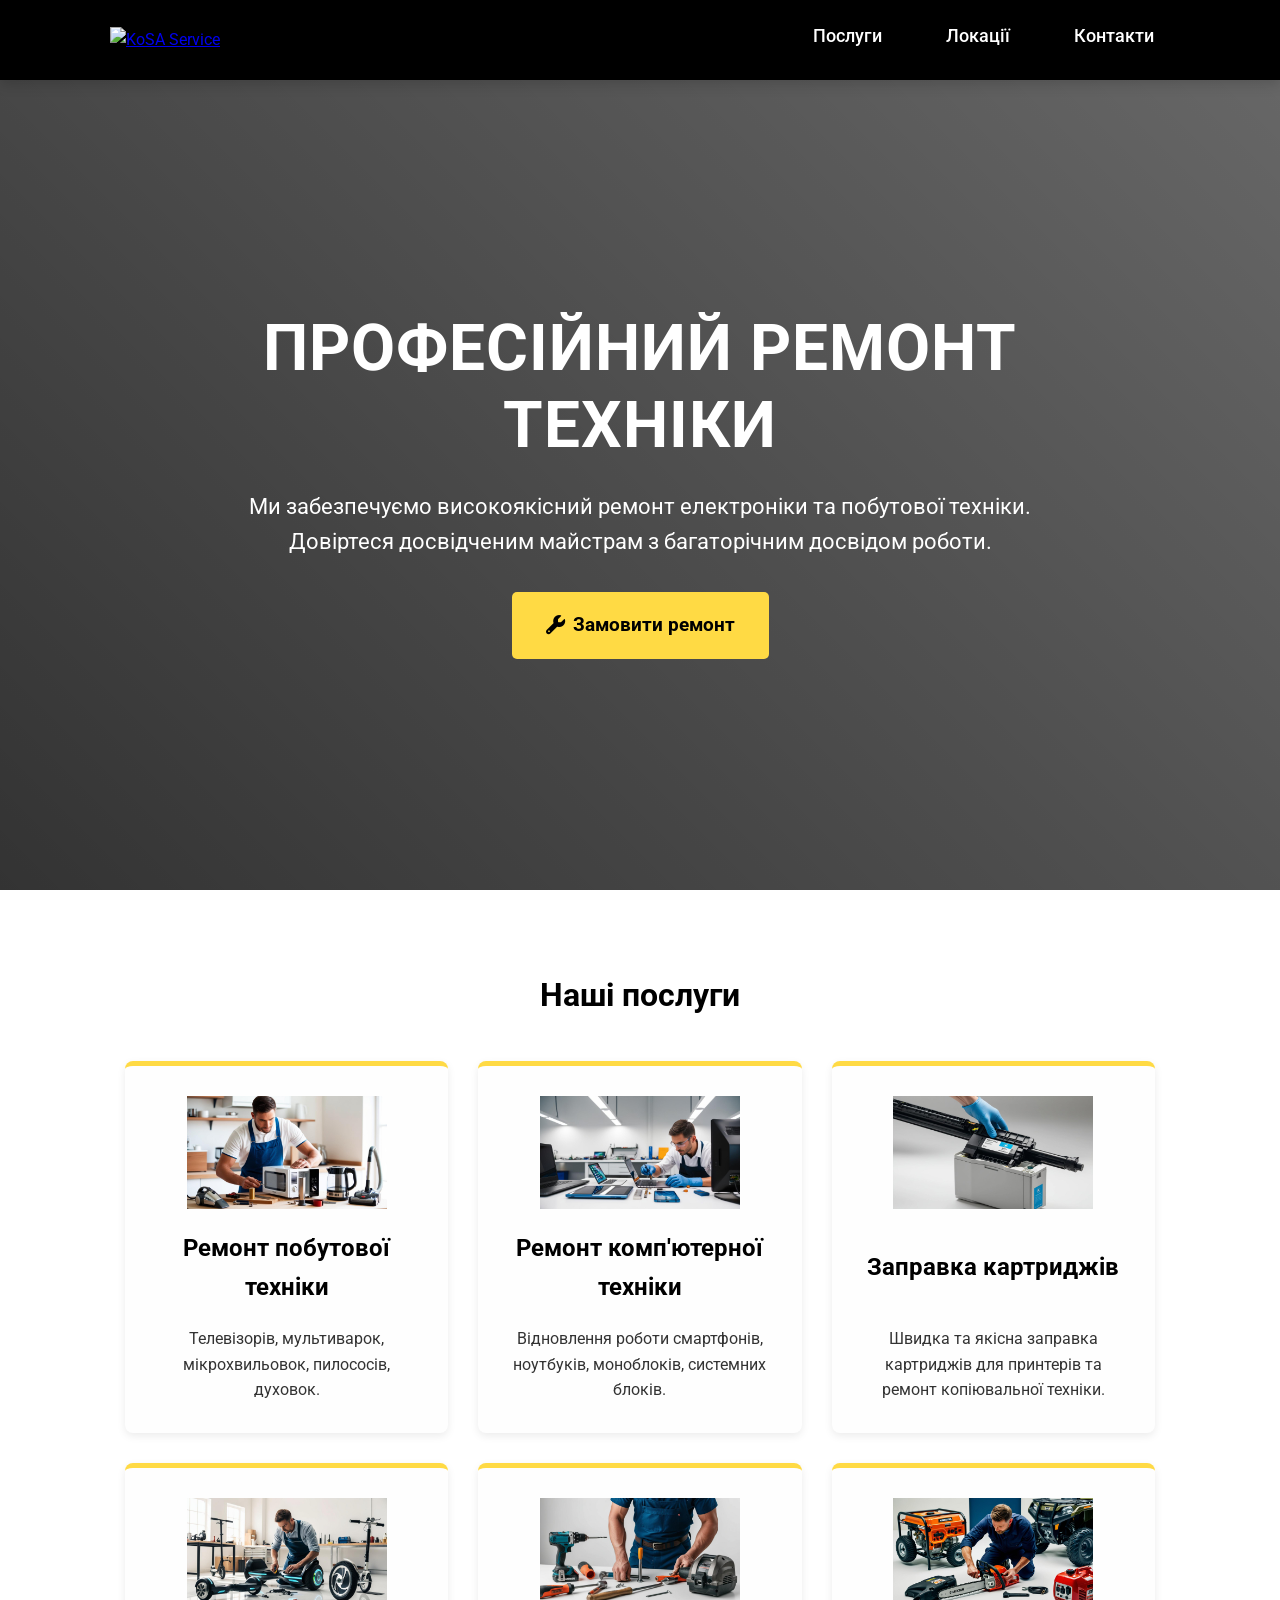
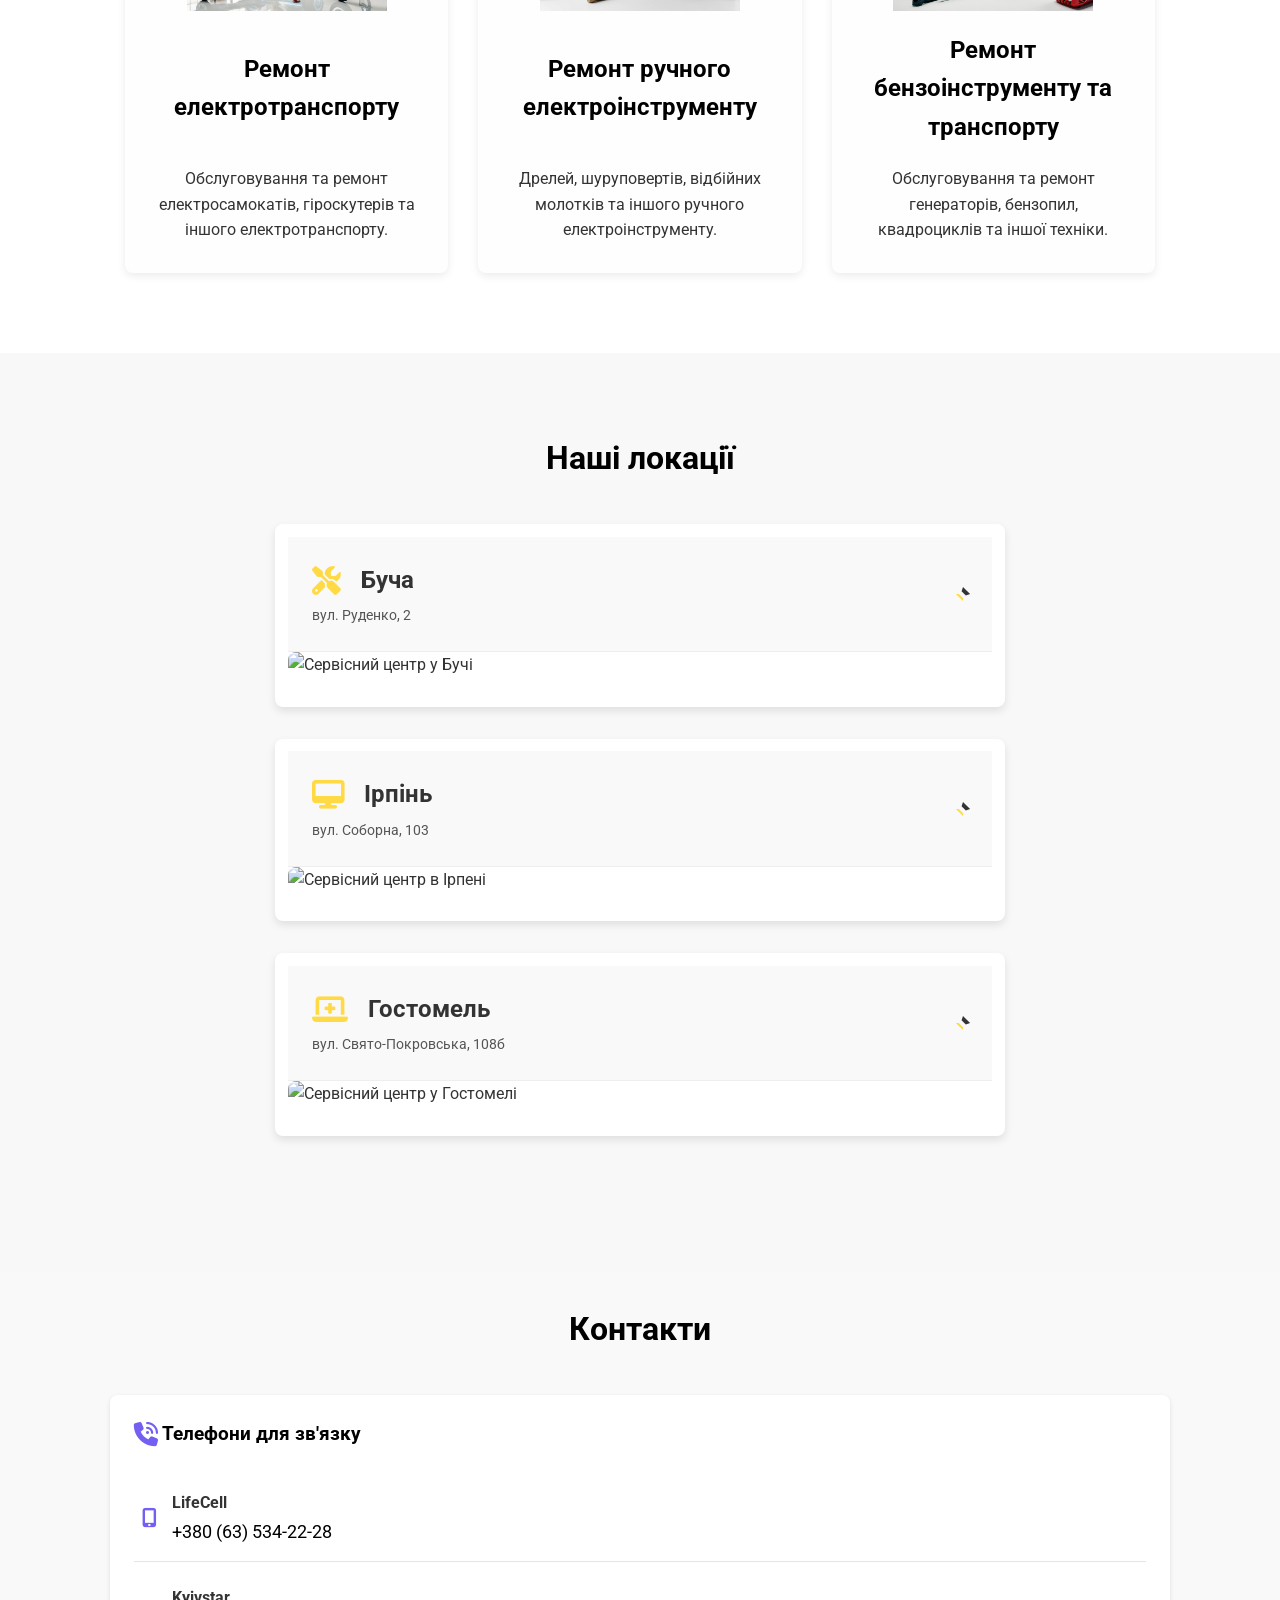
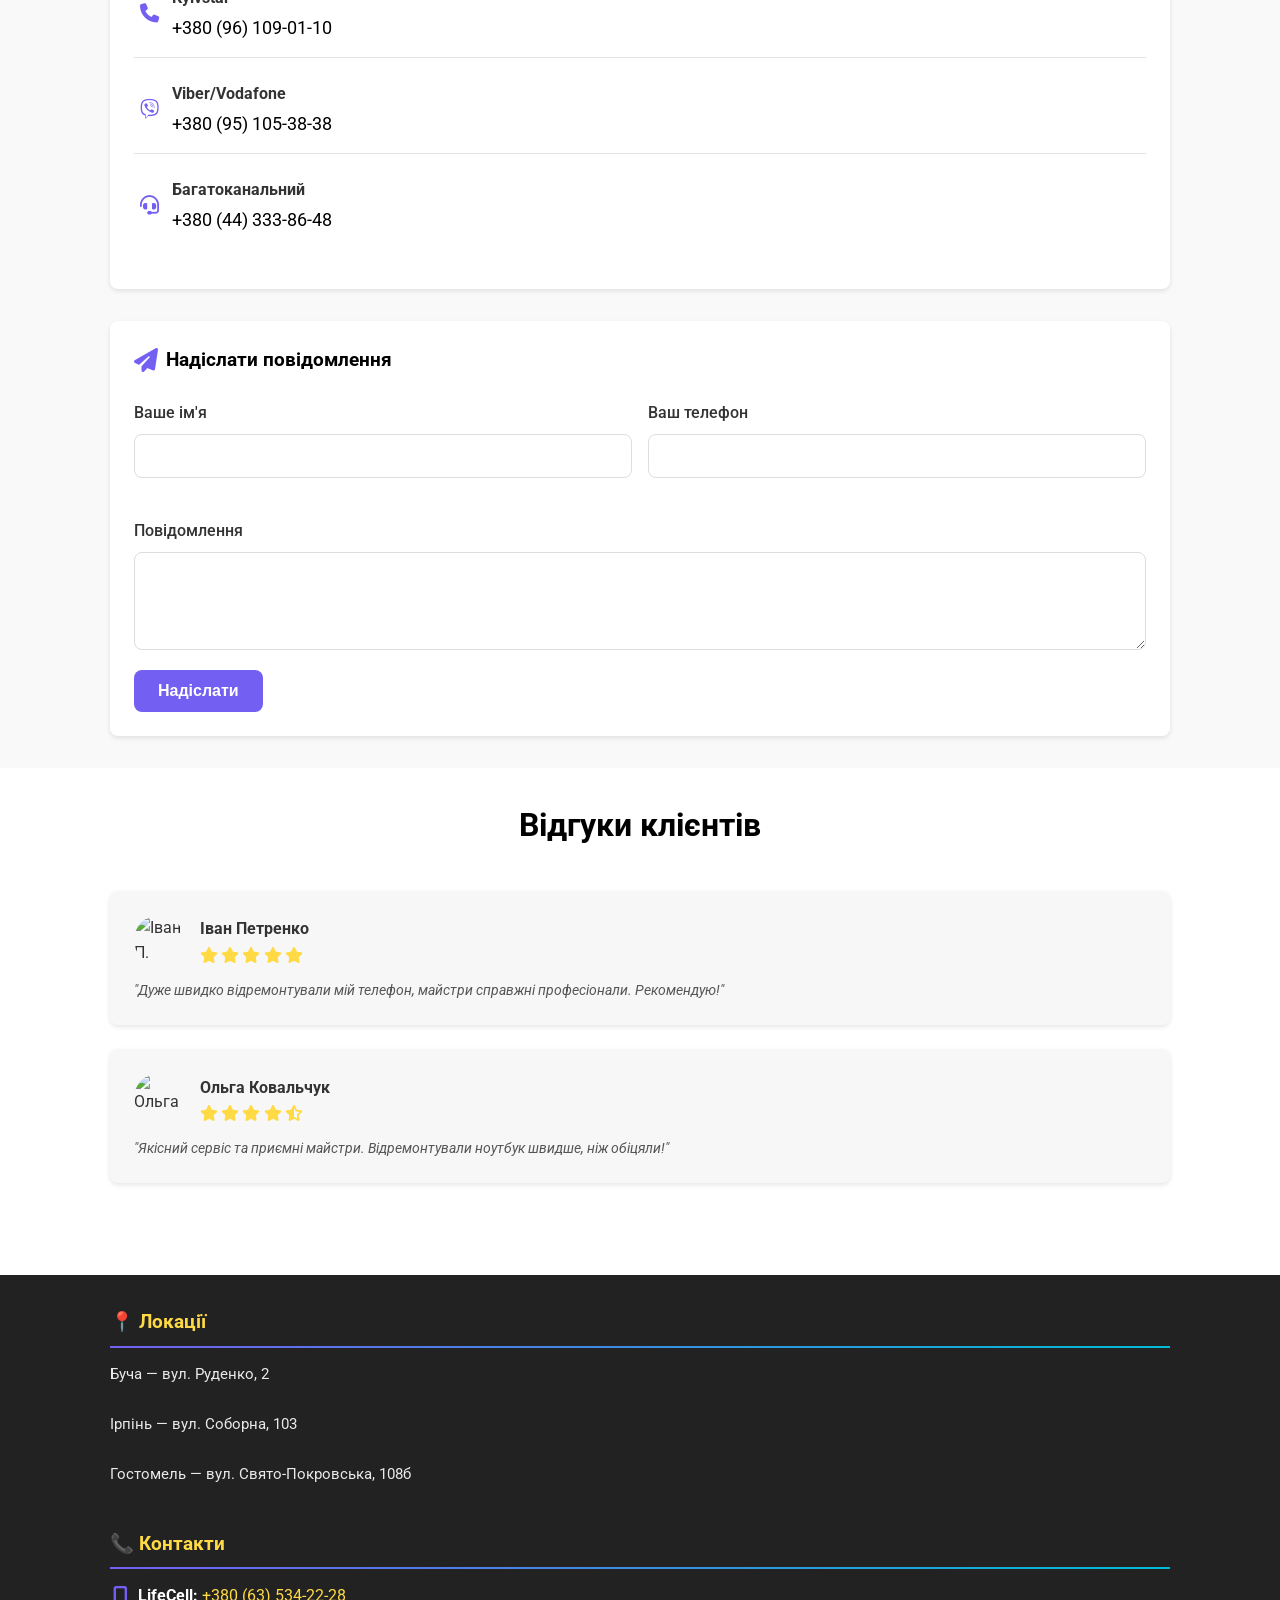
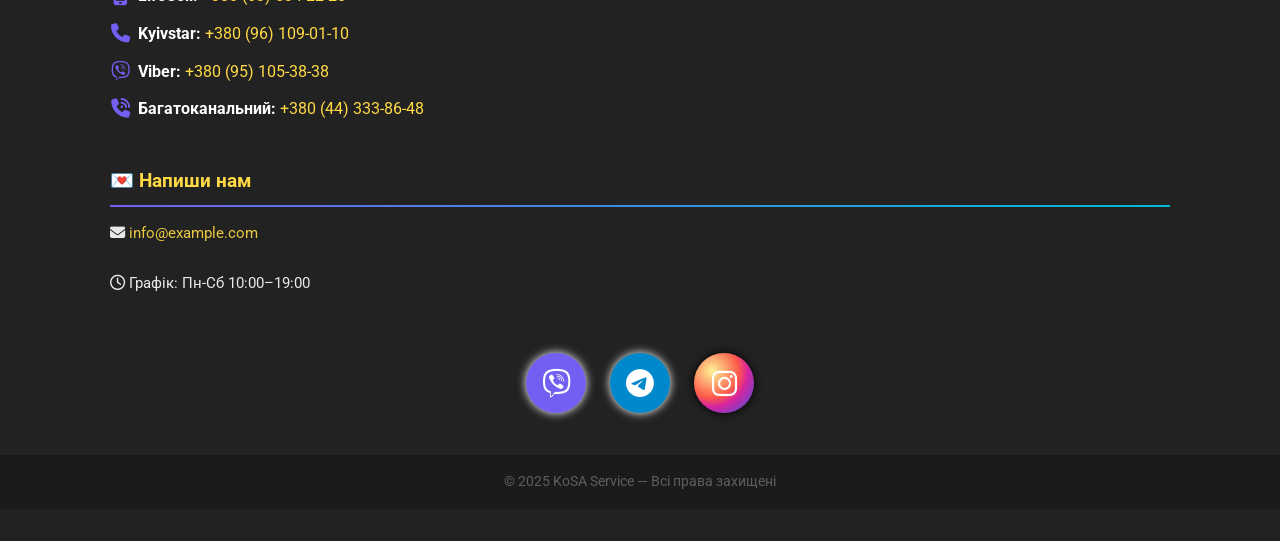
==== index.html @ 01d1f47a "Add files via upload" ====
<!DOCTYPE html>
<html lang="uk">

<head>
  <meta charset="UTF-8">
  <meta name="viewport" content="width=device-width, initial-scale=1.0">
  <title>KoSA Service - Ремонт техніки</title>
  <link rel="stylesheet" href="style.css">
  <link rel="preconnect" href="https://fonts.googleapis.com">
  <link rel="preconnect" href="https://fonts.gstatic.com" crossorigin>
  <link href="https://fonts.googleapis.com/css2?family=Roboto:wght@400;700&display=swap" rel="stylesheet">
  <link rel="stylesheet" href="https://cdnjs.cloudflare.com/ajax/libs/font-awesome/6.5.0/css/all.min.css">
  <style>
    .social-icons {
      display: flex;
      justify-content: center;
      gap: 1.5rem;
      margin-top: 2rem;
      animation: fadeIn 1s ease-in-out;
    }

    .social-icons a {
      width: 60px;
      height: 60px;
      display: inline-flex;
      align-items: center;
      justify-content: center;
      border-radius: 50%;
      font-size: 1.8rem;
      color: white;
      background: #222;
      position: relative;
      z-index: 1;
      overflow: visible;
      transition: 0.3s ease;
      box-shadow: 0 0 10px #000;
    }

    .social-icons a:hover {
      transform: scale(1.1) rotate(5deg);
      box-shadow: 0 0 15px rgba(255, 255, 255, 0.5);
    }

    .social-icons a.viber {
      background: #7360f2;
      animation: pulse-glow 1.8s infinite;
      box-shadow: 0 0 0 0 rgba(115, 96, 242, 0.7), 0 0 10px #fff;
    }

    .social-icons a.telegram {
      background: #0088cc;
      animation: pulse-glow 1.8s infinite;
      box-shadow: 0 0 0 0 rgba(0, 136, 204, 0.7), 0 0 10px #fff;
    }

    .social-icons a.instagram {
      background: radial-gradient(circle at 30% 30%, #fdf497 0%, #fd5949 45%, #d6249f 60%, #285AEB 100%);
      animation: pulse-glow 1.8s infinite;
    }

    /* Tooltip */
    .tooltip {
      position: relative;
      display: inline-block;
    }

    .tooltip .tooltiptext {
      visibility: hidden;
      background-color: #000;
      color: #fff;
      border-radius: 6px;
      padding: 5px 8px;
      position: absolute;
      bottom: -30px;
      opacity: 0;
      transition: opacity 0.3s;
      font-size: 0.8rem;
    }

    .tooltip:hover .tooltiptext {
      visibility: visible;
      opacity: 1;
    }

    /* QR Popup */
    .qr-popup {
      display: none;
      position: fixed;
      z-index: 999;
      top: 0;
      left: 0;
      width: 100vw;
      height: 100vh;
      background: rgba(0, 0, 0, 0.8);
      justify-content: center;
      align-items: center;
    }

    .qr-box {
      background: #fff;
      padding: 2rem;
      border-radius: 1rem;
      text-align: center;
      position: relative;
    }

    .qr-box img {
      width: 200px;
      height: 200px;
    }

    .close-btn {
      position: absolute;
      top: 10px;
      right: 20px;
      font-size: 1.5rem;
      cursor: pointer;
    }

    @keyframes fadeIn {
      from {
        opacity: 0;
        transform: translateY(30px);
      }

      to {
        opacity: 1;
        transform: translateY(0);
      }
    }

    @keyframes pulse-glow {
      0% {
        box-shadow: 0 0 0 0 rgba(253, 89, 73, 0.7), 0 0 10px #fff;
      }

      70% {
        box-shadow: 0 0 0 15px rgba(253, 89, 73, 0), 0 0 20px #fff;
      }

      100% {
        box-shadow: 0 0 0 0 rgba(253, 89, 73, 0.7), 0 0 10px #fff;
      }
    }

    /* Accordion Styles */
    .location-card {
      background: #fff;
      border-radius: 0.5rem;
      margin-bottom: 1rem;
      cursor: pointer;
      overflow: hidden;
      transition: transform 0.3s;
      box-shadow: 0 2px 5px rgba(0, 0, 0, 0.1);
    }

    .location-card.open {
      transform: scale(1.05);
    }

    .card-header {
      background: #f7f7f7;
      padding: 1rem;
      display: flex;
      justify-content: space-between;
      align-items: center;
    }

    .card-header h3 {
      margin: 0;
      font-size: 1.2rem;
    }

    .card-details {
      padding: 1rem;
      display: none;
    }

    .location-card.open .card-details {
      display: block;
    }

    .location-img {
      width: 100%;
      height: auto;
      border-radius: 0.5rem;
      margin-bottom: 1rem;
    }

    h4 {
      margin-top: 0;
      font-size: 1rem;
      color: #333;
    }

    ul {
      padding-left: 1.5rem;
      margin: 0.5rem 0;
    }

    li {
      margin-bottom: 0.5rem;
    }

    /* New styles for locations section */
    .locations-wrapper {
      display: flex;
      flex-direction: column;
      gap: 1rem;
    }

    .location-card {
      display: flex;
      flex-direction: column;
      background: #fff;
      border-radius: 0.5rem;
      overflow: hidden;
      transition: transform 0.3s, box-shadow 0.3s;
      cursor: pointer;
      box-shadow: 0 4px 8px rgba(0, 0, 0, 0.1);
    }

    .location-card:hover {
      transform: translateY(-5px);
      box-shadow: 0 8px 16px rgba(0, 0, 0, 0.2);
    }

    .card-header {
      padding: 1.5rem;
      background: #f9f9f9;
      display: flex;
      justify-content: space-between;
      align-items: center;
      border-bottom: 1px solid #eee;
    }

    .card-header h3 {
      margin: 0;
      font-size: 1.5rem;
      color: #333;
    }

    .arrow {
      width: 10px;
      height: 10px;
      border-left: 2px solid transparent;
      border-right: 2px solid transparent;
      border-top: 4px solid #333;
      transition: transform 0.3s;
    }

    .location-card.open .arrow {
      transform: rotate(180deg);
    }

    .card-details {
      padding: 1.5rem;
      display: none;
    }

    .location-card.open .card-details {
      display: block;
    }

    .staff-list {
      display: flex;
      gap: 1rem;
      margin-bottom: 1rem;
    }

    .staff {
      display: flex;
      flex-direction: column;
      align-items: center;
      text-align: center;
    }

    .staff img {
      width: 60px;
      height: 60px;
      border-radius: 50%;
      margin-bottom: 0.5rem;
      border: 2px solid #ddd;
    }

    .staff p {
      margin: 0;
      font-size: 0.9rem;
      color: #333;
    }

    .staff p small {
      display: block;
      font-size: 0.8rem;
      color: #777;
    }

    /* Contact Section Styles */
    .contact-section {
      background: #f9f9f9;
      padding: 2rem 0;
    }

    .contact-content {
      display: flex;
      flex-direction: column;
      gap: 2rem;
    }

    .contact-card {
      background: #fff;
      padding: 1.5rem;
      border-radius: 0.5rem;
      box-shadow: 0 2px 5px rgba(0, 0, 0, 0.1);
    }

    .contact-card h3 {
      margin-top: 0;
      font-size: 1.2rem;
      display: flex;
      align-items: center;
      gap: 0.5rem;
    }

    .contact-card h3 i {
      font-size: 1.5rem;
      color: #7360f2;
    }

    .phone-list {
      list-style: none;
      padding: 0;
      margin: 1rem 0;
    }

    .phone-list li {
      display: flex;
      align-items: center;
      gap: 0.5rem;
      margin-bottom: 0.5rem;
    }

    .phone-list i {
      color: #7360f2;
      font-size: 1.2rem;
    }

    .phone-info {
      display: flex;
      flex-direction: column;
    }

    .contact-form {
      background: #fff;
      padding: 1.5rem;
      border-radius: 0.5rem;
      box-shadow: 0 2px 5px rgba(0, 0, 0, 0.1);
    }

    .contact-form h3 {
      margin-top: 0;
      font-size: 1.2rem;
      display: flex;
      align-items: center;
      gap: 0.5rem;
    }

    .contact-form h3 i {
      font-size: 1.5rem;
      color: #7360f2;
    }

    .form-grid {
      display: grid;
      grid-template-columns: 1fr 1fr;
      gap: 1rem;
    }

    .form-group {
      display: flex;
      flex-direction: column;
    }

    .form-group label {
      margin-bottom: 0.5rem;
      font-weight: 500;
      color: #333;
    }

    .form-group input,
    .form-group textarea {
      padding: 0.75rem;
      border: 1px solid #ddd;
      border-radius: 0.5rem;
      font-size: 1rem;
      color: #333;
    }

    .form-group textarea {
      resize: vertical;
    }

    button[type="submit"] {
      background: #7360f2;
      color: #fff;
      padding: 0.75rem 1.5rem;
      border: none;
      border-radius: 0.5rem;
      cursor: pointer;
      font-size: 1rem;
      transition: background 0.3s;
    }

    button[type="submit"]:hover {
      background: #5a4db1;
    }

    /* Testimonials Section Styles */
    .testimonials-section {
      background: #fff;
      padding: 2rem 0;
    }

    .testimonials-list {
      display: flex;
      flex-direction: column;
      gap: 1.5rem;
    }

    .testimonial-item {
      background: #f7f7f7;
      padding: 1.5rem;
      border-radius: 0.5rem;
      box-shadow: 0 2px 5px rgba(0, 0, 0, 0.1);
    }

    .testimonial-header {
      display: flex;
      align-items: center;
      gap: 1rem;
      margin-bottom: 1rem;
    }

    .client-avatar {
      width: 50px;
      height: 50px;
      border-radius: 50%;
      object-fit: cover;
    }

    .client-info {
      display: flex;
      flex-direction: column;
    }

    .client-info h4 {
      margin: 0;
      font-size: 1rem;
      color: #333;
    }

    .rating {
      display: flex;
      gap: 0.2rem;
    }

    .testimonial-text {
      margin: 0;
      font-size: 0.9rem;
      color: #555;
      line-height: 1.4;
    }

    /* Footer Styles */
    .main-footer {
      background: #222;
      color: #fff;
      padding: 2rem 0;
    }

    .footer-container {
      display: flex;
      flex-direction: column;
      gap: 2rem;
    }

    .footer-section {
      display: flex;
      flex-direction: column;
      gap: 1rem;
    }

    .footer-section h3 {
      margin: 0;
      font-size: 1.2rem;
      position: relative;
      padding-bottom: 0.5rem;
    }

    .footer-section h3:after {
      content: "";
      position: absolute;
      width: 100%;
      height: 2px;
      bottom: -2px;
      left: 0;
      background: linear-gradient(to right, #7360f2, #00bcd4);
    }

    .footer-contacts {
      list-style: none;
      padding: 0;
      margin: 0;
    }

    .footer-contacts li {
      display: flex;
      align-items: center;
      gap: 0.5rem;
    }

    .footer-contacts i {
      color: #7360f2;
      font-size: 1.2rem;
    }

    .footer-copyright {
      text-align: center;
      padding: 1rem 0;
      background: #191919;
      color: #777;
      font-size: 0.9rem;
    }
  </style>
</head>

<body>
  <header>
    <div class="container">
        <div class="site-logo">
            <a href="/">
                <img src="img/logo.jpg" alt="KoSA Service" width="auto" height="60">
            </a>
        </div>
        <nav class="main-nav">
            <ul>
                <li><a href="#services">Послуги</a></li>
                <li><a href="#locations">Локації</a></li>
                <li><a href="#contact-form">Контакти</a></li>
            </ul>
        </nav>
    </div>
  </header>

  <div class="main-banner">
    <div class="banner-overlay"></div>
    <div class="banner-content">
        <h1>Професійний ремонт техніки</h1>
        <p>Ми забезпечуємо високоякісний ремонт електроніки та побутової техніки. 
           Довіртеся досвідченим майстрам з багаторічним досвідом роботи.</p>
        <a href="#contact-form" class="cta-button">
            <i class="fas fa-wrench"></i>
            Замовити ремонт
        </a>
    </div>
  </div>

  <section class="services-section" id="services">
    <div class="container">
      <h2>Наші послуги</h2>
      <div class="services-grid">
        <div class="service-item">
          <img src="icon-repair-appliances.jpg" alt="Іконка Ремонт побутової техніки">
          <h3>Ремонт побутової техніки</h3>
          <p>Телевізорів, мультиварок, мікрохвильовок, пилососів, духовок.</p>
        </div>
        <div class="service-item">
          <img src="icon-repair-computers.jpg" alt="Іконка Ремонт комп'ютерної техніки">
          <h3>Ремонт комп'ютерної техніки</h3>
          <p>Відновлення роботи смартфонів, ноутбуків, моноблоків, системних блоків.</p>
        </div>
        <div class="service-item">
          <img src="icon-cartridge-refill.jpg" alt="Іконка Заправка картриджів">
          <h3>Заправка картриджів</h3>
          <p>Швидка та якісна заправка картриджів для принтерів та ремонт копіювальної техніки.</p>
        </div>
        <div class="service-item">
          <img src="icon-repair-transport.jpg" alt="Іконка Ремонт електротранспорту">
          <h3>Ремонт електротранспорту</h3>
          <p>Обслуговування та ремонт електросамокатів, гіроскутерів та іншого електротранспорту.</p>
        </div>
        <div class="service-item">
          <img src="icon-repair-tools.jpg" alt="Іконка Ремонт ручного електроінструменту">
          <h3>Ремонт ручного електроінструменту</h3>
          <p>Дрелей, шуруповертів, відбійних молотків та іншого ручного електроінструменту.</p>
        </div>
        <div class="service-item">
          <img src="icon-repair-benzotools.jpg" alt="Іконка Ремонт бензоінструменту">
          <h3>Ремонт бензоінструменту та транспорту</h3>
          <p>Обслуговування та ремонт генераторів, бензопил, квадроциклів та іншої техніки.</p>
        </div>
      </div>
    </div>
  </section>

  <section class="locations" id="locations">
    <div class="container">
      <h2>Наші локації</h2>
      <div class="locations-wrapper">
        <div class="location-card" onclick="toggleDetails(this)">
          <div class="card-header">
            <div>
              <h3><i class="fas fa-tools"></i> Буча</h3>
              <p>вул. Руденко, 2</p>
            </div>
            <div class="arrow"></div>
          </div>
          <div class="location-preview">
            <img src="img/locations/bucha.jpg" alt="Сервісний центр у Бучі" class="location-img">
          </div>
          <div class="card-details">
            <div class="details-section">
              <h4><i class="fas fa-users"></i> Наші працівники</h4>
              <div class="staff-list">
                <div class="staff">
                  <img src="img/staff/ivan.jpg" alt="Іван Петренко">
                  <p>Іван Петренко</p>
                  <small>Старший майстер</small>
                </div>
                <div class="staff">
                  <img src="img/staff/maria.jpg" alt="Марія Ковальчук">
                  <p>Марія Ковальчук <small>Адміністратор</small></p>
                </div>
                <div class="staff">
                  <img src="img/staff/oleg.jpg" alt="Олег Сидоренко">
                  <p>Олег Сидоренко<br><small>Майстер з ремонту</small></p>
                </div>
              </div>
            </div>

            <div class="details-section">
              <h4><i class="far fa-clock"></i> Графік роботи</h4>
              <div class="schedule-info">
                <p>Пн–Пт: 10:00–19:00</p>
                <p>Сб: 10:00–17:00</p>
                <p>Нд: вихідний</p>
              </div>
            </div>

            <div class="details-section">
              <h4><i class="fas fa-phone-alt"></i> Контакти</h4>
              <div class="contact-info">
                <p>
                  <i class="fas fa-mobile-alt"></i>
                  <a href="tel:+380970000001">+38 (097) 000-00-01</a>
                </p>
              </div>
            </div>
          </div>
        </div>

        <div class="location-card" onclick="toggleDetails(this)">
          <div class="card-header">
            <div>
              <h3><i class="fas fa-desktop"></i> Ірпінь</h3>
              <p>вул. Соборна, 103</p>
            </div>
            <div class="arrow"></div>
          </div>
          <div class="location-preview">
            <img src="img/locations/irpin.jpg" alt="Сервісний центр в Ірпені" class="location-img">
          </div>
          <div class="card-details">
            <div class="details-section">
              <h4><i class="fas fa-users"></i> Наші працівники</h4>
              <div class="staff-list">
                <div class="staff">
                  <img src="img/staff/anna.jpg" alt="Анна Мельник">
                  <p>Анна Мельник<br><small>Керівник відділення</small></p>
                </div>
                <div class="staff">
                  <img src="img/staff/vasyl.jpg" alt="Василь Коваль">
                  <p>Василь Коваль<br><small>Майстер з ремонту</small></p>
                </div>
                <div class="staff">
                  <img src="img/staff/tetyana.jpg" alt="Тетяна Шевченко">
                  <p>Тетяна Шевченко<br><small>Приймальниця</small></p>
                </div>
              </div>
            </div>

            <div class="details-section">
              <h4><i class="far fa-clock"></i> Графік роботи</h4>
              <div class="schedule-info">
                <p>Пн–Пт: 10:00–19:00</p>
                <p>Сб: 10:00–17:00</p>
                <p>Нд: вихідний</p>
              </div>
            </div>

            <div class="details-section">
              <h4><i class="fas fa-phone-alt"></i> Контакти</h4>
              <div class="contact-info">
                <p>
                  <i class="fas fa-mobile-alt"></i>
                  <a href="tel:+380970000002">+38 (097) 000-00-02</a>
                </p>
              </div>
            </div>
          </div>
        </div>

        <div class="location-card" onclick="toggleDetails(this)">
          <div class="card-header">
            <div>
              <h3><i class="fas fa-laptop-medical"></i> Гостомель</h3>
              <p>вул. Свято-Покровська, 108б</p>
            </div>
            <div class="arrow"></div>
          </div>
          <div class="location-preview">
            <img src="img/locations/hostomel.jpg" alt="Сервісний центр у Гостомелі" class="location-img">
          </div>
          <div class="card-details">
            <div class="details-section">
              <h4><i class="fas fa-users"></i> Наші працівники</h4>
              <div class="staff-list">
                <div class="staff">
                  <img src="img/staff/luna.jpg" alt="Luna ШІ">
                  <p>Luna ШІ<br><small>Технічний директор</small></p>
                </div>
                <div class="staff">
                  <img src="img/staff/bohdan.jpg" alt="Остапчук Богдан">
                  <p>Остапчук Богдан<br><small>Адміністратор</small></p>
                </div>
                <div class="staff">
                  <img src="img/staff/anislav.jpg" alt="Аніслав Грабовський">
                  <p>Аніслав Грабовський<br><small>Майстер з ремонту</small></p>
                </div>
              </div>
            </div>

            <div class="details-section">
              <h4><i class="far fa-clock"></i> Графік роботи</h4>
              <div class="schedule-info">
                <p>Вт–Пт: 9:00–18:00</p>
                <p>Субота: 10:00–16:00</p>
                <p>Неділя-Понеділок: вихідний</p>
              </div>
            </div>

            <div class="details-section">
              <h4><i class="fas fa-phone-alt"></i> Контакти</h4>
              <div class="contact-info">
                <p>
                  <i class="fas fa-mobile-alt"></i>
                  <a href="tel:+38(073)414-24-91">+38 (073) 414-24-91</a>
                </p>
              </div>
            </div>
          </div>
        </div>

      </div>
    </div>
  </section>

  <section class="contact-section" id="contact-form">
    <div class="container">
      <h2>Контакти</h2>
      <div class="contact-content">
        <div class="contact-info">
          <div class="contact-card">
            <h3><i class="fas fa-phone-volume"></i> Телефони для зв'язку</h3>
            <ul class="phone-list">
              <li>
                <i class="fas fa-mobile-alt"></i>
                <div class="phone-info">
                  <strong>LifeCell</strong>
                  <a href="tel:+380635342228">+380 (63) 534-22-28</a>
                </div>
              </li>
              <li>
                <i class="fas fa-phone"></i>
                <div class="phone-info">
                  <strong>Kyivstar</strong>
                  <a href="tel:+380961090110">+380 (96) 109-01-10</a>
                </div>
              </li>
              <li>
                <i class="fab fa-viber"></i>
                <div class="phone-info">
                  <strong>Viber/Vodafone</strong>
                  <a href="tel:+380951053838">+380 (95) 105-38-38</a>
                </div>
              </li>
              <li>
                <i class="fas fa-headset"></i>
                <div class="phone-info">
                  <strong>Багатоканальний</strong>
                  <a href="tel:+380443338648">+380 (44) 333-86-48</a>
                </div>
              </li>
            </ul>
          </div>
        </div>

        <form class="contact-form" action="#" method="post">
          <h3><i class="fas fa-paper-plane"></i> Надіслати повідомлення</h3>
          <div class="form-grid">
            <div class="form-group">
              <label for="name">Ваше ім'я</label>
              <input type="text" id="name" name="name" required>
            </div>
            <div class="form-group">
              <label for="phone">Ваш телефон</label>
              <input type="tel" id="phone" name="phone" required>
            </div>
          </div>
          <div class="form-group">
            <label for="message">Повідомлення</label>
            <textarea id="message" name="message" rows="4" required></textarea>
          </div>
          <button type="submit">Надіслати</button>
        </form>
      </div>
    </div>
  </section>

  <section class="testimonials-section">
    <div class="container">
      <h2>Відгуки клієнтів</h2>
      <div class="testimonials-list">
        <div class="testimonial-item">
          <div class="testimonial-header">
            <img src="img/rev/vens.jpg" alt="Іван П." class="client-avatar">
            <div class="client-info">
              <h4>Іван Петренко</h4>
              <div class="rating">
                <i class="fas fa-star"></i>
                <i class="fas fa-star"></i>
                <i class="fas fa-star"></i>
                <i class="fas fa-star"></i>
                <i class="fas fa-star"></i>
              </div>
            </div>
          </div>
          <p class="testimonial-text">"Дуже швидко відремонтували мій телефон, майстри справжні професіонали. Рекомендую!"</p>
        </div>

        <div class="testimonial-item">
          <div class="testimonial-header">
            <img src="img/rev/stickman.jpg" alt="Ольга К." class="client-avatar">
            <div class="client-info">
              <h4>Ольга Ковальчук</h4>
              <div class="rating">
                <i class="fas fa-star"></i>
                <i class="fas fa-star"></i>
                <i class="fas fa-star"></i>
                <i class="fas fa-star"></i>
                <i class="fas fa-star-half-alt"></i>
              </div>
            </div>
          </div>
          <p class="testimonial-text">"Якісний сервіс та приємні майстри. Відремонтували ноутбук швидше, ніж обіцяли!"</p>
        </div>
      </div>
    </div>
  </section>

  <footer class="main-footer">
    <div class="footer-container">
      <div class="footer-section">
        <h3>📍 Локації</h3>
        <p>Буча — вул. Руденко, 2</p>
        <p>Ірпінь — вул. Соборна, 103</p>
        <p>Гостомель — вул. Свято-Покровська, 108б</p>
      </div>

      <div class="footer-section">
        <h3>📞 Контакти</h3>
        <ul class="footer-contacts">
          <li>
            <i class="fas fa-mobile-alt"></i>
            <span><strong>LifeCell:</strong> <a href="tel:+380635342228">+380 (63) 534-22-28</a></span>
          </li>
          <li>
            <i class="fas fa-phone"></i>
            <span><strong>Kyivstar:</strong> <a href="tel:+380961090110">+380 (96) 109-01-10</a></span>
          </li>
          <li>
            <i class="fab fa-viber"></i>
            <span><strong>Viber:</strong> <a href="tel:+380951053838">+380 (95) 105-38-38</a></span>
          </li>
          <li>
            <i class="fas fa-phone-volume"></i>
            <span><strong>Багатоканальний:</strong> <a href="tel:+380443338648">+380 (44) 333-86-48</a></span>
          </li>
        </ul>
      </div>

      <div class="footer-section">
        <h3>💌 Напиши нам</h3>
        <p><i class="fas fa-envelope"></i> <a href="mailto:info@example.com">info@example.com</a></p>
        <p><i class="far fa-clock"></i> Графік: Пн-Сб 10:00–19:00</p>
        <div class="social-icons">
          <a href="#" class="viber tooltip" onclick="showQR('viber')">
            <i class="fab fa-viber"></i>
          </a>
          <a href="#" class="telegram tooltip" onclick="showQR('telegram')">
            <i class="fab fa-telegram"></i>
          </a>
          <a href="#" class="instagram tooltip" onclick="showQR('instagram')">
            <i class="fab fa-instagram"></i>
          </a>
        </div>
      </div>
    </div>

    <div class="footer-copyright">
      <p>&copy; 2025 KoSA Service — Всі права захищені</p>
    </div>
  </footer>

  <!-- QR POPUP -->
  <div id="qrPopup" class="qr-popup">
    <div class="qr-box">
      <span class="close-btn" onclick="hideQR()">×</span>
      <img id="qrImage" src="" alt="QR Code">
    </div>
  </div>

  <script>
    function showQR(platform) {
      const urls = {
        viber: 'viber://chat?number=%2B380951053838',
        telegram: 'https://t.me/YourTelegramHandle',
        instagram: 'https://www.instagram.com/YourInstaHandle'
      };
      const qrUrl = `https://api.qrserver.com/v1/create-qr-code/?size=200x200&data=${encodeURIComponent(urls[platform])}`;
      document.getElementById('qrImage').src = qrUrl;
      document.getElementById('qrPopup').style.display = 'flex';
    }

    function hideQR() {
      document.getElementById('qrPopup').style.display = 'none';
    }

    function toggleDetails(card) {
      // Закриваємо всі інші картки
      document.querySelectorAll('.location-card.open').forEach(openCard => {
        if (openCard !== card) {
          openCard.classList.remove('open');
        }
      });
      // Перемикаємо поточну картку
      card.classList.toggle('open');
    }
  </script>
</body>

</html>
---- style.css ----
/* Base styles and reset */
:root {
    --primary-color: #000; /* Чорний за замовчуванням */
    --secondary-color: #fff; /* Білий за замовчуванням */
    --accent-color: #FFDA44; /* Жовтий за замовчуванням */
    --text-color-dark: #333;
    --text-color-light: #555;
    --background-light-gray: #f8f8f8;
    --background-almost-white: #fefefe;
    --font-main: 'Roboto', sans-serif;
    --container-max-width: 1100px;
    --border-radius-main: 5px;
    --border-radius-large: 8px;
    --shadow-light: 0 3px 8px rgba(0, 0, 0, 0.08);
    --shadow-medium: 0 5px 12px rgba(0, 0, 0, 0.15);
    --header-height: 80px;
    --transition-speed: 0.3s;
}

* {
    margin: 0;
    padding: 0;
    box-sizing: border-box;
}

html {
    scroll-behavior: smooth; /* Плавний скрол */
}

body {
    font-family: var(--font-main);
    line-height: 1.6;
    color: var(--text-color-dark);
    background-color: var(--secondary-color);
    padding-top: var(--header-height);
}

.container {
    max-width: var(--container-max-width);
    margin: 0 auto;
    padding: 0 20px;
}

section {
    padding: 80px 0;
    scroll-margin-top: var(--header-height);
}

h1, h2, h3 {
    color: var(--primary-color);
    margin-bottom: 20px;
    font-weight: 700;
    text-align: center;
}

h1 { /* Загальний стиль для h1, якщо не перевизначено */
    font-size: 2.5em; /* Збільшено для головного заголовку */
}

h2 {
    font-size: 2em;
}

h3 {
    font-size: 1.5em;
}

/* Візуально прихований клас для доступності */
.visually-hidden {
    position: absolute;
    width: 1px;
    height: 1px;
    margin: -1px;
    padding: 0;
    overflow: hidden;
    clip: rect(0, 0, 0, 0);
    border: 0;
}


/* Styles for the site header */
header {
    height: var(--header-height);
    background-color: var(--primary-color);
    position: fixed;
    width: 100%;
    top: 0;
    left: 0;
    z-index: 1000;
    box-shadow: var(--shadow-medium);
}

header .container {
    display: flex;
    justify-content: space-between;
    align-items: center;
    height: 100%;
}

.site-logo {
    padding: 10px 0;
}

.site-logo img {
    height: 60px;
    width: auto;
    object-fit: contain;
}

.main-nav {
    display: flex;
    align-items: center;
}

.main-nav ul {
    display: flex;
    gap: 2rem;
    list-style: none;
}

.main-nav a {
    color: var(--secondary-color);
    text-decoration: none;
    font-weight: 500;
    font-size: 1.1em;
    padding: 0.5rem 1rem;
    border-radius: var(--border-radius-main);
    transition: all var(--transition-speed) ease;
}

.main-nav a:hover {
    color: var(--accent-color);
    background-color: rgba(255, 255, 255, 0.1);
}

/* Фіксований відступ для контенту під фіксованою шапкою */
body {
    padding-top: var(--header-height);
}

/* Styles for Main Banner */
.main-banner {
    position: relative;
    width: 100%;
    min-height: 90vh;
    background: url('img/baner.jpg') center/cover no-repeat;
    display: flex;
    align-items: center;
    justify-content: center;
}

.banner-overlay {
    position: absolute;
    inset: 0;
    background: linear-gradient(
        45deg,
        rgba(0, 0, 0, 0.8) 0%,
        rgba(0, 0, 0, 0.6) 100%
    );
}

.banner-content {
    position: relative;
    z-index: 2;
    max-width: 900px;
    padding: 3rem;
    text-align: center;
    animation: fadeInUp 1s ease;
}

.banner-content h1 {
    color: var(--secondary-color);
    font-size: clamp(2.5rem, 5vw, 4rem);
    line-height: 1.2;
    margin-bottom: 1.5rem;
    text-transform: uppercase;
    letter-spacing: 1px;
}

.banner-content p {
    color: var(--secondary-color);
    font-size: clamp(1.1rem, 2vw, 1.4rem);
    line-height: 1.6;
    margin-bottom: 2rem;
    max-width: 800px;
    margin-left: auto;
    margin-right: auto;
}

.cta-button {
    display: inline-flex;
    align-items: center;
    gap: 0.5rem;
    background-color: var(--accent-color);
    color: var(--primary-color);
    padding: 1rem 2rem;
    border-radius: var(--border-radius-main);
    font-size: 1.2rem;
    font-weight: bold;
    text-decoration: none;
    transition: all 0.3s ease;
    border: 2px solid transparent;
}

.cta-button:hover {
    background-color: transparent;
    border-color: var(--accent-color);
    color: var(--accent-color);
    transform: translateY(-3px);
}

@keyframes fadeInUp {
    from {
        opacity: 0;
        transform: translateY(20px);
    }
    to {
        opacity: 1;
        transform: translateY(0);
    }
}

/* Медіа-запити для адаптивності банера */
@media (max-width: 768px) {
    .main-banner {
        min-height: 70vh;
    }

    .banner-content {
        padding: 2rem 1rem;
    }

    .cta-button {
        padding: 0.8rem 1.5rem;
        font-size: 1rem;
    }
}

/* Styles for Services Section */
.services-section {
    background-color: var(--secondary-color);
}

.services-grid {
    display: grid;
    grid-template-columns: repeat(auto-fit, minmax(300px, 1fr));
    gap: 30px;
    margin-top: 40px;
    padding: 0 15px;
}

.service-item {
    background-color: var(--background-almost-white);
    padding: 30px 25px;
    border-radius: var(--border-radius-large);
    text-align: center;
    position: relative;
    overflow: hidden;
    transition: transform 0.3s ease, box-shadow 0.3s ease;
    border-top: 5px solid var(--accent-color);
    box-shadow: var(--shadow-light);
    height: 100%;
    display: flex;
    flex-direction: column;
    justify-content: space-between;
}

.service-item img {
    width: 100%;
    max-width: 200px;
    height: auto;
    margin: 0 auto 20px;
    object-fit: contain;
}

/* Styles for Locations Section */
.locations { /* Перейменовано з .locations-section для узгодження з ID */
    background-color: var(--background-light-gray);
}

/* Оновлені стилі для локацій */
.locations-wrapper {
    display: flex;
    justify-content: space-between;
    gap: 15px;
    margin: 40px auto;
    padding: 0 20px;
    max-width: calc(var(--container-max-width) * 0.7);
}

.location-card {
    flex: 0 1 calc(33.333% - 10px);
    min-width: 220px;
    background: var(--background-almost-white);
    border-radius: var(--border-radius-large);
    padding: 0.8rem;
    box-shadow: var(--shadow-light);
    transition: all 0.3s ease;
}

.location-card:hover {
    box-shadow: var(--shadow-medium);
}

.card-header {
    display: flex;
    align-items: flex-start;
    justify-content: space-between;
    gap: 15px;
}

.card-header h3 {
    margin: 0;
    font-size: 1.1em;
    text-align: left;
    display: flex;
    align-items: center;
    gap: 10px;
}

.card-header p {
    margin-top: 5px;
    color: var(--text-color-light);
    font-size: 0.9em;
}

.arrow {
    width: 12px;
    height: 12px;
    border-right: 2px solid var(--accent-color);
    border-bottom: 2px solid var(--accent-color);
    transform: rotate(45deg);
    transition: transform 0.3s ease;
    margin-left: 15px;
}

.location-card.open .arrow {
    transform: rotate(-135deg);
}

.card-details {
    max-height: 0;
    opacity: 0;
    transition: all 0.5s ease;
    overflow: hidden;
}

.location-card.open .card-details {
    max-height: 1000px;
    opacity: 1;
    margin-top: 1.5rem;
}

.details-section {
    padding: 10px 0;
}

.details-section h4 {
    font-size: 0.9em;
    margin-bottom: 8px;
}

.details-section h4 i {
    color: var(--accent-color);
}

.staff-list {
    display: grid;
    grid-template-columns: repeat(auto-fit, minmax(150px, 1fr));
    gap: 20px;
}

.contact-info p {
    display: flex;
    align-items: center;
    gap: 10px;
    margin: 10px 0;
}

.contact-info i {
    color: var(--accent-color);
    width: 20px;
    text-align: center;
}

.schedule-info {
    display: grid;
    gap: 5px;
}

/* Стилі для працівників */
.staff-list {
    display: grid;
    grid-template-columns: repeat(auto-fit, minmax(150px, 1fr));
    gap: 20px;
    margin: 20px 0;
}

.staff {
    text-align: center;
    display: flex;
    flex-direction: column;
    align-items: center;
    width: 100%;
}

.staff img {
    width: 40px;
    height: 40px;
    border-radius: 50%;
    object-fit: cover;
    margin-bottom: 10px;
    box-shadow: var(--shadow-light);
}

.staff p {
    margin: 0;
    font-weight: 500;
    color: var(--text-color-dark);
    font-size: 0.8em;
}

.staff small {
    display: block;
    margin-top: 4px;
    color: var(--text-color-light);
    font-size: 0.7em;
}

@media (max-width: 1200px) {
    .locations-wrapper {
        flex-wrap: wrap;
        justify-content: center;
    }

    .location-card {
        flex: 0 1 calc(50% - 10px);
    }
}

@media (max-width: 768px) {
    header {
        height: auto;
        padding: 1rem 0;
    }

    header .container {
        flex-direction: column;
        gap: 1rem;
    }

    .main-nav ul {
        flex-direction: column;
        align-items: center;
        gap: 1rem;
    }

    .site-logo img {
        height: 50px;
    }

    body {
        padding-top: 60px;
    }

    section {
       padding: 40px 0;
    }
    .main-banner {
        min-height: 350px; /* Зменшуємо висоту банера */
    }
    .banner-content h1 {
        font-size: 2em;
    }
    .banner-content p {
        font-size: 1em;
    }
    .cta-button {
        padding: 12px 25px;
        font-size: 1em;
    }

    h1 { font-size: 2em; }
    h2 { font-size: 1.7em; }
    h3 { font-size: 1.3em; }

    .services-grid {
        grid-template-columns: 1fr; /* Одна послуга в ряд на мобільних */
    }
    .testimonials-list {
        grid-template-columns: 1fr; /* Один відгук в ряд на мобільних */
    }

    .locations-wrapper {
        padding: 0 10px;
    }
    
    .card-header {
        flex-direction: column;
        align-items: flex-start;
    }
}

@media (max-width: 480px) {
    .banner-content h1 {
        font-size: 1.8em;
    }
    .main-banner {
        min-height: 300px;
    }
    .contact-info button[type="submit"] {
        width: 100%; /* Кнопка форми на всю ширину */
    }
    
    .staff-list {
        gap: 1rem;
    }
    
    .staff {
        width: 100px;
    }
    
    .staff img {
        width: 70px;
        height: 70px;
    }
}

/* Стилі для футера */
.main-footer {
    background-color: var(--primary-color);
    color: var(--secondary-color);
    padding: 60px 0 30px;
    margin-top: 60px;
}

.footer-container {
    display: grid;
    grid-template-columns: repeat(auto-fit, minmax(250px, 1fr));
    gap: 40px;
    max-width: var(--container-max-width);
    margin: 0 auto;
    padding: 0 20px;
}

.footer-section h3 {
    color: var(--accent-color);
    font-size: 1.3em;
    margin-bottom: 20px;
    text-align: left;
}

.footer-section p {
    margin-bottom: 10px;
    font-size: 0.95em;
    opacity: 0.9;
}

.footer-section a {
    color: var(--accent-color);
    text-decoration: none;
    transition: color var(--transition-speed) ease;
}

.footer-section a:hover {
    color: var(--secondary-color);
}

.footer-contacts li {
    display: flex;
    align-items: center;
    gap: 10px;
    margin-bottom: 12px;
}

.footer-contacts i {
    color: var(--accent-color);
    font-size: 1.2em;
    width: 20px;
    text-align: center;
}

.footer-copyright {
    text-align: center;
    margin-top: 40px;
    padding-top: 20px;
    border-top: 1px solid rgba(255, 255, 255, 0.1);
    font-size: 0.9em;
    opacity: 0.7;
}

@media (max-width: 768px) {
    .footer-container {
        grid-template-columns: 1fr;
        text-align: center;
    }

    .footer-section h3 {
        text-align: center;
    }

    .footer-contacts li {
        justify-content: center;
    }
}

/* Стилі для секції контактів */
.contact-section {
    background-color: var(--background-light-gray);
}

.contact-content {
    display: grid;
    grid-template-columns: 1fr 1fr;
    gap: 40px;
    margin-top: 40px;
}

.contact-card {
    background: var(--secondary-color);
    border-radius: var(--border-radius-large);
    padding: 30px;
    box-shadow: var(--shadow-light);
}

.contact-card h3 {
    display: flex;
    align-items: center;
    gap: 10px;
    color: var(--primary-color);
    text-align: left;
    margin-bottom: 25px;
}

.phone-list {
    list-style: none;
    padding: 0;
}

.phone-list li {
    display: flex;
    align-items: center;
    gap: 15px;
    padding: 15px 0;
    border-bottom: 1px solid rgba(0,0,0,0.1);
}

.phone-list li:last-child {
    border-bottom: none;
}

.phone-list i {
    font-size: 1.5em;
    color: var(--accent-color);
    width: 30px;
    text-align: center;
}

.phone-info {
    display: flex;
    flex-direction: column;
}

.phone-info strong {
    color: var(--text-color-dark);
    margin-bottom: 3px;
}

.phone-info a {
    color: var(--primary-color);
    text-decoration: none;
    font-size: 1.1em;
    transition: color 0.3s ease;
}

.phone-info a:hover {
    color: var(--accent-color);
}

/* Стилі для форми */
.contact-form {
    background: var(--secondary-color);
    border-radius: var(--border-radius-large);
    padding: 30px;
    box-shadow: var(--shadow-light);
}

.contact-form h3 {
    display: flex;
    align-items: center;
    gap: 10px;
    text-align: left;
    margin-bottom: 25px;
}

.form-grid {
    display: grid;
    grid-template-columns: 1fr 1fr;
    gap: 20px;
    margin-bottom: 20px;
}

.form-group {
    margin-bottom: 20px;
}

.form-group label {
    display: block;
    margin-bottom: 8px;
    color: var(--text-color-dark);
}

.form-group input,
.form-group textarea {
    width: 100%;
    padding: 12px;
    border: 2px solid #eee;
    border-radius: var(--border-radius-main);
    transition: border-color 0.3s ease;
}

.form-group input:focus,
.form-group textarea:focus {
    border-color: var(--accent-color);
    outline: none;
}

.contact-form button {
    background: var(--accent-color);
    color: var(--primary-color);
    border: none;
    padding: 15px 30px;
    border-radius: var(--border-radius-main);
    font-weight: bold;
    cursor: pointer;
    transition: all 0.3s ease;
}

.contact-form button:hover {
    background: var(--primary-color);
    color: var(--accent-color);
    transform: translateY(-2px);
}

/* Стилі для відгуків */
.testimonials-section {
    background-color: var(--secondary-color);
}

.testimonials-list {
    display: grid;
    grid-template-columns: repeat(auto-fit, minmax(300px, 1fr));
    gap: 30px;
    margin-top: 40px;
}

.testimonial-item {
    background: var(--background-light-gray);
    border-radius: var(--border-radius-large);
    padding: 25px;
    box-shadow: var(--shadow-light);
    transition: transform 0.3s ease;
}

.testimonial-item:hover {
    transform: translateY(-5px);
}

.testimonial-header {
    display: flex;
    align-items: center;
    gap: 15px;
    margin-bottom: 15px;
}

.client-avatar {
    width: 60px;
    height: 60px;
    border-radius: 50%;
    object-fit: cover;
}

.client-info h4 {
    margin: 0;
    color: var(--primary-color);
    font-size: 1.1em;
}

.rating {
    color: var(--accent-color);
    margin-top: 5px;
}

.testimonial-text {
    color: var(--text-color-dark);
    font-style: italic;
    line-height: 1.6;
}

/* Медіа-запити */
@media (max-width: 768px) {
    .contact-content {
        grid-template-columns: 1fr;
    }

    .form-grid {
        grid-template-columns: 1fr;
    }

    .testimonials-list {
        grid-template-columns: 1fr;
    }
}

.location-card .card-header h3 i {
    margin-right: 10px;
    color: var(--accent-color);
    font-size: 1.2em;
}

.location-card:hover .card-header h3 i {
    transform: rotate(20deg);
    transition: transform 0.3s ease;
}
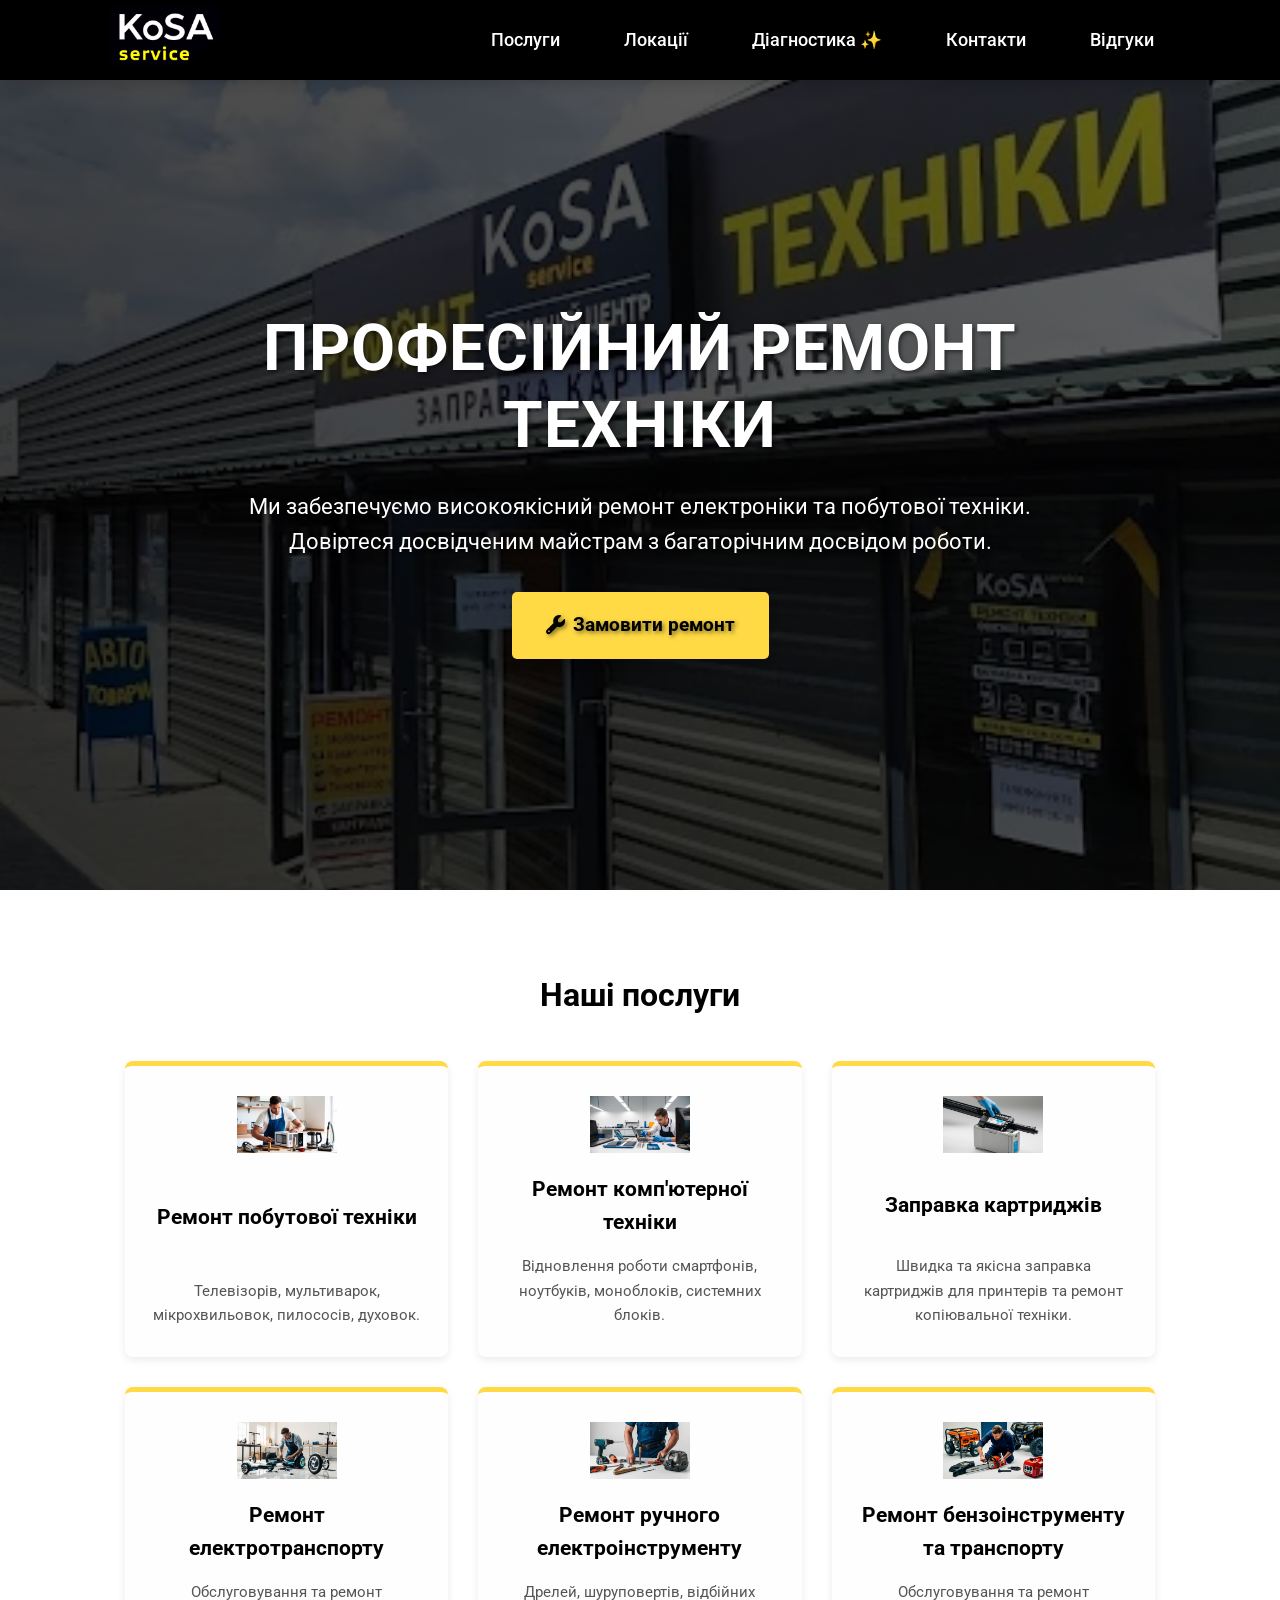
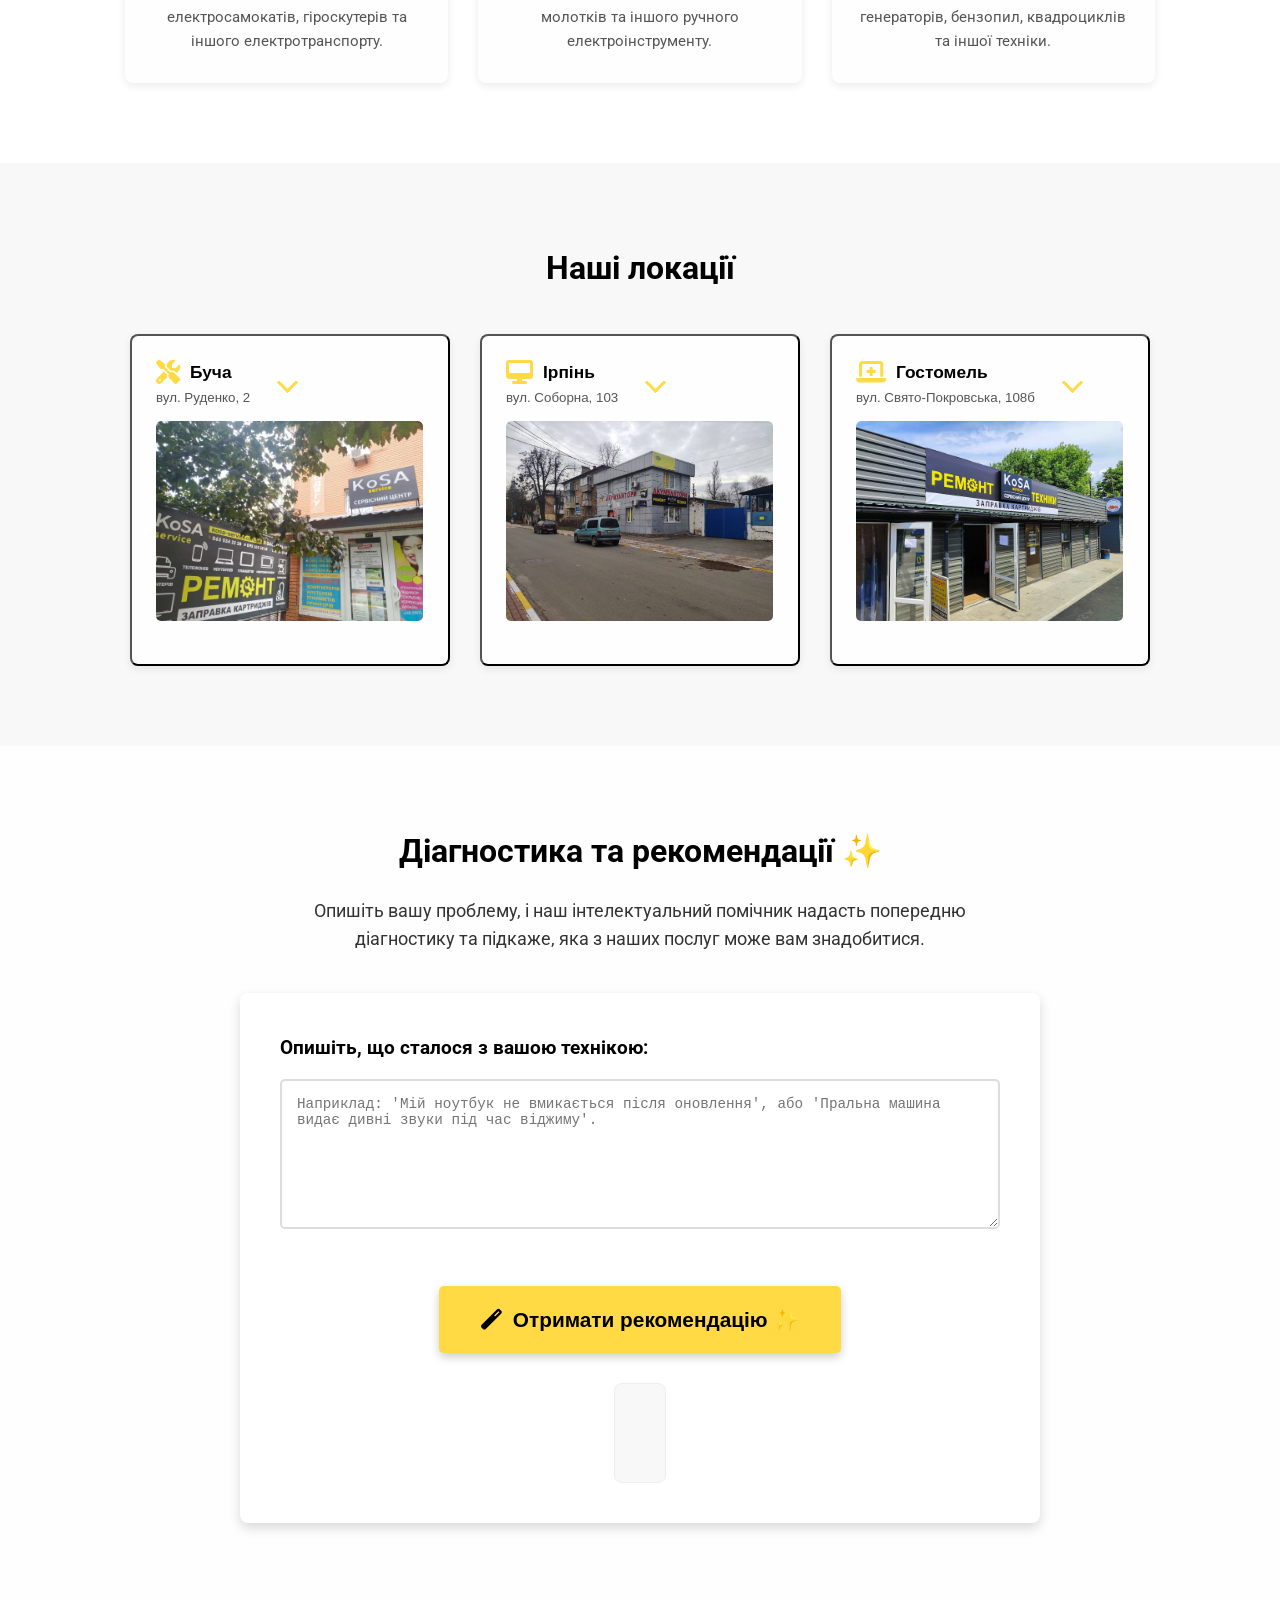
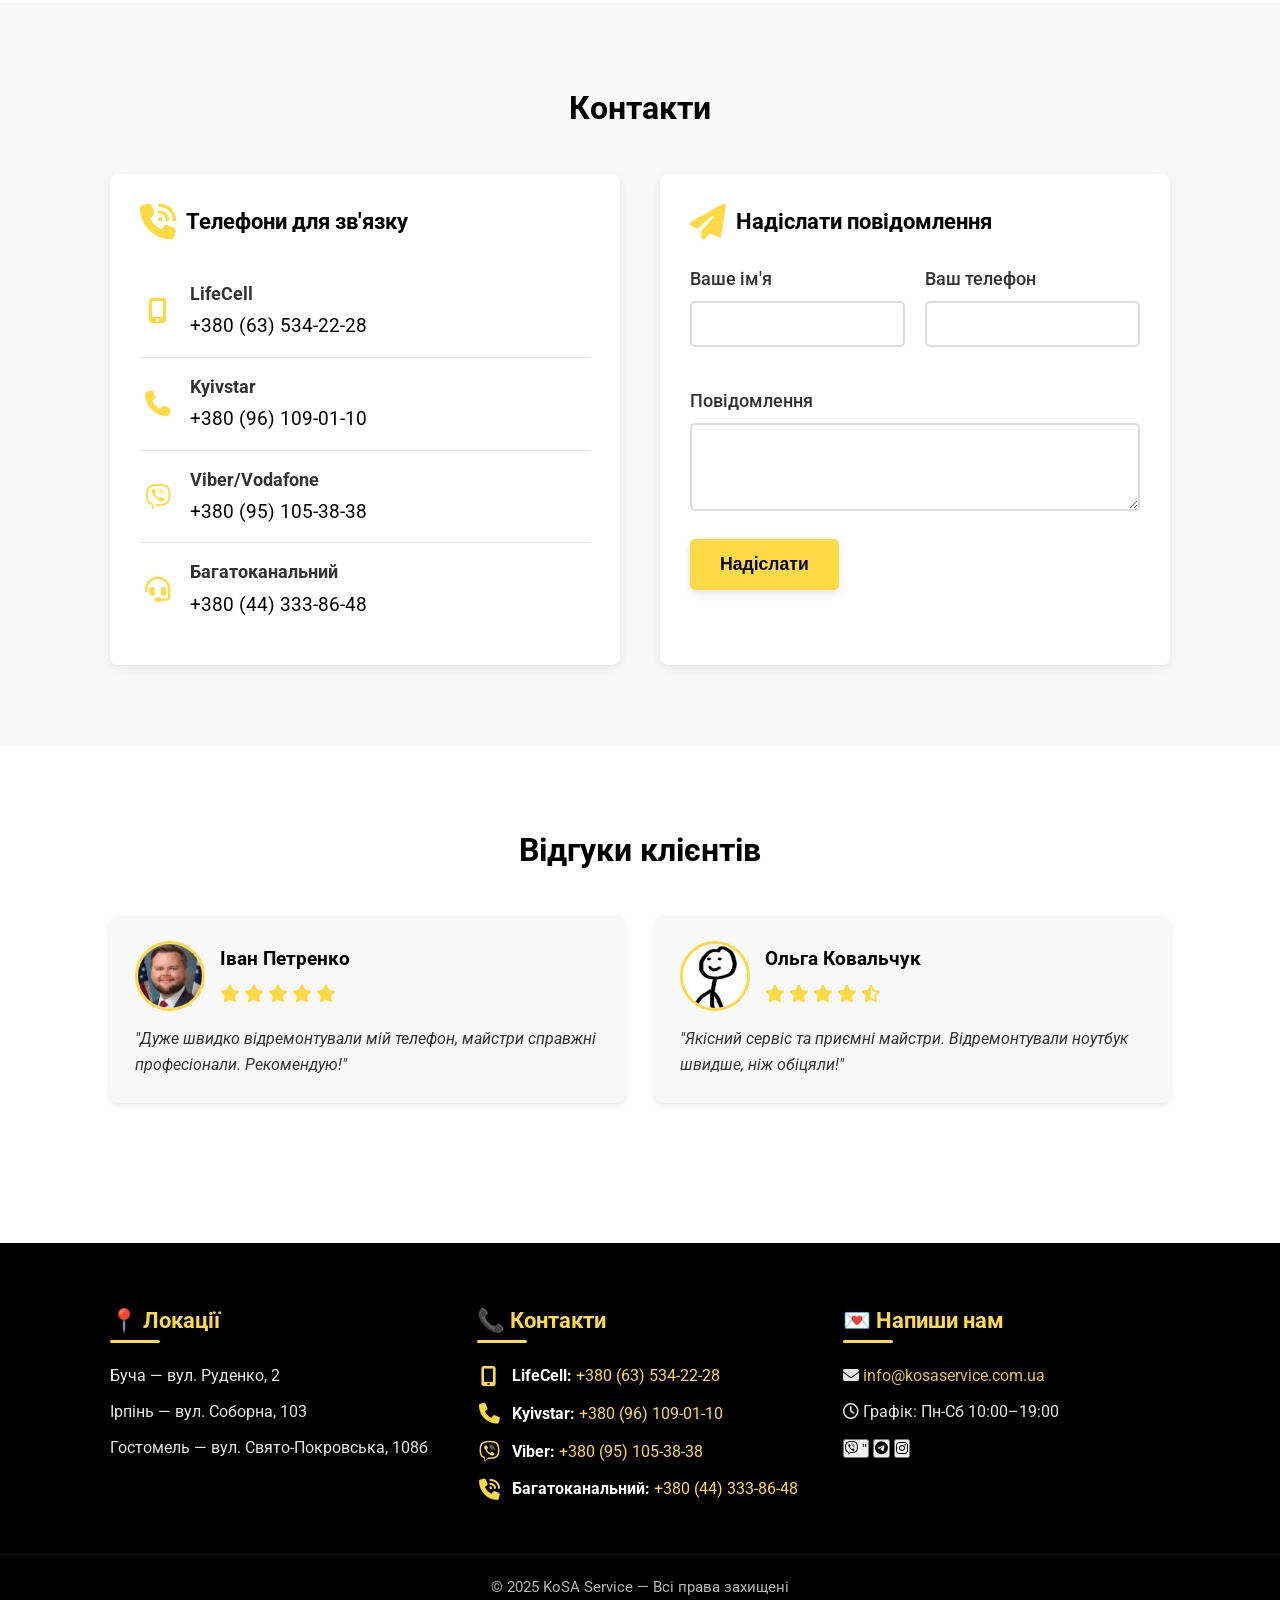
==== commit af98815a: "Add files via upload" ====
--- a/index.html
+++ b/index.html
@@ -10,558 +10,37 @@
   <link rel="preconnect" href="https://fonts.gstatic.com" crossorigin>
   <link href="https://fonts.googleapis.com/css2?family=Roboto:wght@400;700&display=swap" rel="stylesheet">
   <link rel="stylesheet" href="https://cdnjs.cloudflare.com/ajax/libs/font-awesome/6.5.0/css/all.min.css">
-  <style>
-    .social-icons {
-      display: flex;
-      justify-content: center;
-      gap: 1.5rem;
-      margin-top: 2rem;
-      animation: fadeIn 1s ease-in-out;
-    }
-
-    .social-icons a {
-      width: 60px;
-      height: 60px;
-      display: inline-flex;
-      align-items: center;
-      justify-content: center;
-      border-radius: 50%;
-      font-size: 1.8rem;
-      color: white;
-      background: #222;
-      position: relative;
-      z-index: 1;
-      overflow: visible;
-      transition: 0.3s ease;
-      box-shadow: 0 0 10px #000;
-    }
-
-    .social-icons a:hover {
-      transform: scale(1.1) rotate(5deg);
-      box-shadow: 0 0 15px rgba(255, 255, 255, 0.5);
-    }
-
-    .social-icons a.viber {
-      background: #7360f2;
-      animation: pulse-glow 1.8s infinite;
-      box-shadow: 0 0 0 0 rgba(115, 96, 242, 0.7), 0 0 10px #fff;
-    }
-
-    .social-icons a.telegram {
-      background: #0088cc;
-      animation: pulse-glow 1.8s infinite;
-      box-shadow: 0 0 0 0 rgba(0, 136, 204, 0.7), 0 0 10px #fff;
-    }
-
-    .social-icons a.instagram {
-      background: radial-gradient(circle at 30% 30%, #fdf497 0%, #fd5949 45%, #d6249f 60%, #285AEB 100%);
-      animation: pulse-glow 1.8s infinite;
-    }
-
-    /* Tooltip */
-    .tooltip {
-      position: relative;
-      display: inline-block;
-    }
-
-    .tooltip .tooltiptext {
-      visibility: hidden;
-      background-color: #000;
-      color: #fff;
-      border-radius: 6px;
-      padding: 5px 8px;
-      position: absolute;
-      bottom: -30px;
-      opacity: 0;
-      transition: opacity 0.3s;
-      font-size: 0.8rem;
-    }
-
-    .tooltip:hover .tooltiptext {
-      visibility: visible;
-      opacity: 1;
-    }
-
-    /* QR Popup */
-    .qr-popup {
-      display: none;
-      position: fixed;
-      z-index: 999;
-      top: 0;
-      left: 0;
-      width: 100vw;
-      height: 100vh;
-      background: rgba(0, 0, 0, 0.8);
-      justify-content: center;
-      align-items: center;
-    }
-
-    .qr-box {
-      background: #fff;
-      padding: 2rem;
-      border-radius: 1rem;
-      text-align: center;
-      position: relative;
-    }
-
-    .qr-box img {
-      width: 200px;
-      height: 200px;
-    }
-
-    .close-btn {
-      position: absolute;
-      top: 10px;
-      right: 20px;
-      font-size: 1.5rem;
-      cursor: pointer;
-    }
-
-    @keyframes fadeIn {
-      from {
-        opacity: 0;
-        transform: translateY(30px);
-      }
-
-      to {
-        opacity: 1;
-        transform: translateY(0);
-      }
-    }
-
-    @keyframes pulse-glow {
-      0% {
-        box-shadow: 0 0 0 0 rgba(253, 89, 73, 0.7), 0 0 10px #fff;
-      }
-
-      70% {
-        box-shadow: 0 0 0 15px rgba(253, 89, 73, 0), 0 0 20px #fff;
-      }
-
-      100% {
-        box-shadow: 0 0 0 0 rgba(253, 89, 73, 0.7), 0 0 10px #fff;
-      }
-    }
-
-    /* Accordion Styles */
-    .location-card {
-      background: #fff;
-      border-radius: 0.5rem;
-      margin-bottom: 1rem;
-      cursor: pointer;
-      overflow: hidden;
-      transition: transform 0.3s;
-      box-shadow: 0 2px 5px rgba(0, 0, 0, 0.1);
-    }
-
-    .location-card.open {
-      transform: scale(1.05);
-    }
-
-    .card-header {
-      background: #f7f7f7;
-      padding: 1rem;
-      display: flex;
-      justify-content: space-between;
-      align-items: center;
-    }
-
-    .card-header h3 {
-      margin: 0;
-      font-size: 1.2rem;
-    }
-
-    .card-details {
-      padding: 1rem;
-      display: none;
-    }
-
-    .location-card.open .card-details {
-      display: block;
-    }
-
-    .location-img {
-      width: 100%;
-      height: auto;
-      border-radius: 0.5rem;
-      margin-bottom: 1rem;
-    }
-
-    h4 {
-      margin-top: 0;
-      font-size: 1rem;
-      color: #333;
-    }
-
-    ul {
-      padding-left: 1.5rem;
-      margin: 0.5rem 0;
-    }
-
-    li {
-      margin-bottom: 0.5rem;
-    }
-
-    /* New styles for locations section */
-    .locations-wrapper {
-      display: flex;
-      flex-direction: column;
-      gap: 1rem;
-    }
-
-    .location-card {
-      display: flex;
-      flex-direction: column;
-      background: #fff;
-      border-radius: 0.5rem;
-      overflow: hidden;
-      transition: transform 0.3s, box-shadow 0.3s;
-      cursor: pointer;
-      box-shadow: 0 4px 8px rgba(0, 0, 0, 0.1);
-    }
-
-    .location-card:hover {
-      transform: translateY(-5px);
-      box-shadow: 0 8px 16px rgba(0, 0, 0, 0.2);
-    }
-
-    .card-header {
-      padding: 1.5rem;
-      background: #f9f9f9;
-      display: flex;
-      justify-content: space-between;
-      align-items: center;
-      border-bottom: 1px solid #eee;
-    }
-
-    .card-header h3 {
-      margin: 0;
-      font-size: 1.5rem;
-      color: #333;
-    }
-
-    .arrow {
-      width: 10px;
-      height: 10px;
-      border-left: 2px solid transparent;
-      border-right: 2px solid transparent;
-      border-top: 4px solid #333;
-      transition: transform 0.3s;
-    }
-
-    .location-card.open .arrow {
-      transform: rotate(180deg);
-    }
-
-    .card-details {
-      padding: 1.5rem;
-      display: none;
-    }
-
-    .location-card.open .card-details {
-      display: block;
-    }
-
-    .staff-list {
-      display: flex;
-      gap: 1rem;
-      margin-bottom: 1rem;
-    }
-
-    .staff {
-      display: flex;
-      flex-direction: column;
-      align-items: center;
-      text-align: center;
-    }
-
-    .staff img {
-      width: 60px;
-      height: 60px;
-      border-radius: 50%;
-      margin-bottom: 0.5rem;
-      border: 2px solid #ddd;
-    }
-
-    .staff p {
-      margin: 0;
-      font-size: 0.9rem;
-      color: #333;
-    }
-
-    .staff p small {
-      display: block;
-      font-size: 0.8rem;
-      color: #777;
-    }
-
-    /* Contact Section Styles */
-    .contact-section {
-      background: #f9f9f9;
-      padding: 2rem 0;
-    }
-
-    .contact-content {
-      display: flex;
-      flex-direction: column;
-      gap: 2rem;
-    }
-
-    .contact-card {
-      background: #fff;
-      padding: 1.5rem;
-      border-radius: 0.5rem;
-      box-shadow: 0 2px 5px rgba(0, 0, 0, 0.1);
-    }
-
-    .contact-card h3 {
-      margin-top: 0;
-      font-size: 1.2rem;
-      display: flex;
-      align-items: center;
-      gap: 0.5rem;
-    }
-
-    .contact-card h3 i {
-      font-size: 1.5rem;
-      color: #7360f2;
-    }
-
-    .phone-list {
-      list-style: none;
-      padding: 0;
-      margin: 1rem 0;
-    }
-
-    .phone-list li {
-      display: flex;
-      align-items: center;
-      gap: 0.5rem;
-      margin-bottom: 0.5rem;
-    }
-
-    .phone-list i {
-      color: #7360f2;
-      font-size: 1.2rem;
-    }
-
-    .phone-info {
-      display: flex;
-      flex-direction: column;
-    }
-
-    .contact-form {
-      background: #fff;
-      padding: 1.5rem;
-      border-radius: 0.5rem;
-      box-shadow: 0 2px 5px rgba(0, 0, 0, 0.1);
-    }
-
-    .contact-form h3 {
-      margin-top: 0;
-      font-size: 1.2rem;
-      display: flex;
-      align-items: center;
-      gap: 0.5rem;
-    }
-
-    .contact-form h3 i {
-      font-size: 1.5rem;
-      color: #7360f2;
-    }
-
-    .form-grid {
-      display: grid;
-      grid-template-columns: 1fr 1fr;
-      gap: 1rem;
-    }
-
-    .form-group {
-      display: flex;
-      flex-direction: column;
-    }
-
-    .form-group label {
-      margin-bottom: 0.5rem;
-      font-weight: 500;
-      color: #333;
-    }
-
-    .form-group input,
-    .form-group textarea {
-      padding: 0.75rem;
-      border: 1px solid #ddd;
-      border-radius: 0.5rem;
-      font-size: 1rem;
-      color: #333;
-    }
-
-    .form-group textarea {
-      resize: vertical;
-    }
-
-    button[type="submit"] {
-      background: #7360f2;
-      color: #fff;
-      padding: 0.75rem 1.5rem;
-      border: none;
-      border-radius: 0.5rem;
-      cursor: pointer;
-      font-size: 1rem;
-      transition: background 0.3s;
-    }
-
-    button[type="submit"]:hover {
-      background: #5a4db1;
-    }
-
-    /* Testimonials Section Styles */
-    .testimonials-section {
-      background: #fff;
-      padding: 2rem 0;
-    }
-
-    .testimonials-list {
-      display: flex;
-      flex-direction: column;
-      gap: 1.5rem;
-    }
-
-    .testimonial-item {
-      background: #f7f7f7;
-      padding: 1.5rem;
-      border-radius: 0.5rem;
-      box-shadow: 0 2px 5px rgba(0, 0, 0, 0.1);
-    }
-
-    .testimonial-header {
-      display: flex;
-      align-items: center;
-      gap: 1rem;
-      margin-bottom: 1rem;
-    }
-
-    .client-avatar {
-      width: 50px;
-      height: 50px;
-      border-radius: 50%;
-      object-fit: cover;
-    }
-
-    .client-info {
-      display: flex;
-      flex-direction: column;
-    }
-
-    .client-info h4 {
-      margin: 0;
-      font-size: 1rem;
-      color: #333;
-    }
-
-    .rating {
-      display: flex;
-      gap: 0.2rem;
-    }
-
-    .testimonial-text {
-      margin: 0;
-      font-size: 0.9rem;
-      color: #555;
-      line-height: 1.4;
-    }
-
-    /* Footer Styles */
-    .main-footer {
-      background: #222;
-      color: #fff;
-      padding: 2rem 0;
-    }
-
-    .footer-container {
-      display: flex;
-      flex-direction: column;
-      gap: 2rem;
-    }
-
-    .footer-section {
-      display: flex;
-      flex-direction: column;
-      gap: 1rem;
-    }
-
-    .footer-section h3 {
-      margin: 0;
-      font-size: 1.2rem;
-      position: relative;
-      padding-bottom: 0.5rem;
-    }
-
-    .footer-section h3:after {
-      content: "";
-      position: absolute;
-      width: 100%;
-      height: 2px;
-      bottom: -2px;
-      left: 0;
-      background: linear-gradient(to right, #7360f2, #00bcd4);
-    }
-
-    .footer-contacts {
-      list-style: none;
-      padding: 0;
-      margin: 0;
-    }
-
-    .footer-contacts li {
-      display: flex;
-      align-items: center;
-      gap: 0.5rem;
-    }
-
-    .footer-contacts i {
-      color: #7360f2;
-      font-size: 1.2rem;
-    }
-
-    .footer-copyright {
-      text-align: center;
-      padding: 1rem 0;
-      background: #191919;
-      color: #777;
-      font-size: 0.9rem;
-    }
-  </style>
 </head>
 
 <body>
   <header>
     <div class="container">
-        <div class="site-logo">
-            <a href="/">
-                <img src="img/logo.jpg" alt="KoSA Service" width="auto" height="60">
-            </a>
-        </div>
-        <nav class="main-nav">
-            <ul>
-                <li><a href="#services">Послуги</a></li>
-                <li><a href="#locations">Локації</a></li>
-                <li><a href="#contact-form">Контакти</a></li>
-            </ul>
-        </nav>
+      <div class="site-logo">
+        <a href="/">
+          <img src="img/logo.jpg" alt="KoSA Service логотип" width="auto" height="60">
+        </a>
+      </div>
+      <nav class="main-nav">
+        <ul>
+          <li><a href="#services">Послуги</a></li>
+          <li><a href="#locations">Локації</a></li>
+          <li><a href="#problem-solver">Діагностика ✨</a></li> <li><a href="#contact-form">Контакти</a></li>
+          <li><a href="#testimonials">Відгуки</a></li>
+        </ul>
+      </nav>
     </div>
   </header>
 
   <div class="main-banner">
     <div class="banner-overlay"></div>
     <div class="banner-content">
-        <h1>Професійний ремонт техніки</h1>
-        <p>Ми забезпечуємо високоякісний ремонт електроніки та побутової техніки. 
-           Довіртеся досвідченим майстрам з багаторічним досвідом роботи.</p>
-        <a href="#contact-form" class="cta-button">
-            <i class="fas fa-wrench"></i>
-            Замовити ремонт
-        </a>
+      <h1>Професійний ремонт техніки</h1>
+      <p>Ми забезпечуємо високоякісний ремонт електроніки та побутової техніки.
+        Довіртеся досвідченим майстрам з багаторічним досвідом роботи.</p>
+      <a href="#contact-form" class="cta-button">
+        <i class="fas fa-wrench"></i>
+        Замовити ремонт
+      </a>
     </div>
   </div>
 
@@ -607,7 +86,7 @@
     <div class="container">
       <h2>Наші локації</h2>
       <div class="locations-wrapper">
-        <div class="location-card" onclick="toggleDetails(this)">
+        <button class="location-card" onclick="toggleDetails(this)" onkeydown="if (event.key === 'Enter' || event.key === ' ') { toggleDetails(this); }">
           <div class="card-header">
             <div>
               <h3><i class="fas fa-tools"></i> Буча</h3>
@@ -657,9 +136,9 @@
               </div>
             </div>
           </div>
-        </div>
-
-        <div class="location-card" onclick="toggleDetails(this)">
+        </button>
+
+        <button class="location-card" onclick="toggleDetails(this)" onkeydown="if (event.key === 'Enter' || event.key === ' ') { toggleDetails(this); }">
           <div class="card-header">
             <div>
               <h3><i class="fas fa-desktop"></i> Ірпінь</h3>
@@ -708,9 +187,9 @@
               </div>
             </div>
           </div>
-        </div>
-
-        <div class="location-card" onclick="toggleDetails(this)">
+        </button>
+
+        <button class="location-card" onclick="toggleDetails(this)" onkeydown="if (event.key === 'Enter' || event.key === ' ') { toggleDetails(this); }">
           <div class="card-header">
             <div>
               <h3><i class="fas fa-laptop-medical"></i> Гостомель</h3>
@@ -754,13 +233,32 @@
               <div class="contact-info">
                 <p>
                   <i class="fas fa-mobile-alt"></i>
-                  <a href="tel:+38(073)414-24-91">+38 (073) 414-24-91</a>
+                  <a href="tel:+380734142491">+38 (073) 414-24-91</a>
                 </p>
               </div>
             </div>
           </div>
-        </div>
-
+        </button>
+
+      </div>
+    </div>
+  </section>
+
+  <section class="problem-solver-section" id="problem-solver">
+    <div class="container">
+      <h2>Діагностика та рекомендації ✨</h2>
+      <p class="section-description">Опишіть вашу проблему, і наш інтелектуальний помічник надасть попередню діагностику та підкаже, яка з наших послуг може вам знадобитися.</p>
+      <div class="problem-solver-card">
+        <div class="form-group">
+          <label for="problemDescription">Опишіть, що сталося з вашою технікою:</label>
+          <textarea id="problemDescription" rows="6" placeholder="Наприклад: 'Мій ноутбук не вмикається після оновлення', або 'Пральна машина видає дивні звуки під час віджиму'." required></textarea>
+        </div>
+        <button id="generateSuggestionBtn" class="cta-button">
+          <i class="fas fa-magic"></i> Отримати рекомендацію ✨
+        </button>
+        <div id="loadingSpinner" class="loading-spinner"></div>
+        <div id="suggestionResult" class="suggestion-result">
+          </div>
       </div>
     </div>
   </section>
@@ -769,7 +267,7 @@
     <div class="container">
       <h2>Контакти</h2>
       <div class="contact-content">
-        <div class="contact-info">
+        <div class="contact-info-card">
           <div class="contact-card">
             <h3><i class="fas fa-phone-volume"></i> Телефони для зв'язку</h3>
             <ul class="phone-list">
@@ -805,7 +303,7 @@
           </div>
         </div>
 
-        <form class="contact-form" action="#" method="post">
+        <form class="contact-form" id="contactForm" action="#" method="post">
           <h3><i class="fas fa-paper-plane"></i> Надіслати повідомлення</h3>
           <div class="form-grid">
             <div class="form-group">
@@ -822,12 +320,13 @@
             <textarea id="message" name="message" rows="4" required></textarea>
           </div>
           <button type="submit">Надіслати</button>
+          <div id="formStatus" style="margin-top:15px;"></div>
         </form>
       </div>
     </div>
   </section>
 
-  <section class="testimonials-section">
+  <section class="testimonials-section" id="testimonials">
     <div class="container">
       <h2>Відгуки клієнтів</h2>
       <div class="testimonials-list">
@@ -901,18 +400,21 @@
 
       <div class="footer-section">
         <h3>💌 Напиши нам</h3>
-        <p><i class="fas fa-envelope"></i> <a href="mailto:info@example.com">info@example.com</a></p>
+        <p><i class="fas fa-envelope"></i> <a href="mailto:info@kosaservice.com.ua">info@kosaservice.com.ua</a></p>
         <p><i class="far fa-clock"></i> Графік: Пн-Сб 10:00–19:00</p>
         <div class="social-icons">
-          <a href="#" class="viber tooltip" onclick="showQR('viber')">
+          <button class="viber tooltip" onclick="showQR('viber')" aria-label="Показати Viber QR-код">
             <i class="fab fa-viber"></i>
-          </a>
-          <a href="#" class="telegram tooltip" onclick="showQR('telegram')">
+            <span class="tooltiptext">Viber</span>
+''          </button>
+          <button class="telegram tooltip" onclick="showQR('telegram')" aria-label="Показати Telegram QR-код">
             <i class="fab fa-telegram"></i>
-          </a>
-          <a href="#" class="instagram tooltip" onclick="showQR('instagram')">
+            <span class="tooltiptext">Telegram</span>
+          </button>
+          <button class="instagram tooltip" onclick="showQR('instagram')" aria-label="Показати Instagram QR-код">
             <i class="fab fa-instagram"></i>
-          </a>
+            <span class="tooltiptext">Instagram</span>
+          </button>
         </div>
       </div>
     </div>
@@ -922,30 +424,49 @@
     </div>
   </footer>
 
-  <!-- QR POPUP -->
   <div id="qrPopup" class="qr-popup">
     <div class="qr-box">
-      <span class="close-btn" onclick="hideQR()">×</span>
+      <button class="close-btn" aria-label="Закрити" onclick="hideQR()" onkeydown="if (event.key === 'Enter' || event.key === ' ') { hideQR(); }">×</button>
       <img id="qrImage" src="" alt="QR Code">
+      <p id="qrText" class="qr-text"></p>
     </div>
   </div>
 
   <script>
+    /**
+     * Показує спливаюче вікно з QR-кодом для обраної платформи.
+     * @param {string} platform - Назва соціальної платформи ('viber', 'telegram', 'instagram').
+     */
     function showQR(platform) {
       const urls = {
         viber: 'viber://chat?number=%2B380951053838',
-        telegram: 'https://t.me/YourTelegramHandle',
-        instagram: 'https://www.instagram.com/YourInstaHandle'
+        telegram: 'https://t.me/KoSAService_Official', // Оновлено посилання
+        instagram: 'https://www.instagram.com/kosa_service/' // Оновлено посилання
       };
+      const texts = {
+        viber: 'Відскануйте для зв\'язку у Viber',
+        telegram: 'Відскануйте для зв\'язку у Telegram',
+        instagram: 'Відскануйте для переходу в Instagram'
+      };
+
       const qrUrl = `https://api.qrserver.com/v1/create-qr-code/?size=200x200&data=${encodeURIComponent(urls[platform])}`;
       document.getElementById('qrImage').src = qrUrl;
+      document.getElementById('qrText').textContent = texts[platform]; // Встановлення тексту
       document.getElementById('qrPopup').style.display = 'flex';
     }
 
+    /**
+     * Приховує спливаюче вікно з QR-кодом.
+     */
     function hideQR() {
       document.getElementById('qrPopup').style.display = 'none';
     }
 
+    /**
+     * Перемикає видимість деталей картки локації (акордеон).
+     * Закриває всі інші відкриті картки.
+     * @param {HTMLElement} card - Елемент картки локації, яку потрібно перемкнути.
+     */
     function toggleDetails(card) {
       // Закриваємо всі інші картки
       document.querySelectorAll('.location-card.open').forEach(openCard => {
@@ -956,7 +477,163 @@
       // Перемикаємо поточну картку
       card.classList.toggle('open');
     }
+
+    // Додаємо обробник подій для закриття QR-попапу при кліку поза ним
+    document.addEventListener('click', function(event) {
+      const qrPopup = document.getElementById('qrPopup');
+      const qrBox = document.querySelector('.qr-box');
+      if (qrPopup.style.display === 'flex' && !qrBox.contains(event.target) && !event.target.closest('.social-icons a')) {
+        hideQR();
+      }
+    });
+
+    /**
+     * Генерує рекомендації щодо послуг на основі опису проблеми користувача за допомогою Gemini API.
+     */
+    async function generateServiceSuggestion() {
+      const problemDescription = document.getElementById('problemDescription').value;
+      const suggestionResult = document.getElementById('suggestionResult');
+      const loadingSpinner = document.getElementById('loadingSpinner');
+      const generateButton = document.getElementById('generateSuggestionBtn');
+
+      if (!problemDescription.trim()) {
+        suggestionResult.innerHTML = '<p style="color: red;">Будь ласка, опишіть вашу проблему.</p>';
+        return;
+      }
+
+      suggestionResult.innerHTML = ''; // Очищаємо попередні результати
+      loadingSpinner.style.display = 'block'; // Показуємо спінер
+      generateButton.disabled = true; // Вимикаємо кнопку
+
+      const servicesList = `
+        - Ремонт побутової техніки (телевізорів, мультиварок, мікрохвильовок, пилососів, духовок)
+        - Ремонт комп'ютерної техніки (смартфонів, ноутбуків, моноблоків, системних блоків)
+        - Заправка картриджів (для принтерів та ремонт копіювальної техніки)
+        - Ремонт електротранспорту (електросамокатів, гіроскутерів)
+        - Ремонт ручного електроінструменту (дрелей, шуруповертів, відбійних молотків)
+        - Ремонт бензоінструменту та транспорту (генераторів, бензопил, квадроциклів)
+      `;
+
+      const prompt = `Ви - експерт з ремонту техніки компанії KoSA Service. Користувач описує свою проблему. Надайте коротку попередню діагностику (1-2 речення) та запропонуйте, яка з перерахованих нижче послуг KoSA Service найбільше підходить для вирішення цієї проблеми. Також вкажіть, яку інформацію користувачу варто підготувати для майстра. Відповідь має бути українською мовою.
+
+Опис проблеми користувача: "${problemDescription}"
+
+Наші послуги:
+${servicesList}
+
+Формат відповіді:
+**Попередня діагностика:** [Ваша діагностика]
+**Рекомендована послуга:** [Назва послуги з переліку]
+**Що підготувати для майстра:** [Список інформації]`;
+
+      let chatHistory = [];
+      chatHistory.push({
+        role: "user",
+        parts: [{
+          text: prompt
+        }]
+      });
+
+      try {
+        const payload = {
+          contents: chatHistory
+        };
+        const apiKey = ""; // Canvas надасть API ключ автоматично
+        const apiUrl = `https://generativelanguage.googleapis.com/v1beta/models/gemini-2.0-flash:generateContent?key=${apiKey}`;
+
+        const response = await fetch(apiUrl, {
+          method: 'POST',
+          headers: {
+            'Content-Type': 'application/json'
+          },
+          body: JSON.stringify(payload)
+        });
+
+        if (!response.ok) {
+          const errorData = await response.json();
+          throw new Error(`API error: ${response.status} - ${errorData.error.message}`);
+        }
+
+        const result = await response.json();
+        if (result.candidates && result.candidates.length > 0 &&
+          result.candidates[0].content && result.candidates[0].content.parts &&
+          result.candidates[0].content.parts.length > 0) {
+          const text = result.candidates[0].content.parts[0].text;
+          suggestionResult.innerHTML = `<p>${text.replace(/\n/g, '<br>')}</p>`; // Форматуємо для HTML
+        } else {
+          suggestionResult.innerHTML = '<p style="color: orange;">Не вдалося отримати рекомендацію. Спробуйте ще раз.</p>';
+        }
+      } catch (error) {
+        console.error('Error calling Gemini API:', error);
+        suggestionResult.innerHTML = `<p style="color: red;">Виникла помилка: ${error.message}. Будь ласка, спробуйте пізніше.</p>`;
+      } finally {
+        loadingSpinner.style.display = 'none'; // Приховуємо спінер
+        generateButton.disabled = false; // Вмикаємо кнопку
+      }
+    }
+
+    // Додаємо обробник подій для кнопки
+    document.addEventListener('DOMContentLoaded', () => {
+      const generateButton = document.getElementById('generateSuggestionBtn');
+      if (generateButton) {
+        generateButton.addEventListener('click', generateServiceSuggestion);
+      }
+    });
+    // --- Відправка форми у Telegram ---
+    document.addEventListener('DOMContentLoaded', function() {
+      const form = document.getElementById('contactForm');
+      const statusDiv = document.getElementById('formStatus');
+      if (form) {
+        form.addEventListener('submit', async function(e) {
+          e.preventDefault();
+          statusDiv.textContent = '';
+          const name = document.getElementById('name').value.trim();
+          const phone = document.getElementById('phone').value.trim();
+          const message = document.getElementById('message').value.trim();
+
+          if (!name || !phone || !message) {
+            statusDiv.style.color = 'red';
+            statusDiv.textContent = 'Будь ласка, заповніть усі поля.';
+            return;
+          }
+
+          // ВСТАВТЕ СВІЙ ТОКЕН БОТА ТУТ
+          const BOT_TOKEN = '7589770061:AAGRFTtTSi49bipuejyaVB5hPUWLYEJHwGA'; // <-- ЗАМІНЕНО НА ВАШ ТОКЕН
+          const CHAT_ID = null; // Якщо потрібно надсилати в певний чат, вкажіть ID. Якщо ні — залиште null, бот надішле адміну.
+
+          const text = `Заявка з сайту KoSA Service:%0A%0A<b>Ім'я:</b> ${name}%0A<b>Телефон:</b> ${phone}%0A<b>Повідомлення:</b> ${message}`;
+
+          const url = `https://api.telegram.org/bot${BOT_TOKEN}/sendMessage`;
+          const payload = {
+            chat_id: CHAT_ID || '@KoSA_Service_Hostomel_bot',
+            text: text,
+            parse_mode: 'HTML'
+          };
+
+          try {
+            statusDiv.style.color = 'black';
+            statusDiv.textContent = 'Відправка...';
+            const response = await fetch(url, {
+              method: 'POST',
+              headers: { 'Content-Type': 'application/json' },
+              body: JSON.stringify(payload)
+            });
+            if (response.ok) {
+              statusDiv.style.color = 'green';
+              statusDiv.textContent = 'Дякуємо! Ваше повідомлення надіслано.';
+              form.reset();
+            } else {
+              statusDiv.style.color = 'red';
+              statusDiv.textContent = 'Помилка відправки. Спробуйте ще раз або напишіть нам у Telegram.';
+            }
+          } catch (err) {
+            statusDiv.style.color = 'red';
+            statusDiv.textContent = 'Виникла помилка. Спробуйте ще раз.';
+          }
+        });
+      }
+    });
   </script>
 </body>
 
-</html>+</html>
--- a/style.css
+++ b/style.css
@@ -32,7 +32,7 @@
     line-height: 1.6;
     color: var(--text-color-dark);
     background-color: var(--secondary-color);
-    padding-top: var(--header-height);
+    padding-top: var(--header-height); /* Відступ для фіксованої шапки */
 }
 
 .container {
@@ -43,7 +43,7 @@
 
 section {
     padding: 80px 0;
-    scroll-margin-top: var(--header-height);
+    scroll-margin-top: var(--header-height); /* Відступ для скролу до секцій */
 }
 
 h1, h2, h3 {
@@ -88,13 +88,15 @@
     left: 0;
     z-index: 1000;
     box-shadow: var(--shadow-medium);
+    display: flex; /* Для центрування контенту */
+    align-items: center; /* Для центрування контенту */
 }
 
 header .container {
     display: flex;
     justify-content: space-between;
     align-items: center;
-    height: 100%;
+    width: 100%; /* Щоб контейнер займав всю ширину */
 }
 
 .site-logo {
@@ -133,11 +135,6 @@
     background-color: rgba(255, 255, 255, 0.1);
 }
 
-/* Фіксований відступ для контенту під фіксованою шапкою */
-body {
-    padding-top: var(--header-height);
-}
-
 /* Styles for Main Banner */
 .main-banner {
     position: relative;
@@ -147,6 +144,8 @@
     display: flex;
     align-items: center;
     justify-content: center;
+    color: var(--secondary-color); /* Колір тексту для банера */
+    text-shadow: 2px 2px 4px rgba(0, 0, 0, 0.5); /* Тінь для тексту */
 }
 
 .banner-overlay {
@@ -169,7 +168,7 @@
 }
 
 .banner-content h1 {
-    color: var(--secondary-color);
+    color: var(--secondary-color); /* Перевизначення кольору для h1 в банері */
     font-size: clamp(2.5rem, 5vw, 4rem);
     line-height: 1.2;
     margin-bottom: 1.5rem;
@@ -178,7 +177,7 @@
 }
 
 .banner-content p {
-    color: var(--secondary-color);
+    color: var(--secondary-color); /* Перевизначення кольору для p в банері */
     font-size: clamp(1.1rem, 2vw, 1.4rem);
     line-height: 1.6;
     margin-bottom: 2rem;
@@ -200,6 +199,7 @@
     text-decoration: none;
     transition: all 0.3s ease;
     border: 2px solid transparent;
+    box-shadow: 0 4px 10px rgba(0, 0, 0, 0.2); /* Додано тінь */
 }
 
 .cta-button:hover {
@@ -207,6 +207,7 @@
     border-color: var(--accent-color);
     color: var(--accent-color);
     transform: translateY(-3px);
+    box-shadow: 0 6px 15px rgba(0, 0, 0, 0.3); /* Збільшено тінь при наведенні */
 }
 
 @keyframes fadeInUp {
@@ -220,30 +221,15 @@
     }
 }
 
-/* Медіа-запити для адаптивності банера */
-@media (max-width: 768px) {
-    .main-banner {
-        min-height: 70vh;
-    }
-
-    .banner-content {
-        padding: 2rem 1rem;
-    }
-
-    .cta-button {
-        padding: 0.8rem 1.5rem;
-        font-size: 1rem;
-    }
-}
-
 /* Styles for Services Section */
 .services-section {
     background-color: var(--secondary-color);
+    padding: 80px 0; /* Забезпечення відступу */
 }
 
 .services-grid {
     display: grid;
-    grid-template-columns: repeat(auto-fit, minmax(300px, 1fr));
+    grid-template-columns: repeat(auto-fit, minmax(280px, 1fr)); /* Зменшено minmax для кращої адаптивності */
     gap: 30px;
     margin-top: 40px;
     padding: 0 15px;
@@ -265,73 +251,126 @@
     justify-content: space-between;
 }
 
+.service-item:hover {
+    transform: translateY(-8px); /* Більший ефект підняття */
+    box-shadow: var(--shadow-medium); /* Більша тінь */
+}
+
 .service-item img {
     width: 100%;
-    max-width: 200px;
+    max-width: 100px; /* Зменшено розмір іконок */
     height: auto;
     margin: 0 auto 20px;
     object-fit: contain;
+    transition: transform 0.3s ease; /* Анімація для іконок */
+}
+
+.service-item:hover img {
+    transform: scale(1.1); /* Збільшення іконки при наведенні */
+}
+
+.service-item h3 {
+    margin-bottom: 15px;
+    font-size: 1.3em;
+}
+
+.service-item p {
+    font-size: 0.95em;
+    color: var(--text-color-light);
 }
 
 /* Styles for Locations Section */
-.locations { /* Перейменовано з .locations-section для узгодження з ID */
+.locations {
     background-color: var(--background-light-gray);
-}
-
-/* Оновлені стилі для локацій */
+    padding: 80px 0; /* Забезпечення відступу */
+}
+
 .locations-wrapper {
-    display: flex;
+    display: grid; /* Використання grid для кращого контролю */
+    grid-template-columns: repeat(auto-fit, minmax(300px, 1fr)); /* Адаптивні колонки */
+    gap: 30px; /* Збільшено відступ між картками */
+    margin-top: 40px;
+    padding: 0 20px;
+}
+
+.location-card {
+    background: var(--background-almost-white);
+    border-radius: var(--border-radius-large);
+    padding: 1.5rem; /* Збільшено внутрішній відступ */
+    box-shadow: var(--shadow-light);
+    transition: all 0.3s ease;
+    cursor: pointer;
+    overflow: hidden; /* Приховуємо переповнення при закритих деталях */
+    display: flex;
+    flex-direction: column;
+}
+
+.location-card:hover {
+    box-shadow: var(--shadow-medium);
+    transform: translateY(-5px); /* Ефект підняття при наведенні */
+}
+
+.location-preview {
+    margin-bottom: 1rem;
+    border-radius: var(--border-radius-main);
+    overflow: hidden;
+}
+
+.location-preview img {
+    width: 100%;
+    height: 200px; /* Фіксована висота для зображень локацій */
+    object-fit: cover; /* Обрізати зображення, щоб воно заповнювало контейнер */
+    border-radius: var(--border-radius-main);
+    transition: transform 0.3s ease;
+}
+
+.location-card:hover .location-preview img {
+    transform: scale(1.05); /* Збільшення зображення при наведенні на картку */
+}
+
+.card-header {
+    display: flex;
+    align-items: center; /* Вирівнювання по центру */
     justify-content: space-between;
     gap: 15px;
-    margin: 40px auto;
-    padding: 0 20px;
-    max-width: calc(var(--container-max-width) * 0.7);
-}
-
-.location-card {
-    flex: 0 1 calc(33.333% - 10px);
-    min-width: 220px;
-    background: var(--background-almost-white);
-    border-radius: var(--border-radius-large);
-    padding: 0.8rem;
-    box-shadow: var(--shadow-light);
-    transition: all 0.3s ease;
-}
-
-.location-card:hover {
-    box-shadow: var(--shadow-medium);
-}
-
-.card-header {
-    display: flex;
-    align-items: flex-start;
-    justify-content: space-between;
-    gap: 15px;
+    margin-bottom: 1rem; /* Відступ після заголовка */
 }
 
 .card-header h3 {
     margin: 0;
-    font-size: 1.1em;
+    font-size: 1.3em; /* Збільшено розмір заголовка */
     text-align: left;
     display: flex;
     align-items: center;
     gap: 10px;
+    color: var(--primary-color);
+}
+
+.card-header h3 i {
+    color: var(--accent-color);
+    font-size: 1.4em; /* Збільшено розмір іконки */
+    transition: transform 0.3s ease;
+}
+
+.location-card.open .card-header h3 i {
+    transform: rotate(15deg); /* Невеликий поворот іконки при відкритті */
 }
 
 .card-header p {
     margin-top: 5px;
     color: var(--text-color-light);
-    font-size: 0.9em;
+    font-size: 1em; /* Збільшено розмір тексту адреси */
 }
 
 .arrow {
-    width: 12px;
-    height: 12px;
-    border-right: 2px solid var(--accent-color);
-    border-bottom: 2px solid var(--accent-color);
+    width: 15px; /* Збільшено розмір стрілки */
+    height: 15px;
+    border-right: 3px solid var(--accent-color); /* Збільшено товщину стрілки */
+    border-bottom: 3px solid var(--accent-color);
     transform: rotate(45deg);
     transition: transform 0.3s ease;
     margin-left: 15px;
+    flex-shrink: 0; /* Щоб стрілка не стискалася */
 }
 
 .location-card.open .arrow {
@@ -341,57 +380,44 @@
 .card-details {
     max-height: 0;
     opacity: 0;
-    transition: all 0.5s ease;
+    transition: max-height 0.7s ease-out, opacity 0.5s ease-out; /* Плавніша анімація */
     overflow: hidden;
+    padding-top: 0; /* Початковий відступ */
 }
 
 .location-card.open .card-details {
-    max-height: 1000px;
+    max-height: 1000px; /* Достатньо велике значення */
     opacity: 1;
-    margin-top: 1.5rem;
+    padding-top: 1.5rem; /* Відступ при відкритті */
 }
 
 .details-section {
-    padding: 10px 0;
+    padding: 15px 0; /* Збільшено відступ секцій */
+    border-top: 1px solid #eee; /* Роздільник між секціями */
+}
+
+.details-section:first-child {
+    border-top: none; /* Без верхнього роздільника для першої секції */
 }
 
 .details-section h4 {
-    font-size: 0.9em;
-    margin-bottom: 8px;
+    font-size: 1.1em; /* Збільшено розмір заголовка */
+    margin-bottom: 12px;
+    display: flex;
+    align-items: center;
+    gap: 8px;
+    color: var(--primary-color);
 }
 
 .details-section h4 i {
     color: var(--accent-color);
+    font-size: 1.2em;
 }
 
 .staff-list {
-    display: grid;
-    grid-template-columns: repeat(auto-fit, minmax(150px, 1fr));
-    gap: 20px;
-}
-
-.contact-info p {
-    display: flex;
-    align-items: center;
-    gap: 10px;
-    margin: 10px 0;
-}
-
-.contact-info i {
-    color: var(--accent-color);
-    width: 20px;
-    text-align: center;
-}
-
-.schedule-info {
-    display: grid;
-    gap: 5px;
-}
-
-/* Стилі для працівників */
-.staff-list {
-    display: grid;
-    grid-template-columns: repeat(auto-fit, minmax(150px, 1fr));
+    display: flex; /* Змінено на flex для горизонтального розташування */
+    flex-wrap: wrap; /* Дозволяє переносити на новий рядок */
+    justify-content: center; /* Центрування працівників */
     gap: 20px;
     margin: 20px 0;
 }
@@ -401,129 +427,52 @@
     display: flex;
     flex-direction: column;
     align-items: center;
-    width: 100%;
+    width: 120px; /* Фіксована ширина для кожного працівника */
 }
 
 .staff img {
-    width: 40px;
-    height: 40px;
+    width: 70px; /* Збільшено розмір аватара */
+    height: 70px;
     border-radius: 50%;
     object-fit: cover;
     margin-bottom: 10px;
     box-shadow: var(--shadow-light);
+    border: 3px solid var(--accent-color); /* Додано обведення */
 }
 
 .staff p {
     margin: 0;
     font-weight: 500;
     color: var(--text-color-dark);
-    font-size: 0.8em;
+    font-size: 0.9em;
+    line-height: 1.2;
 }
 
 .staff small {
     display: block;
     margin-top: 4px;
     color: var(--text-color-light);
-    font-size: 0.7em;
-}
-
-@media (max-width: 1200px) {
-    .locations-wrapper {
-        flex-wrap: wrap;
-        justify-content: center;
-    }
-
-    .location-card {
-        flex: 0 1 calc(50% - 10px);
-    }
-}
-
-@media (max-width: 768px) {
-    header {
-        height: auto;
-        padding: 1rem 0;
-    }
-
-    header .container {
-        flex-direction: column;
-        gap: 1rem;
-    }
-
-    .main-nav ul {
-        flex-direction: column;
-        align-items: center;
-        gap: 1rem;
-    }
-
-    .site-logo img {
-        height: 50px;
-    }
-
-    body {
-        padding-top: 60px;
-    }
-
-    section {
-       padding: 40px 0;
-    }
-    .main-banner {
-        min-height: 350px; /* Зменшуємо висоту банера */
-    }
-    .banner-content h1 {
-        font-size: 2em;
-    }
-    .banner-content p {
-        font-size: 1em;
-    }
-    .cta-button {
-        padding: 12px 25px;
-        font-size: 1em;
-    }
-
-    h1 { font-size: 2em; }
-    h2 { font-size: 1.7em; }
-    h3 { font-size: 1.3em; }
-
-    .services-grid {
-        grid-template-columns: 1fr; /* Одна послуга в ряд на мобільних */
-    }
-    .testimonials-list {
-        grid-template-columns: 1fr; /* Один відгук в ряд на мобільних */
-    }
-
-    .locations-wrapper {
-        padding: 0 10px;
-    }
-    
-    .card-header {
-        flex-direction: column;
-        align-items: flex-start;
-    }
-}
-
-@media (max-width: 480px) {
-    .banner-content h1 {
-        font-size: 1.8em;
-    }
-    .main-banner {
-        min-height: 300px;
-    }
-    .contact-info button[type="submit"] {
-        width: 100%; /* Кнопка форми на всю ширину */
-    }
-    
-    .staff-list {
-        gap: 1rem;
-    }
-    
-    .staff {
-        width: 100px;
-    }
-    
-    .staff img {
-        width: 70px;
-        height: 70px;
-    }
+    font-size: 0.8em;
+}
+
+.contact-info p {
+    display: flex;
+    align-items: center;
+    gap: 10px;
+    margin: 10px 0;
+}
+
+.contact-info i {
+    color: var(--accent-color);
+    width: 20px;
+    text-align: center;
+}
+
+.schedule-info {
+    display: grid;
+    gap: 5px;
+    font-size: 0.95em;
+    color: var(--text-color-dark);
 }
 
 /* Стилі для футера */
@@ -536,7 +485,7 @@
 
 .footer-container {
     display: grid;
-    grid-template-columns: repeat(auto-fit, minmax(250px, 1fr));
+    grid-template-columns: repeat(auto-fit, minmax(280px, 1fr)); /* Адаптивні колонки */
     gap: 40px;
     max-width: var(--container-max-width);
     margin: 0 auto;
@@ -545,14 +494,27 @@
 
 .footer-section h3 {
     color: var(--accent-color);
-    font-size: 1.3em;
+    font-size: 1.4em; /* Збільшено розмір заголовка */
     margin-bottom: 20px;
     text-align: left;
+    position: relative;
+    padding-bottom: 5px;
+}
+
+.footer-section h3::after {
+    content: '';
+    position: absolute;
+    left: 0;
+    bottom: 0;
+    width: 50px; /* Коротша лінія під заголовком */
+    height: 3px;
+    background-color: var(--accent-color);
+    border-radius: 2px;
 }
 
 .footer-section p {
     margin-bottom: 10px;
-    font-size: 0.95em;
+    font-size: 1em; /* Збільшено розмір тексту */
     opacity: 0.9;
 }
 
@@ -575,8 +537,8 @@
 
 .footer-contacts i {
     color: var(--accent-color);
-    font-size: 1.2em;
-    width: 20px;
+    font-size: 1.3em; /* Збільшено розмір іконки */
+    width: 25px; /* Збільшено ширину для центрування */
     text-align: center;
 }
 
@@ -585,28 +547,14 @@
     margin-top: 40px;
     padding-top: 20px;
     border-top: 1px solid rgba(255, 255, 255, 0.1);
-    font-size: 0.9em;
+    font-size: 0.95em;
     opacity: 0.7;
-}
-
-@media (max-width: 768px) {
-    .footer-container {
-        grid-template-columns: 1fr;
-        text-align: center;
-    }
-
-    .footer-section h3 {
-        text-align: center;
-    }
-
-    .footer-contacts li {
-        justify-content: center;
-    }
 }
 
 /* Стилі для секції контактів */
 .contact-section {
     background-color: var(--background-light-gray);
+    padding: 80px 0; /* Забезпечення відступу */
 }
 
 .contact-content {
@@ -616,11 +564,17 @@
     margin-top: 40px;
 }
 
-.contact-card {
+.contact-card { /* Залишаємо цей клас для загального стилю карток */
     background: var(--secondary-color);
     border-radius: var(--border-radius-large);
     padding: 30px;
     box-shadow: var(--shadow-light);
+    transition: transform 0.3s ease, box-shadow 0.3s ease;
+}
+
+.contact-card:hover {
+    transform: translateY(-5px);
+    box-shadow: var(--shadow-medium);
 }
 
 .contact-card h3 {
@@ -630,6 +584,12 @@
     color: var(--primary-color);
     text-align: left;
     margin-bottom: 25px;
+    font-size: 1.4em; /* Збільшено розмір заголовка */
+}
+
+.contact-card h3 i {
+    font-size: 1.6em; /* Збільшено розмір іконки */
+    color: var(--accent-color);
 }
 
 .phone-list {
@@ -650,9 +610,9 @@
 }
 
 .phone-list i {
-    font-size: 1.5em;
-    color: var(--accent-color);
-    width: 30px;
+    font-size: 1.6em; /* Збільшено розмір іконки */
+    color: var(--accent-color);
+    width: 35px; /* Збільшено ширину для центрування */
     text-align: center;
 }
 
@@ -664,12 +624,13 @@
 .phone-info strong {
     color: var(--text-color-dark);
     margin-bottom: 3px;
+    font-size: 1.1em;
 }
 
 .phone-info a {
     color: var(--primary-color);
     text-decoration: none;
-    font-size: 1.1em;
+    font-size: 1.2em; /* Збільшено розмір тексту телефону */
     transition: color 0.3s ease;
 }
 
@@ -683,6 +644,12 @@
     border-radius: var(--border-radius-large);
     padding: 30px;
     box-shadow: var(--shadow-light);
+    transition: transform 0.3s ease, box-shadow 0.3s ease;
+}
+
+.contact-form:hover {
+    transform: translateY(-5px);
+    box-shadow: var(--shadow-medium);
 }
 
 .contact-form h3 {
@@ -691,6 +658,12 @@
     gap: 10px;
     text-align: left;
     margin-bottom: 25px;
+    font-size: 1.4em; /* Збільшено розмір заголовка */
+}
+
+.contact-form h3 i {
+    font-size: 1.6em; /* Збільшено розмір іконки */
+    color: var(--accent-color);
 }
 
 .form-grid {
@@ -708,20 +681,24 @@
     display: block;
     margin-bottom: 8px;
     color: var(--text-color-dark);
+    font-weight: 500;
+    font-size: 1.1em;
 }
 
 .form-group input,
 .form-group textarea {
     width: 100%;
     padding: 12px;
-    border: 2px solid #eee;
+    border: 2px solid #ddd;
     border-radius: var(--border-radius-main);
-    transition: border-color 0.3s ease;
+    transition: border-color 0.3s ease, box-shadow 0.3s ease;
+    font-size: 1em;
 }
 
 .form-group input:focus,
 .form-group textarea:focus {
     border-color: var(--accent-color);
+    box-shadow: 0 0 0 3px rgba(255, 218, 68, 0.3); /* Додано тінь при фокусі */
     outline: none;
 }
 
@@ -734,17 +711,21 @@
     font-weight: bold;
     cursor: pointer;
     transition: all 0.3s ease;
+    font-size: 1.1em;
+    box-shadow: 0 4px 10px rgba(0, 0, 0, 0.1);
 }
 
 .contact-form button:hover {
     background: var(--primary-color);
     color: var(--accent-color);
-    transform: translateY(-2px);
+    transform: translateY(-3px);
+    box-shadow: 0 6px 15px rgba(0, 0, 0, 0.2);
 }
 
 /* Стилі для відгуків */
 .testimonials-section {
     background-color: var(--secondary-color);
+    padding: 80px 0; /* Забезпечення відступу */
 }
 
 .testimonials-list {
@@ -759,11 +740,15 @@
     border-radius: var(--border-radius-large);
     padding: 25px;
     box-shadow: var(--shadow-light);
-    transition: transform 0.3s ease;
+    transition: transform 0.3s ease, box-shadow 0.3s ease;
+    display: flex;
+    flex-direction: column;
+    justify-content: space-between;
 }
 
 .testimonial-item:hover {
     transform: translateY(-5px);
+    box-shadow: var(--shadow-medium);
 }
 
 .testimonial-header {
@@ -774,51 +759,455 @@
 }
 
 .client-avatar {
-    width: 60px;
-    height: 60px;
+    width: 70px; /* Збільшено розмір аватара */
+    height: 70px;
     border-radius: 50%;
     object-fit: cover;
+    border: 3px solid var(--accent-color); /* Додано обведення */
 }
 
 .client-info h4 {
     margin: 0;
     color: var(--primary-color);
-    font-size: 1.1em;
+    font-size: 1.2em; /* Збільшено розмір імені */
+    text-align: left; /* Вирівнювання тексту */
 }
 
 .rating {
     color: var(--accent-color);
     margin-top: 5px;
+    font-size: 1.1em; /* Збільшено розмір зірок */
 }
 
 .testimonial-text {
     color: var(--text-color-dark);
     font-style: italic;
     line-height: 1.6;
-}
-
-/* Медіа-запити */
+    font-size: 1em; /* Збільшено розмір тексту відгуку */
+}
+
+/* QR Popup */
+.qr-popup {
+    display: none;
+    position: fixed;
+    z-index: 9999; /* Вищий z-index */
+    top: 0;
+    left: 0;
+    width: 100vw;
+    height: 100vh;
+    background: rgba(0, 0, 0, 0.8);
+    justify-content: center;
+    align-items: center;
+    backdrop-filter: blur(5px); /* Ефект розмиття фону */
+    animation: fadeInBackground 0.3s ease-out;
+}
+
+.qr-box {
+    background: var(--secondary-color);
+    padding: 2.5rem; /* Збільшено відступ */
+    border-radius: 1.5rem; /* Більш заокруглені кути */
+    text-align: center;
+    position: relative;
+    box-shadow: 0 10px 30px rgba(0, 0, 0, 0.5); /* Більша тінь */
+    animation: zoomIn 0.3s ease-out;
+}
+
+.qr-box img {
+    width: 250px; /* Збільшено розмір QR */
+    height: 250px;
+    margin-bottom: 1rem;
+    border: 5px solid var(--accent-color); /* Обведення QR-коду */
+    border-radius: var(--border-radius-main);
+}
+
+.qr-text {
+    font-size: 1.1em;
+    color: var(--primary-color);
+    margin-top: 1rem;
+    font-weight: bold;
+}
+
+.close-btn {
+    position: absolute;
+    top: 15px;
+    right: 25px;
+    font-size: 2rem; /* Збільшено розмір кнопки закриття */
+    cursor: pointer;
+    color: var(--text-color-dark);
+    transition: color 0.2s ease;
+}
+
+.close-btn:hover {
+    color: var(--accent-color);
+}
+
+@keyframes fadeInBackground {
+    from { opacity: 0; }
+    to { opacity: 1; }
+}
+
+@keyframes zoomIn {
+    from { transform: scale(0.8); opacity: 0; }
+    to { transform: scale(1); opacity: 1; }
+}
+
+/* Tooltip */
+.tooltip {
+    position: relative;
+    display: inline-block;
+}
+
+.tooltip .tooltiptext {
+    visibility: hidden;
+    background-color: var(--primary-color);
+    color: var(--secondary-color);
+    border-radius: 6px;
+    padding: 8px 12px; /* Збільшено відступ */
+    position: absolute;
+    bottom: 120%; /* Розташування над іконкою */
+    left: 50%;
+    transform: translateX(-50%);
+    opacity: 0;
+    transition: opacity 0.3s, bottom 0.3s;
+    font-size: 0.9rem; /* Збільшено розмір шрифту */
+    white-space: nowrap; /* Запобігає переносу тексту */
+    z-index: 10; /* Щоб тултіп був над іншими елементами */
+}
+
+.tooltip:hover .tooltiptext {
+    visibility: visible;
+    opacity: 1;
+    bottom: 100%; /* Трохи підняти при наведенні */
+}
+
+/* Анімації для іконок соцмереж */
+.social-icons a {
+    width: 60px;
+    height: 60px;
+    display: inline-flex;
+    align-items: center;
+    justify-content: center;
+    border-radius: 50%;
+    font-size: 1.8rem;
+    color: white;
+    background: #222;
+    position: relative;
+    z-index: 1;
+    overflow: visible;
+    transition: 0.3s ease;
+    box-shadow: 0 0 10px rgba(0, 0, 0, 0.5); /* Більш виражена тінь */
+}
+
+.social-icons a:hover {
+    transform: scale(1.1) rotate(5deg);
+    box-shadow: 0 0 20px rgba(255, 255, 255, 0.7); /* Яскравіша тінь при наведенні */
+}
+
+.social-icons a.viber {
+    background: #7360f2;
+    animation: pulse-glow-viber 1.8s infinite ease-in-out; /* Окрема анімація */
+}
+
+.social-icons a.telegram {
+    background: #0088cc;
+    animation: pulse-glow-telegram 1.8s infinite ease-in-out; /* Окрема анімація */
+}
+
+.social-icons a.instagram {
+    background: radial-gradient(circle at 30% 30%, #fdf497 0%, #fd5949 45%, #d6249f 60%, #285AEB 100%);
+    animation: pulse-glow-instagram 1.8s infinite ease-in-out; /* Окрема анімація */
+}
+
+/* Оновлені ключові кадри для пульсуючого світіння */
+@keyframes pulse-glow-viber {
+    0% { box-shadow: 0 0 0 0 rgba(115, 96, 242, 0.7), 0 0 10px #fff; }
+    70% { box-shadow: 0 0 0 15px rgba(115, 96, 242, 0), 0 0 20px #fff; }
+    100% { box-shadow: 0 0 0 0 rgba(115, 96, 242, 0.7), 0 0 10px #fff; }
+}
+
+@keyframes pulse-glow-telegram {
+    0% { box-shadow: 0 0 0 0 rgba(0, 136, 204, 0.7), 0 0 10px #fff; }
+    70% { box-shadow: 0 0 0 15px rgba(0, 136, 204, 0), 0 0 20px #fff; }
+    100% { box-shadow: 0 0 0 0 rgba(0, 136, 204, 0.7), 0 0 10px #fff; }
+}
+
+@keyframes pulse-glow-instagram {
+    0% { box-shadow: 0 0 0 0 rgba(253, 89, 73, 0.7), 0 0 10px #fff; }
+    70% { box-shadow: 0 0 0 15px rgba(253, 89, 73, 0), 0 0 20px #fff; }
+    100% { box-shadow: 0 0 0 0 rgba(253, 89, 73, 0.7), 0 0 10px #fff; }
+}
+
+/* Стилі для нової секції "Діагностика та рекомендації" */
+.problem-solver-section {
+    background-color: var(--background-almost-white);
+    padding: 80px 0;
+    text-align: center;
+}
+
+.problem-solver-section .section-description {
+    max-width: 700px;
+    margin: 0 auto 40px;
+    font-size: 1.1em;
+    color: var(--text-color-dark);
+    line-height: 1.6;
+}
+
+.problem-solver-card {
+    background: var(--secondary-color);
+    border-radius: var(--border-radius-large);
+    padding: 40px;
+    box-shadow: var(--shadow-medium);
+    max-width: 800px;
+    margin: 0 auto;
+    display: flex;
+    flex-direction: column;
+    align-items: center;
+}
+
+.problem-solver-card .form-group {
+    width: 100%;
+    margin-bottom: 30px;
+}
+
+.problem-solver-card label {
+    display: block;
+    margin-bottom: 15px;
+    font-size: 1.2em;
+    color: var(--primary-color);
+    font-weight: 700;
+    text-align: left;
+}
+
+.problem-solver-card textarea {
+    width: 100%;
+    padding: 15px;
+    border: 2px solid #ddd;
+    border-radius: var(--border-radius-main);
+    font-size: 1.1em;
+    color: var(--text-color-dark);
+    resize: vertical;
+    min-height: 150px;
+    transition: border-color 0.3s ease, box-shadow 0.3s ease;
+}
+
+.problem-solver-card textarea:focus {
+    border-color: var(--accent-color);
+    box-shadow: 0 0 0 3px rgba(255, 218, 68, 0.3);
+    outline: none;
+}
+
+.problem-solver-card .cta-button {
+    margin-top: 20px;
+    padding: 1.2rem 2.5rem;
+    font-size: 1.3rem;
+    display: inline-flex;
+    align-items: center;
+    gap: 0.7rem;
+}
+
+.loading-spinner {
+    display: none; /* Приховано за замовчуванням */
+    border: 4px solid #f3f3f3;
+    border-top: 4px solid var(--accent-color);
+    border-radius: 50%;
+    width: 40px;
+    height: 40px;
+    animation: spin 1s linear infinite;
+    margin-top: 20px;
+}
+
+@keyframes spin {
+    0% { transform: rotate(0deg); }
+    100% { transform: rotate(360deg); }
+}
+
+.suggestion-result {
+    margin-top: 30px;
+    padding: 25px;
+    background-color: var(--background-light-gray);
+    border-radius: var(--border-radius-large);
+    text-align: left;
+    min-height: 100px; /* Мінімальна висота для результату */
+    border: 1px solid #eee;
+    color: var(--text-color-dark);
+    line-height: 1.8;
+}
+
+.suggestion-result p {
+    margin-bottom: 10px;
+}
+
+.suggestion-result strong {
+    color: var(--primary-color);
+}
+
+/* Медіа-запити для адаптивності */
+@media (max-width: 1200px) {
+    .locations-wrapper {
+        grid-template-columns: repeat(auto-fit, minmax(280px, 1fr));
+    }
+}
+
+@media (max-width: 992px) {
+    .contact-content {
+        grid-template-columns: 1fr; /* Один стовпець на планшетах */
+    }
+    .form-grid {
+        grid-template-columns: 1fr; /* Один стовпець для форми */
+    }
+    .problem-solver-card {
+        padding: 30px;
+    }
+    .problem-solver-card label {
+        font-size: 1.1em;
+    }
+    .problem-solver-card textarea {
+        font-size: 1em;
+    }
+    .problem-solver-card .cta-button {
+        padding: 1rem 2rem;
+        font-size: 1.2rem;
+    }
+}
+
 @media (max-width: 768px) {
-    .contact-content {
-        grid-template-columns: 1fr;
-    }
-
-    .form-grid {
-        grid-template-columns: 1fr;
-    }
-
+    header {
+        height: auto;
+        padding: 1rem 0;
+    }
+
+    header .container {
+        flex-direction: column;
+        gap: 1rem;
+    }
+
+    .main-nav ul {
+        flex-direction: column;
+        align-items: center;
+        gap: 1rem;
+    }
+
+    .site-logo img {
+        height: 50px;
+    }
+
+    body {
+        padding-top: 60px; /* Адаптуємо відступ для меншої шапки */
+    }
+
+    section {
+       padding: 40px 0;
+    }
+    .main-banner {
+        min-height: 350px; /* Зменшуємо висоту банера */
+    }
+    .banner-content {
+        padding: 2rem 1rem;
+    }
+    .banner-content h1 {
+        font-size: 2em;
+    }
+    .banner-content p {
+        font-size: 1em;
+    }
+    .cta-button {
+        padding: 12px 25px;
+        font-size: 1em;
+    }
+
+    h1 { font-size: 2em; }
+    h2 { font-size: 1.7em; }
+    h3 { font-size: 1.3em; }
+
+    .services-grid {
+        grid-template-columns: 1fr; /* Одна послуга в ряд на мобільних */
+    }
     .testimonials-list {
-        grid-template-columns: 1fr;
-    }
-}
-
-.location-card .card-header h3 i {
-    margin-right: 10px;
-    color: var(--accent-color);
-    font-size: 1.2em;
-}
-
-.location-card:hover .card-header h3 i {
-    transform: rotate(20deg);
-    transition: transform 0.3s ease;
-}+        grid-template-columns: 1fr; /* Один відгук в ряд на мобільних */
+    }
+
+    .locations-wrapper {
+        padding: 0 10px;
+    }
+
+    .location-card {
+        padding: 1rem;
+    }
+    
+    .card-header {
+        flex-direction: column;
+        align-items: flex-start;
+        text-align: left;
+    }
+    .card-header h3 {
+        font-size: 1.2em;
+    }
+    .card-header p {
+        font-size: 0.9em;
+    }
+    .arrow {
+        align-self: flex-end; /* Вирівнюємо стрілку праворуч */
+        margin-top: -30px; /* Піднімаємо стрілку, щоб вона була біля заголовка */
+    }
+    .staff-list {
+        justify-content: flex-start; /* Вирівнювання працівників ліворуч */
+        gap: 15px;
+    }
+    .staff {
+        width: 90px;
+    }
+    .staff img {
+        width: 60px;
+        height: 60px;
+    }
+    .staff p {
+        font-size: 0.8em;
+    }
+    .staff small {
+        font-size: 0.7em;
+    }
+    .problem-solver-card {
+        padding: 20px;
+    }
+    .problem-solver-card label {
+        font-size: 1em;
+    }
+    .problem-solver-card textarea {
+        font-size: 0.9em;
+    }
+    .problem-solver-card .cta-button {
+        padding: 0.8rem 1.5rem;
+        font-size: 1rem;
+    }
+    .suggestion-result {
+        padding: 15px;
+        font-size: 0.9em;
+    }
+}
+
+@media (max-width: 480px) {
+    .banner-content h1 {
+        font-size: 1.8em;
+    }
+    .main-banner {
+        min-height: 300px;
+    }
+    .contact-form button {
+        width: 100%; /* Кнопка форми на всю ширину */
+    }
+    .social-icons a {
+        width: 50px;
+        height: 50px;
+        font-size: 1.5rem;
+    }
+    .qr-box img {
+        width: 180px;
+        height: 180px;
+    }
+    .qr-text {
+        font-size: 1em;
+    }
+    .close-btn {
+        font-size: 1.8rem;
+    }
+}
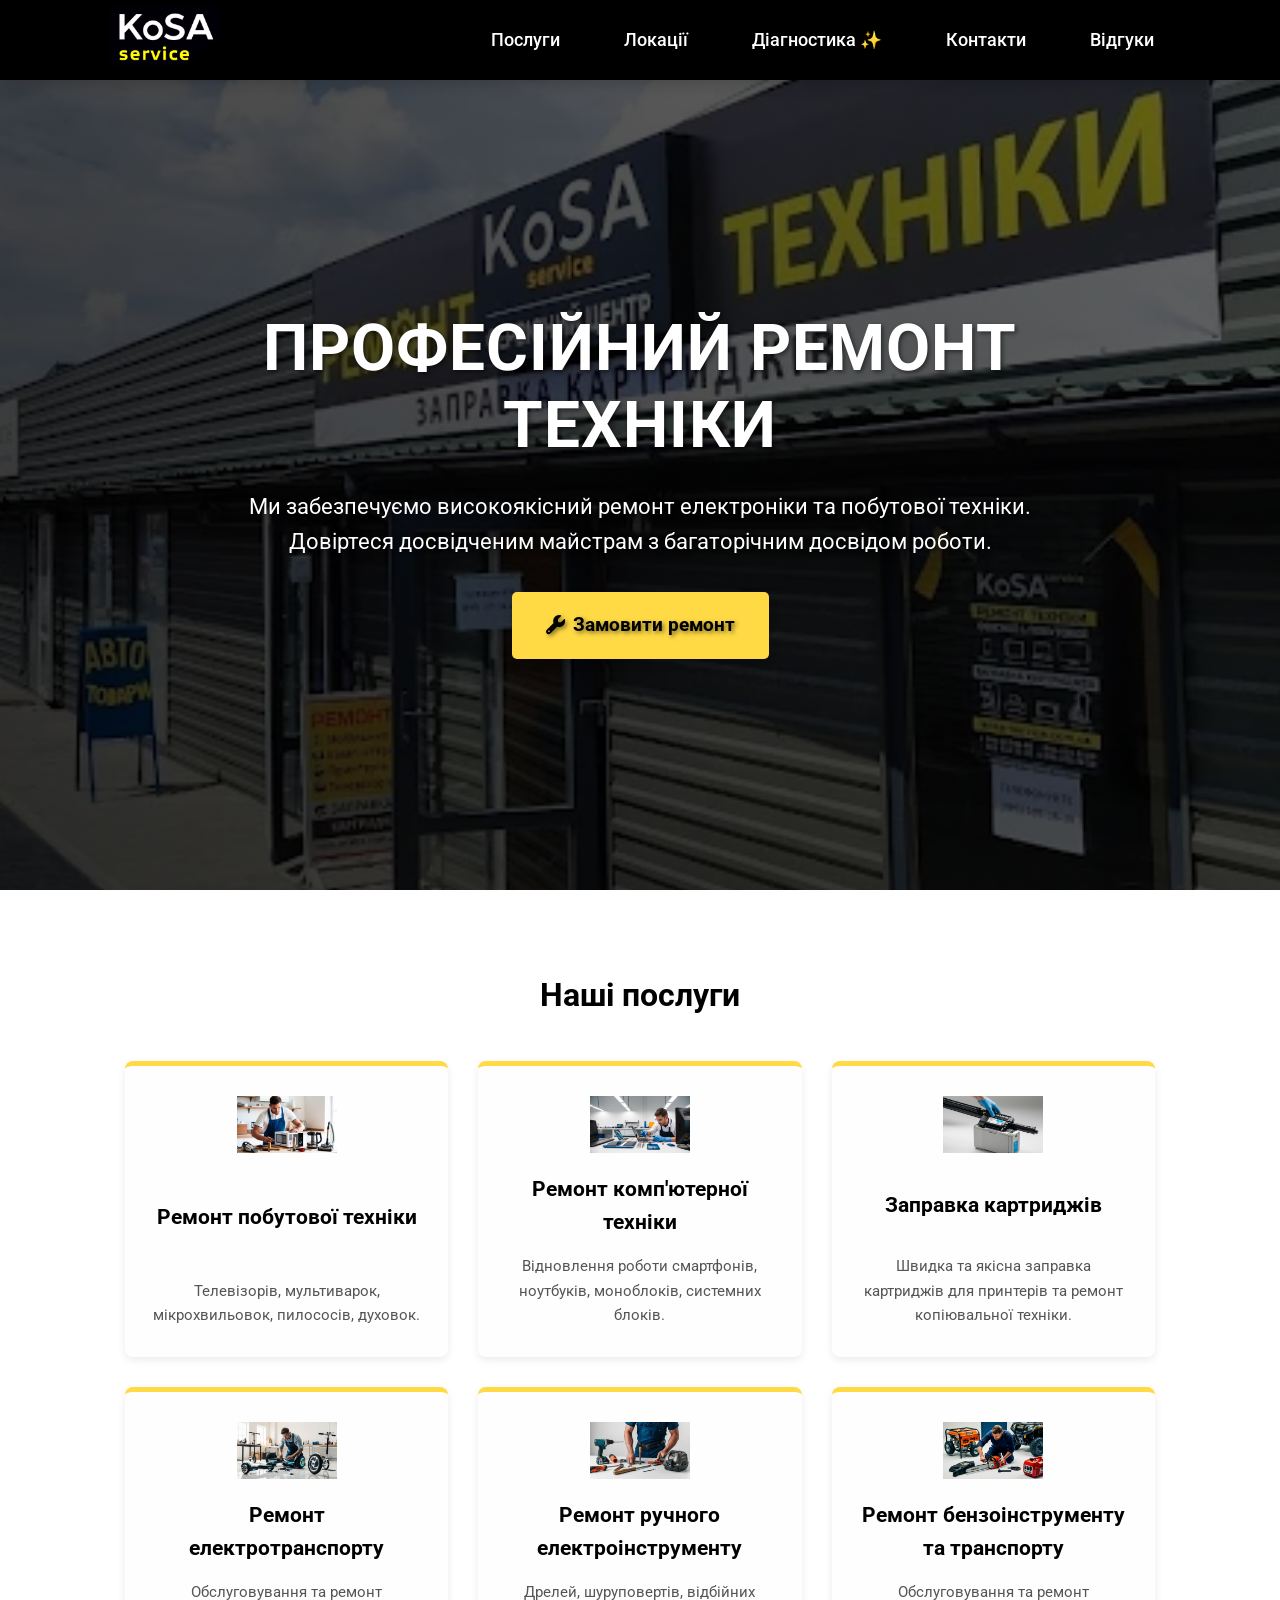
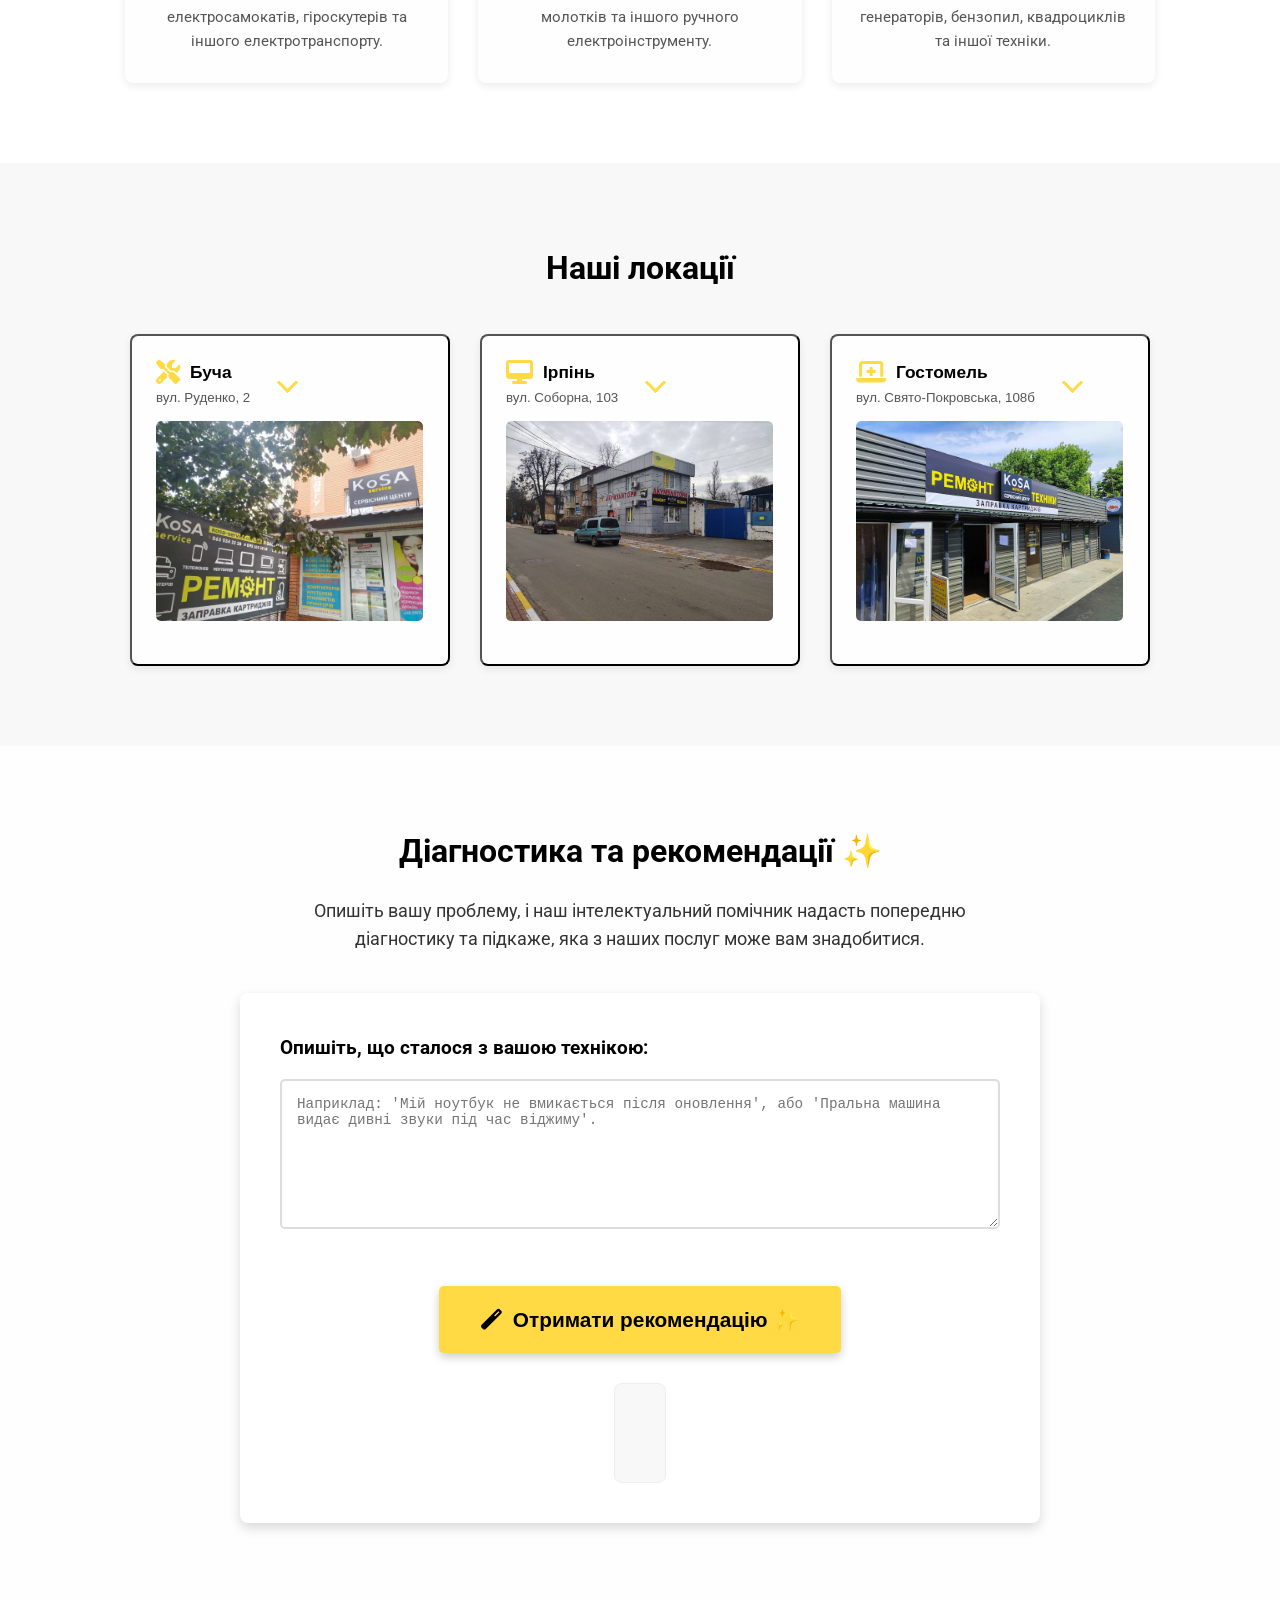
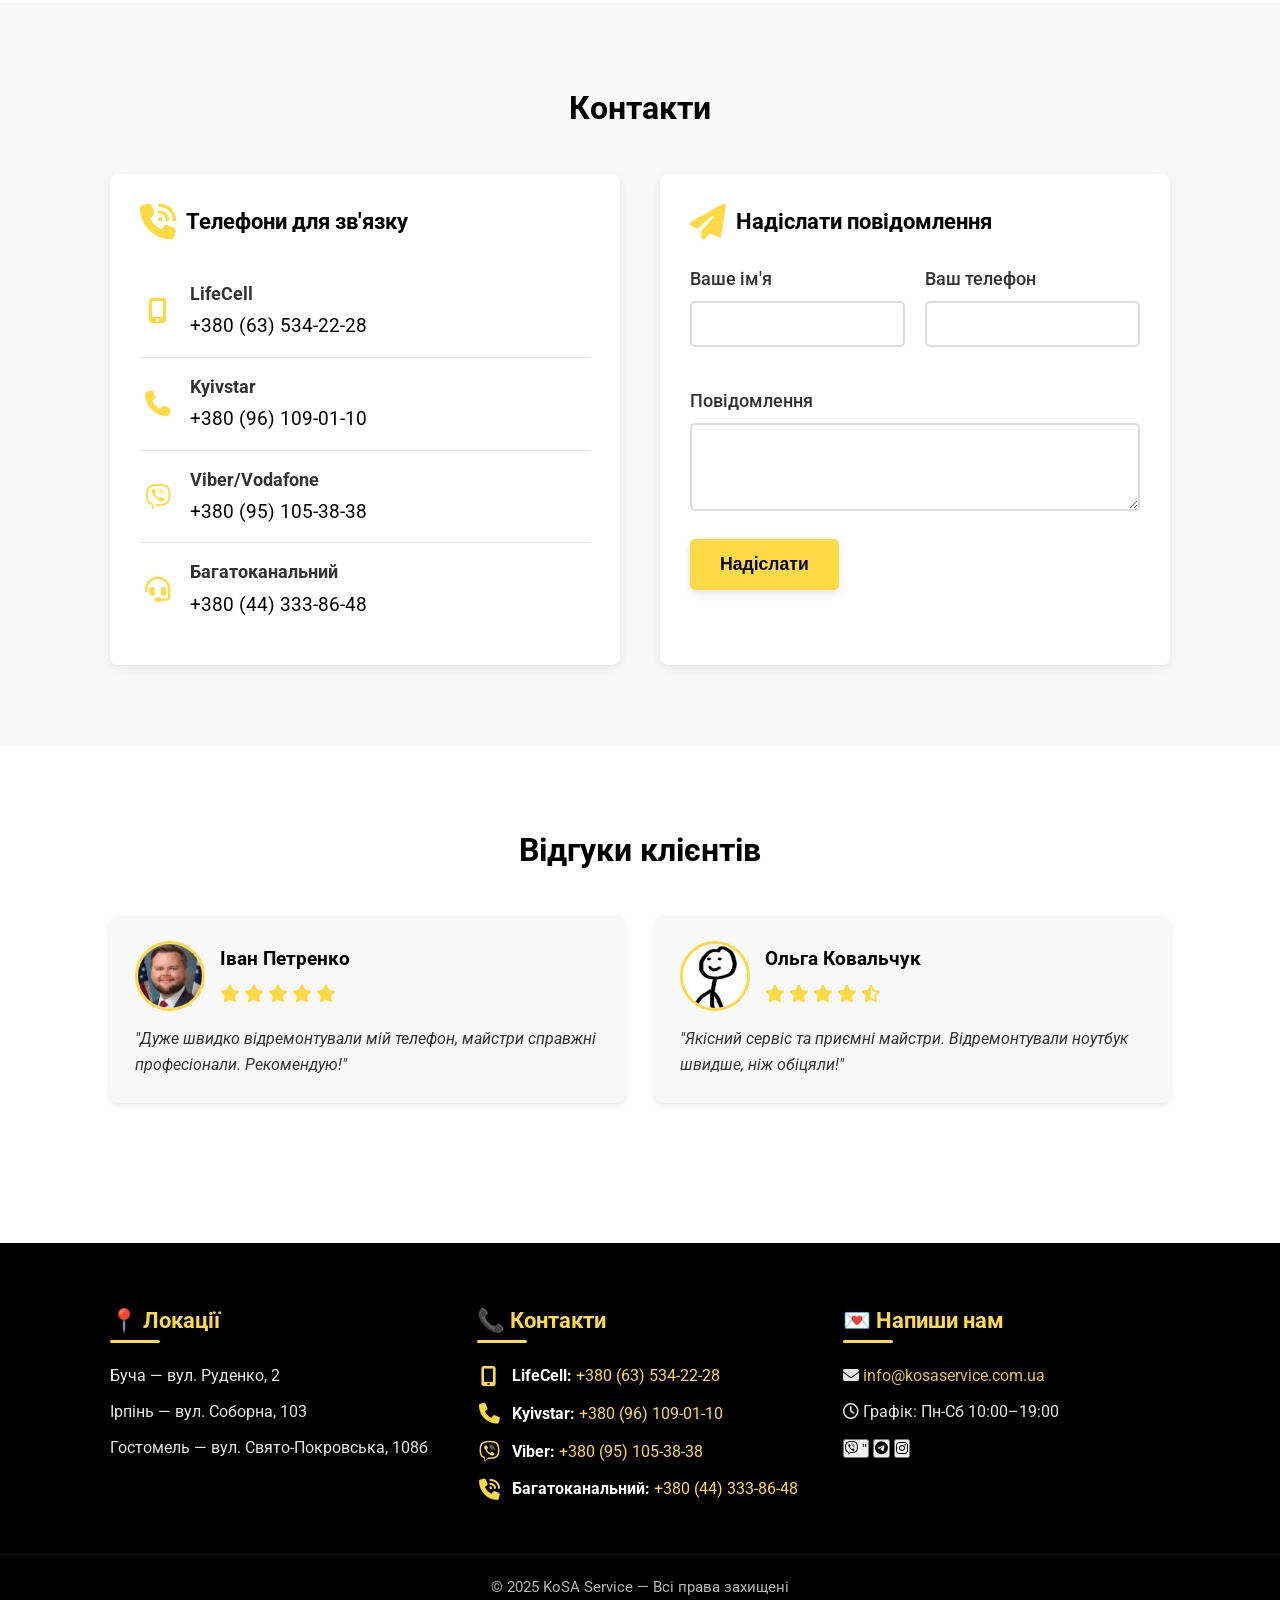
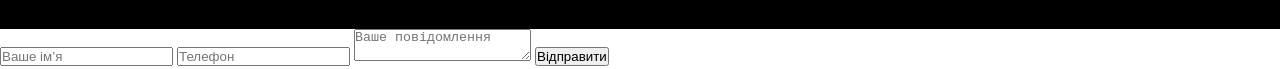
==== commit 390a6fcd: "Update index.html" ====
--- a/index.html
+++ b/index.html
@@ -637,3 +637,33 @@
 </body>
 
 </html>
+<form id="contactForm">
+  <input name="name" placeholder="Ваше ім’я">
+  <input name="phone" placeholder="Телефон">
+  <textarea name="message" placeholder="Ваше повідомлення"></textarea>
+  <button type="submit">Відправити</button>
+</form>
+
+<script>
+document.getElementById('contactForm').addEventListener('submit', async (e) => {
+  e.preventDefault();
+
+  const data = {
+    name: e.target.name.value,
+    phone: e.target.phone.value,
+    message: e.target.message.value
+  };
+
+  const response = await fetch('https://bohdi1.github.io/kosa-site/', {
+    method: 'POST',
+    headers: { 'Content-Type': 'application/json' },
+    body: JSON.stringify(data)
+  });
+
+  if (response.ok) {
+    alert('Успішно надіслано!');
+  } else {
+    alert('Щось пішло не так');
+  }
+});
+</script>
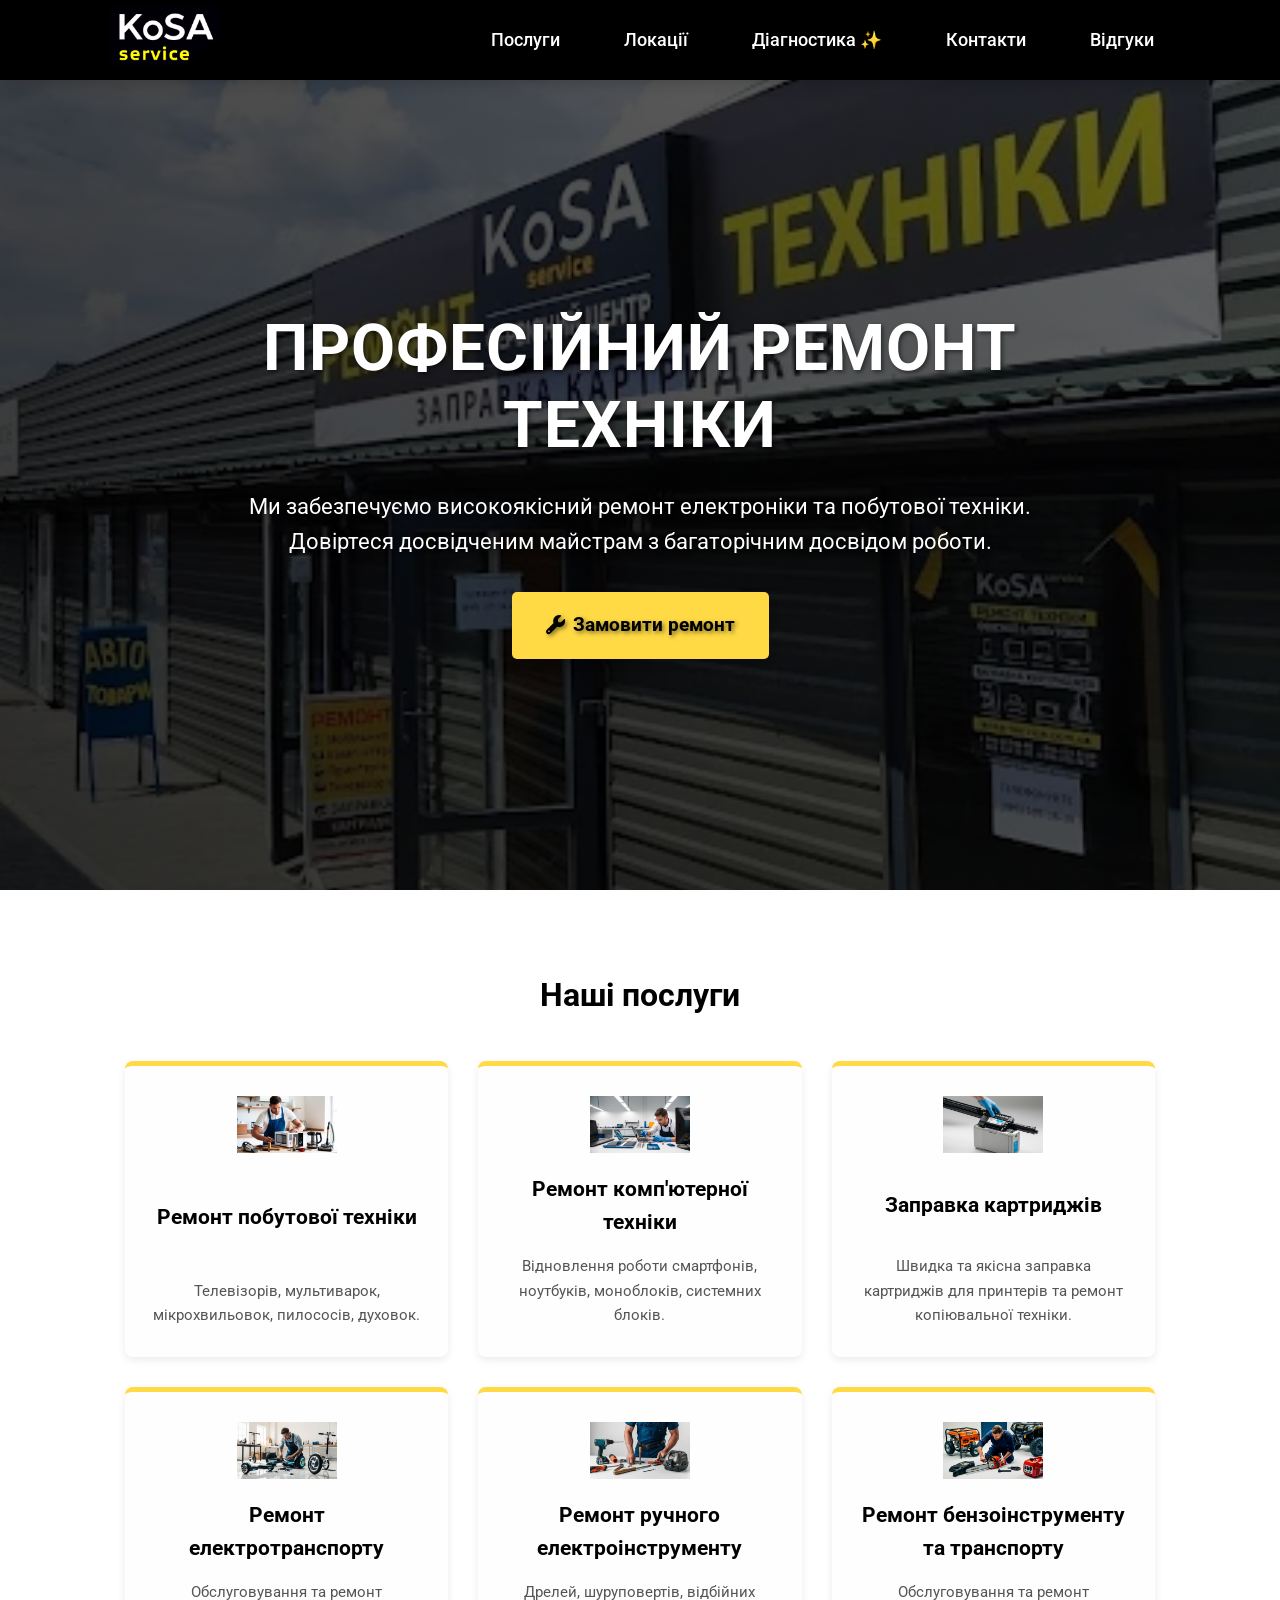
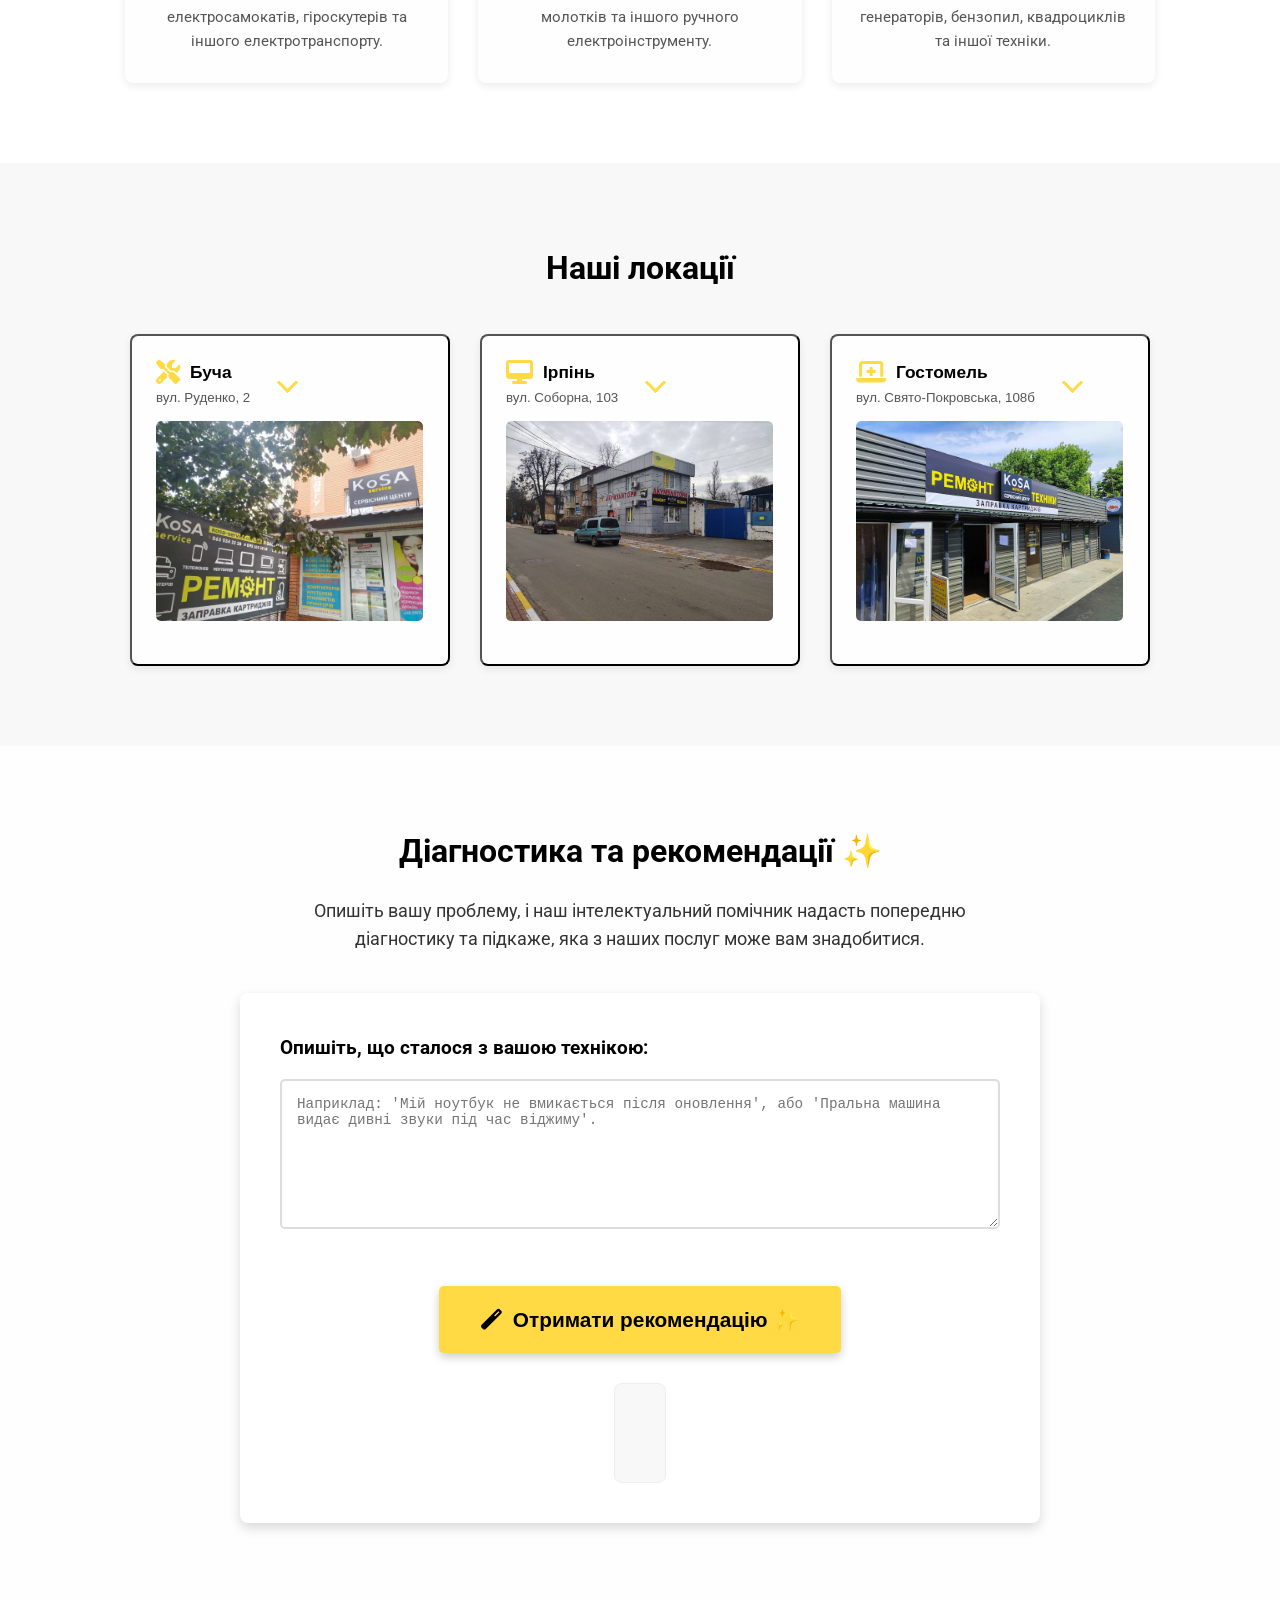
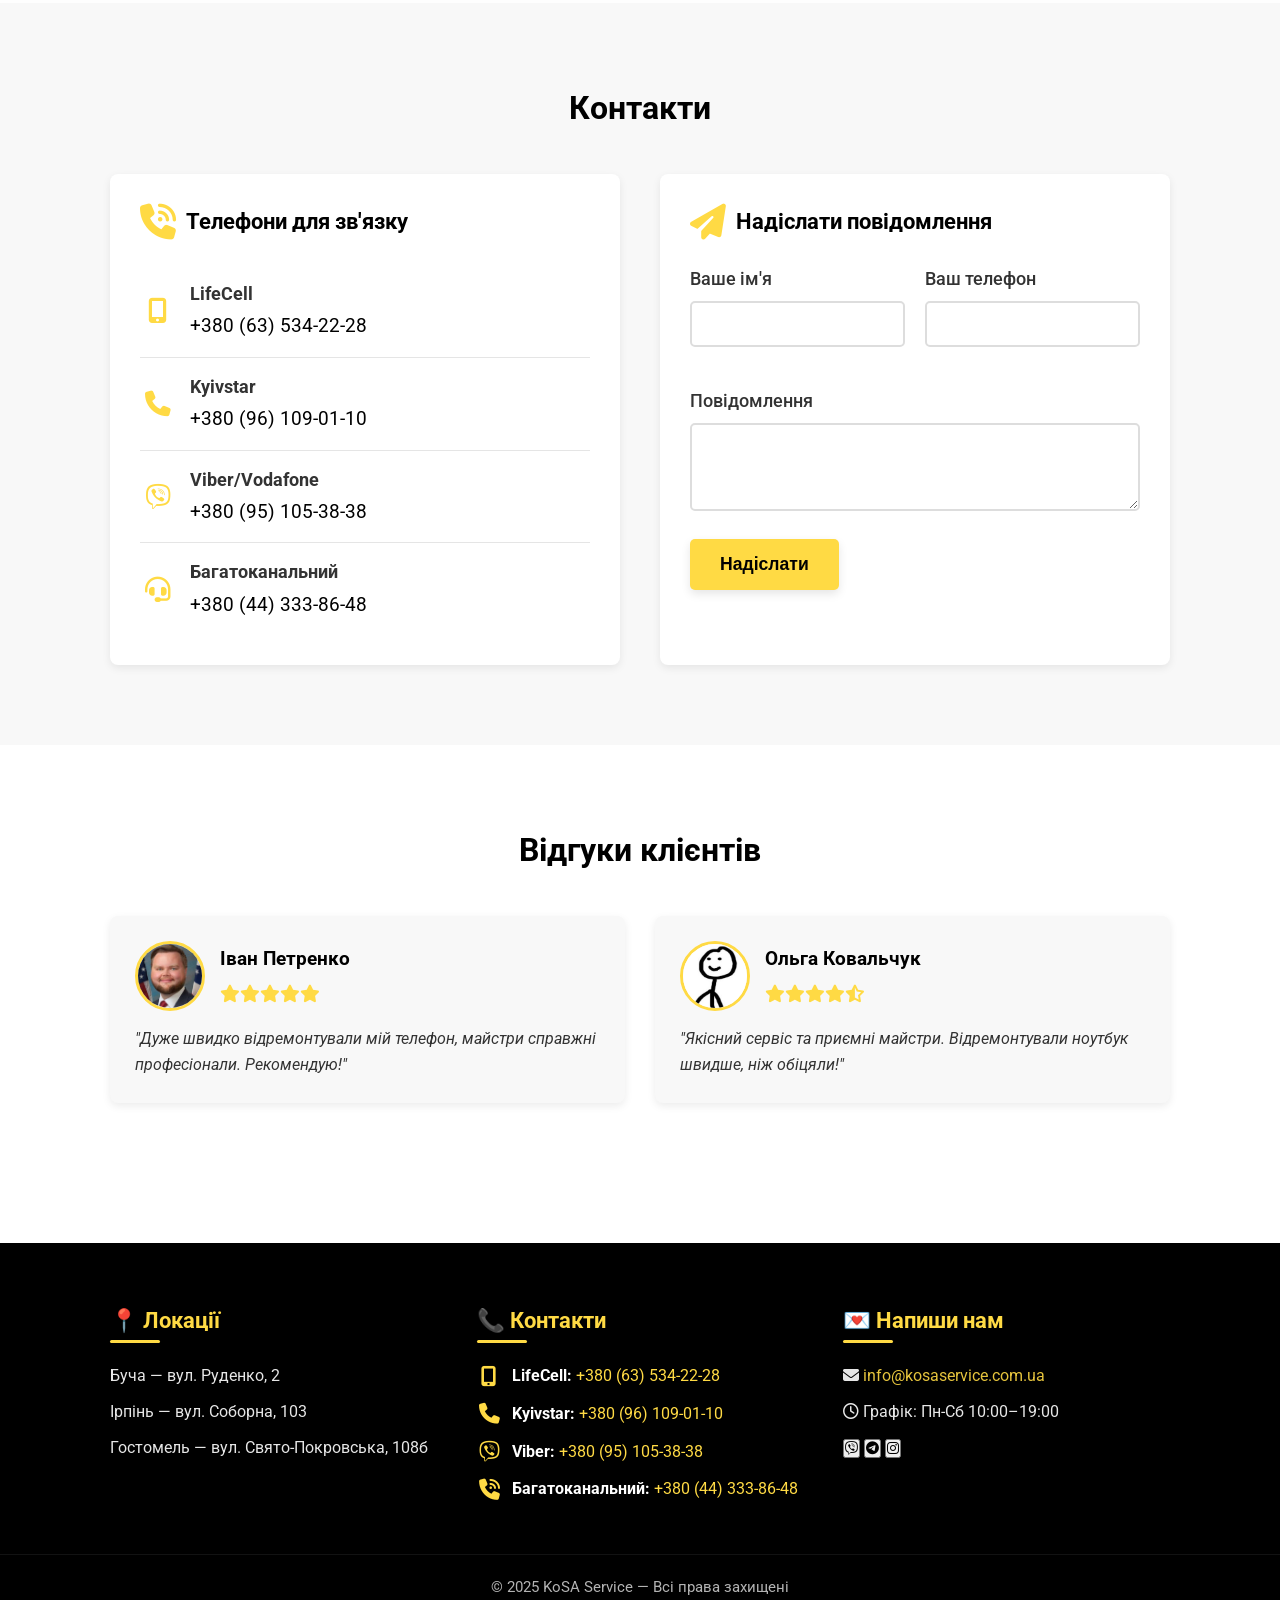
==== commit 164b2207: "Update index.html" ====
--- a/index.html
+++ b/index.html
@@ -1,6 +1,5 @@
 <!DOCTYPE html>
 <html lang="uk">
-
 <head>
   <meta charset="UTF-8">
   <meta name="viewport" content="width=device-width, initial-scale=1.0">
@@ -8,7 +7,7 @@
   <link rel="stylesheet" href="style.css">
   <link rel="preconnect" href="https://fonts.googleapis.com">
   <link rel="preconnect" href="https://fonts.gstatic.com" crossorigin>
-  <link href="https://fonts.googleapis.com/css2?family=Roboto:wght@400;700&display=swap" rel="stylesheet">
+  <link href="https://fonts.googleapis.com/css2?family=Roboto:wght@400;500;700&display=swap" rel="stylesheet">
   <link rel="stylesheet" href="https://cdnjs.cloudflare.com/ajax/libs/font-awesome/6.5.0/css/all.min.css">
 </head>
 
@@ -24,348 +23,324 @@
         <ul>
           <li><a href="#services">Послуги</a></li>
           <li><a href="#locations">Локації</a></li>
-          <li><a href="#problem-solver">Діагностика ✨</a></li> <li><a href="#contact-form">Контакти</a></li>
+          <li><a href="#problem-solver">Діагностика ✨</a></li>
+          <li><a href="#contact-form">Контакти</a></li>
           <li><a href="#testimonials">Відгуки</a></li>
         </ul>
       </nav>
     </div>
   </header>
 
-  <div class="main-banner">
-    <div class="banner-overlay"></div>
-    <div class="banner-content">
-      <h1>Професійний ремонт техніки</h1>
-      <p>Ми забезпечуємо високоякісний ремонт електроніки та побутової техніки.
-        Довіртеся досвідченим майстрам з багаторічним досвідом роботи.</p>
-      <a href="#contact-form" class="cta-button">
-        <i class="fas fa-wrench"></i>
-        Замовити ремонт
-      </a>
-    </div>
-  </div>
-
-  <section class="services-section" id="services">
-    <div class="container">
-      <h2>Наші послуги</h2>
-      <div class="services-grid">
-        <div class="service-item">
-          <img src="icon-repair-appliances.jpg" alt="Іконка Ремонт побутової техніки">
-          <h3>Ремонт побутової техніки</h3>
-          <p>Телевізорів, мультиварок, мікрохвильовок, пилососів, духовок.</p>
-        </div>
-        <div class="service-item">
-          <img src="icon-repair-computers.jpg" alt="Іконка Ремонт комп'ютерної техніки">
-          <h3>Ремонт комп'ютерної техніки</h3>
-          <p>Відновлення роботи смартфонів, ноутбуків, моноблоків, системних блоків.</p>
-        </div>
-        <div class="service-item">
-          <img src="icon-cartridge-refill.jpg" alt="Іконка Заправка картриджів">
-          <h3>Заправка картриджів</h3>
-          <p>Швидка та якісна заправка картриджів для принтерів та ремонт копіювальної техніки.</p>
-        </div>
-        <div class="service-item">
-          <img src="icon-repair-transport.jpg" alt="Іконка Ремонт електротранспорту">
-          <h3>Ремонт електротранспорту</h3>
-          <p>Обслуговування та ремонт електросамокатів, гіроскутерів та іншого електротранспорту.</p>
-        </div>
-        <div class="service-item">
-          <img src="icon-repair-tools.jpg" alt="Іконка Ремонт ручного електроінструменту">
-          <h3>Ремонт ручного електроінструменту</h3>
-          <p>Дрелей, шуруповертів, відбійних молотків та іншого ручного електроінструменту.</p>
-        </div>
-        <div class="service-item">
-          <img src="icon-repair-benzotools.jpg" alt="Іконка Ремонт бензоінструменту">
-          <h3>Ремонт бензоінструменту та транспорту</h3>
-          <p>Обслуговування та ремонт генераторів, бензопил, квадроциклів та іншої техніки.</p>
-        </div>
-      </div>
-    </div>
-  </section>
-
-  <section class="locations" id="locations">
-    <div class="container">
-      <h2>Наші локації</h2>
-      <div class="locations-wrapper">
-        <button class="location-card" onclick="toggleDetails(this)" onkeydown="if (event.key === 'Enter' || event.key === ' ') { toggleDetails(this); }">
-          <div class="card-header">
-            <div>
-              <h3><i class="fas fa-tools"></i> Буча</h3>
-              <p>вул. Руденко, 2</p>
-            </div>
-            <div class="arrow"></div>
-          </div>
-          <div class="location-preview">
-            <img src="img/locations/bucha.jpg" alt="Сервісний центр у Бучі" class="location-img">
-          </div>
-          <div class="card-details">
-            <div class="details-section">
-              <h4><i class="fas fa-users"></i> Наші працівники</h4>
-              <div class="staff-list">
-                <div class="staff">
-                  <img src="img/staff/ivan.jpg" alt="Іван Петренко">
-                  <p>Іван Петренко</p>
-                  <small>Старший майстер</small>
-                </div>
-                <div class="staff">
-                  <img src="img/staff/maria.jpg" alt="Марія Ковальчук">
-                  <p>Марія Ковальчук <small>Адміністратор</small></p>
-                </div>
-                <div class="staff">
-                  <img src="img/staff/oleg.jpg" alt="Олег Сидоренко">
-                  <p>Олег Сидоренко<br><small>Майстер з ремонту</small></p>
-                </div>
-              </div>
-            </div>
-
-            <div class="details-section">
-              <h4><i class="far fa-clock"></i> Графік роботи</h4>
-              <div class="schedule-info">
-                <p>Пн–Пт: 10:00–19:00</p>
-                <p>Сб: 10:00–17:00</p>
-                <p>Нд: вихідний</p>
-              </div>
-            </div>
-
-            <div class="details-section">
-              <h4><i class="fas fa-phone-alt"></i> Контакти</h4>
-              <div class="contact-info">
-                <p>
+  <main>
+    <div class="main-banner">
+      <div class="banner-overlay"></div>
+      <div class="banner-content">
+        <h1>Професійний ремонт техніки</h1>
+        <p>Ми забезпечуємо високоякісний ремонт електроніки та побутової техніки.
+          Довіртеся досвідченим майстрам з багаторічним досвідом роботи.</p>
+        <a href="#contact-form" class="cta-button">
+          <i class="fas fa-wrench"></i>
+          Замовити ремонт
+        </a>
+      </div>
+    </div>
+
+    <section class="services-section" id="services">
+      <div class="container">
+        <h2>Наші послуги</h2>
+        <div class="services-grid">
+          <div class="service-item">
+            <img src="icon-repair-appliances.jpg" alt="Ремонт побутової техніки">
+            <h3>Ремонт побутової техніки</h3>
+            <p>Телевізорів, мультиварок, мікрохвильовок, пилососів, духовок.</p>
+          </div>
+          <div class="service-item">
+            <img src="icon-repair-computers.jpg" alt="Ремонт комп'ютерної техніки">
+            <h3>Ремонт комп'ютерної техніки</h3>
+            <p>Відновлення роботи смартфонів, ноутбуків, моноблоків, системних блоків.</p>
+          </div>
+          <div class="service-item">
+            <img src="icon-cartridge-refill.jpg" alt="Заправка картриджів">
+            <h3>Заправка картриджів</h3>
+            <p>Швидка та якісна заправка картриджів для принтерів та ремонт копіювальної техніки.</p>
+          </div>
+          <div class="service-item">
+            <img src="icon-repair-transport.jpg" alt="Ремонт електротранспорту">
+            <h3>Ремонт електротранспорту</h3>
+            <p>Обслуговування та ремонт електросамокатів, гіроскутерів та іншого електротранспорту.</p>
+          </div>
+          <div class="service-item">
+            <img src="icon-repair-tools.jpg" alt="Ремонт ручного електроінструменту">
+            <h3>Ремонт ручного електроінструменту</h3>
+            <p>Дрелей, шуруповертів, відбійних молотків та іншого ручного електроінструменту.</p>
+          </div>
+          <div class="service-item">
+            <img src="icon-repair-benzotools.jpg" alt="Ремонт бензоінструменту">
+            <h3>Ремонт бензоінструменту та транспорту</h3>
+            <p>Обслуговування та ремонт генераторів, бензопил, квадроциклів та іншої техніки.</p>
+          </div>
+        </div>
+      </div>
+    </section>
+
+    <section class="locations" id="locations">
+      <div class="container">
+        <h2>Наші локації</h2>
+        <div class="locations-wrapper">
+          <button class="location-card" type="button" aria-expanded="false">
+            <div class="card-header">
+              <div>
+                <h3><i class="fas fa-tools"></i> Буча</h3>
+                <p>вул. Руденко, 2</p>
+              </div>
+              <div class="arrow"></div>
+            </div>
+            <div class="location-preview">
+              <img src="img/locations/bucha.jpg" alt="Сервісний центр у Бучі" class="location-img">
+            </div>
+            <div class="card-details">
+              <div class="details-section">
+                <h4><i class="fas fa-users"></i> Наші працівники</h4>
+                <div class="staff-list">
+                  <div class="staff">
+                    <img src="img/staff/ivan.jpg" alt="Іван Петренко">
+                    <p>Іван Петренко</p>
+                    <small>Старший майстер</small>
+                  </div>
+                  <div class="staff">
+                    <img src="img/staff/maria.jpg" alt="Марія Ковальчук">
+                    <p>Марія Ковальчук<br><small>Адміністратор</small></p>
+                  </div>
+                  <div class="staff">
+                    <img src="img/staff/oleg.jpg" alt="Олег Сидоренко">
+                    <p>Олег Сидоренко<br><small>Майстер з ремонту</small></p>
+                  </div>
+                </div>
+              </div>
+              <div class="details-section">
+                <h4><i class="far fa-clock"></i> Графік роботи</h4>
+                <div class="schedule-info">
+                  <p>Пн–Пт: 10:00–19:00</p>
+                  <p>Сб: 10:00–17:00</p>
+                  <p>Нд: вихідний</p>
+                </div>
+              </div>
+              <div class="details-section">
+                <h4><i class="fas fa-phone-alt"></i> Контакти</h4>
+                <div class="contact-info">
+                  <p><i class="fas fa-mobile-alt"></i> <a href="tel:+380970000001">+38 (097) 000-00-01</a></p>
+                </div>
+              </div>
+            </div>
+          </button>
+
+          <button class="location-card" type="button" aria-expanded="false">
+            <div class="card-header">
+              <div>
+                <h3><i class="fas fa-desktop"></i> Ірпінь</h3>
+                <p>вул. Соборна, 103</p>
+              </div>
+              <div class="arrow"></div>
+            </div>
+            <div class="location-preview">
+              <img src="img/locations/irpin.jpg" alt="Сервісний центр в Ірпені" class="location-img">
+            </div>
+            <div class="card-details">
+              <div class="details-section">
+                <h4><i class="fas fa-users"></i> Наші працівники</h4>
+                <div class="staff-list">
+                  <div class="staff">
+                    <img src="img/staff/anna.jpg" alt="Анна Мельник">
+                    <p>Анна Мельник<br><small>Керівник відділення</small></p>
+                  </div>
+                  <div class="staff">
+                    <img src="img/staff/vasyl.jpg" alt="Василь Коваль">
+                    <p>Василь Коваль<br><small>Майстер з ремонту</small></p>
+                  </div>
+                  <div class="staff">
+                    <img src="img/staff/tetyana.jpg" alt="Тетяна Шевченко">
+                    <p>Тетяна Шевченко<br><small>Приймальниця</small></p>
+                  </div>
+                </div>
+              </div>
+              <div class="details-section">
+                <h4><i class="far fa-clock"></i> Графік роботи</h4>
+                <div class="schedule-info">
+                  <p>Пн–Пт: 10:00–19:00</p>
+                  <p>Сб: 10:00–17:00</p>
+                  <p>Нд: вихідний</p>
+                </div>
+              </div>
+              <div class="details-section">
+                <h4><i class="fas fa-phone-alt"></i> Контакти</h4>
+                <div class="contact-info">
+                  <p><i class="fas fa-mobile-alt"></i> <a href="tel:+380970000002">+38 (097) 000-00-02</a></p>
+                </div>
+              </div>
+            </div>
+          </button>
+
+          <button class="location-card" type="button" aria-expanded="false">
+            <div class="card-header">
+              <div>
+                <h3><i class="fas fa-laptop-medical"></i> Гостомель</h3>
+                <p>вул. Свято-Покровська, 108б</p>
+              </div>
+              <div class="arrow"></div>
+            </div>
+            <div class="location-preview">
+              <img src="img/locations/hostomel.jpg" alt="Сервісний центр у Гостомелі" class="location-img">
+            </div>
+            <div class="card-details">
+              <div class="details-section">
+                <h4><i class="fas fa-users"></i> Наші працівники</h4>
+                <div class="staff-list">
+                  <div class="staff">
+                    <img src="img/staff/luna.jpg" alt="Luna ШІ">
+                    <p>Luna ШІ<br><small>Технічний директор</small></p>
+                  </div>
+                  <div class="staff">
+                    <img src="img/staff/bohdan.jpg" alt="Остапчук Богдан">
+                    <p>Остапчук Богдан<br><small>Адміністратор</small></p>
+                  </div>
+                  <div class="staff">
+                    <img src="img/staff/anislav.jpg" alt="Аніслав Грабовський">
+                    <p>Аніслав Грабовський<br><small>Майстер з ремонту</small></p>
+                  </div>
+                </div>
+              </div>
+              <div class="details-section">
+                <h4><i class="far fa-clock"></i> Графік роботи</h4>
+                <div class="schedule-info">
+                  <p>Вт–Пт: 9:00–18:00</p>
+                  <p>Субота: 10:00–16:00</p>
+                  <p>Неділя-Понеділок: вихідний</p>
+                </div>
+              </div>
+              <div class="details-section">
+                <h4><i class="fas fa-phone-alt"></i> Контакти</h4>
+                <div class="contact-info">
+                  <p><i class="fas fa-mobile-alt"></i> <a href="tel:+380734142491">+38 (073) 414-24-91</a></p>
+                </div>
+              </div>
+            </div>
+          </button>
+        </div>
+      </div>
+    </section>
+
+    <section class="problem-solver-section" id="problem-solver">
+      <div class="container">
+        <h2>Діагностика та рекомендації ✨</h2>
+        <p class="section-description">Опишіть вашу проблему, і наш інтелектуальний помічник надасть попередню діагностику та підкаже, яка з наших послуг може вам знадобитися.</p>
+        <div class="problem-solver-card">
+          <div class="form-group">
+            <label for="problemDescription">Опишіть, що сталося з вашою технікою:</label>
+            <textarea id="problemDescription" rows="6" placeholder="Наприклад: 'Мій ноутбук не вмикається після оновлення', або 'Пральна машина видає дивні звуки під час віджиму'." required></textarea>
+          </div>
+          <button id="generateSuggestionBtn" type="button" class="cta-button">
+            <i class="fas fa-magic"></i> Отримати рекомендацію ✨
+          </button>
+          <div id="loadingSpinner" class="loading-spinner"></div>
+          <div id="suggestionResult" class="suggestion-result"></div>
+        </div>
+      </div>
+    </section>
+
+    <section class="contact-section" id="contact-form">
+      <div class="container">
+        <h2>Контакти</h2>
+        <div class="contact-content">
+          <div class="contact-info-card">
+            <div class="contact-card">
+              <h3><i class="fas fa-phone-volume"></i> Телефони для зв'язку</h3>
+              <ul class="phone-list">
+                <li>
                   <i class="fas fa-mobile-alt"></i>
-                  <a href="tel:+380970000001">+38 (097) 000-00-01</a>
-                </p>
-              </div>
-            </div>
-          </div>
-        </button>
-
-        <button class="location-card" onclick="toggleDetails(this)" onkeydown="if (event.key === 'Enter' || event.key === ' ') { toggleDetails(this); }">
-          <div class="card-header">
-            <div>
-              <h3><i class="fas fa-desktop"></i> Ірпінь</h3>
-              <p>вул. Соборна, 103</p>
-            </div>
-            <div class="arrow"></div>
-          </div>
-          <div class="location-preview">
-            <img src="img/locations/irpin.jpg" alt="Сервісний центр в Ірпені" class="location-img">
-          </div>
-          <div class="card-details">
-            <div class="details-section">
-              <h4><i class="fas fa-users"></i> Наші працівники</h4>
-              <div class="staff-list">
-                <div class="staff">
-                  <img src="img/staff/anna.jpg" alt="Анна Мельник">
-                  <p>Анна Мельник<br><small>Керівник відділення</small></p>
-                </div>
-                <div class="staff">
-                  <img src="img/staff/vasyl.jpg" alt="Василь Коваль">
-                  <p>Василь Коваль<br><small>Майстер з ремонту</small></p>
-                </div>
-                <div class="staff">
-                  <img src="img/staff/tetyana.jpg" alt="Тетяна Шевченко">
-                  <p>Тетяна Шевченко<br><small>Приймальниця</small></p>
-                </div>
-              </div>
-            </div>
-
-            <div class="details-section">
-              <h4><i class="far fa-clock"></i> Графік роботи</h4>
-              <div class="schedule-info">
-                <p>Пн–Пт: 10:00–19:00</p>
-                <p>Сб: 10:00–17:00</p>
-                <p>Нд: вихідний</p>
-              </div>
-            </div>
-
-            <div class="details-section">
-              <h4><i class="fas fa-phone-alt"></i> Контакти</h4>
-              <div class="contact-info">
-                <p>
-                  <i class="fas fa-mobile-alt"></i>
-                  <a href="tel:+380970000002">+38 (097) 000-00-02</a>
-                </p>
-              </div>
-            </div>
-          </div>
-        </button>
-
-        <button class="location-card" onclick="toggleDetails(this)" onkeydown="if (event.key === 'Enter' || event.key === ' ') { toggleDetails(this); }">
-          <div class="card-header">
-            <div>
-              <h3><i class="fas fa-laptop-medical"></i> Гостомель</h3>
-              <p>вул. Свято-Покровська, 108б</p>
-            </div>
-            <div class="arrow"></div>
-          </div>
-          <div class="location-preview">
-            <img src="img/locations/hostomel.jpg" alt="Сервісний центр у Гостомелі" class="location-img">
-          </div>
-          <div class="card-details">
-            <div class="details-section">
-              <h4><i class="fas fa-users"></i> Наші працівники</h4>
-              <div class="staff-list">
-                <div class="staff">
-                  <img src="img/staff/luna.jpg" alt="Luna ШІ">
-                  <p>Luna ШІ<br><small>Технічний директор</small></p>
-                </div>
-                <div class="staff">
-                  <img src="img/staff/bohdan.jpg" alt="Остапчук Богдан">
-                  <p>Остапчук Богдан<br><small>Адміністратор</small></p>
-                </div>
-                <div class="staff">
-                  <img src="img/staff/anislav.jpg" alt="Аніслав Грабовський">
-                  <p>Аніслав Грабовський<br><small>Майстер з ремонту</small></p>
-                </div>
-              </div>
-            </div>
-
-            <div class="details-section">
-              <h4><i class="far fa-clock"></i> Графік роботи</h4>
-              <div class="schedule-info">
-                <p>Вт–Пт: 9:00–18:00</p>
-                <p>Субота: 10:00–16:00</p>
-                <p>Неділя-Понеділок: вихідний</p>
-              </div>
-            </div>
-
-            <div class="details-section">
-              <h4><i class="fas fa-phone-alt"></i> Контакти</h4>
-              <div class="contact-info">
-                <p>
-                  <i class="fas fa-mobile-alt"></i>
-                  <a href="tel:+380734142491">+38 (073) 414-24-91</a>
-                </p>
-              </div>
-            </div>
-          </div>
-        </button>
-
-      </div>
-    </div>
-  </section>
-
-  <section class="problem-solver-section" id="problem-solver">
-    <div class="container">
-      <h2>Діагностика та рекомендації ✨</h2>
-      <p class="section-description">Опишіть вашу проблему, і наш інтелектуальний помічник надасть попередню діагностику та підкаже, яка з наших послуг може вам знадобитися.</p>
-      <div class="problem-solver-card">
-        <div class="form-group">
-          <label for="problemDescription">Опишіть, що сталося з вашою технікою:</label>
-          <textarea id="problemDescription" rows="6" placeholder="Наприклад: 'Мій ноутбук не вмикається після оновлення', або 'Пральна машина видає дивні звуки під час віджиму'." required></textarea>
-        </div>
-        <button id="generateSuggestionBtn" class="cta-button">
-          <i class="fas fa-magic"></i> Отримати рекомендацію ✨
-        </button>
-        <div id="loadingSpinner" class="loading-spinner"></div>
-        <div id="suggestionResult" class="suggestion-result">
-          </div>
-      </div>
-    </div>
-  </section>
-
-  <section class="contact-section" id="contact-form">
-    <div class="container">
-      <h2>Контакти</h2>
-      <div class="contact-content">
-        <div class="contact-info-card">
-          <div class="contact-card">
-            <h3><i class="fas fa-phone-volume"></i> Телефони для зв'язку</h3>
-            <ul class="phone-list">
-              <li>
-                <i class="fas fa-mobile-alt"></i>
-                <div class="phone-info">
-                  <strong>LifeCell</strong>
-                  <a href="tel:+380635342228">+380 (63) 534-22-28</a>
-                </div>
-              </li>
-              <li>
-                <i class="fas fa-phone"></i>
-                <div class="phone-info">
-                  <strong>Kyivstar</strong>
-                  <a href="tel:+380961090110">+380 (96) 109-01-10</a>
-                </div>
-              </li>
-              <li>
-                <i class="fab fa-viber"></i>
-                <div class="phone-info">
-                  <strong>Viber/Vodafone</strong>
-                  <a href="tel:+380951053838">+380 (95) 105-38-38</a>
-                </div>
-              </li>
-              <li>
-                <i class="fas fa-headset"></i>
-                <div class="phone-info">
-                  <strong>Багатоканальний</strong>
-                  <a href="tel:+380443338648">+380 (44) 333-86-48</a>
-                </div>
-              </li>
-            </ul>
-          </div>
-        </div>
-
-        <form class="contact-form" id="contactForm" action="#" method="post">
-          <h3><i class="fas fa-paper-plane"></i> Надіслати повідомлення</h3>
-          <div class="form-grid">
+                  <div class="phone-info">
+                    <strong>LifeCell</strong>
+                    <a href="tel:+380635342228">+380 (63) 534-22-28</a>
+                  </div>
+                </li>
+                <li>
+                  <i class="fas fa-phone"></i>
+                  <div class="phone-info">
+                    <strong>Kyivstar</strong>
+                    <a href="tel:+380961090110">+380 (96) 109-01-10</a>
+                  </div>
+                </li>
+                <li>
+                  <i class="fab fa-viber"></i>
+                  <div class="phone-info">
+                    <strong>Viber/Vodafone</strong>
+                    <a href="tel:+380951053838">+380 (95) 105-38-38</a>
+                  </div>
+                </li>
+                <li>
+                  <i class="fas fa-headset"></i>
+                  <div class="phone-info">
+                    <strong>Багатоканальний</strong>
+                    <a href="tel:+380443338648">+380 (44) 333-86-48</a>
+                  </div>
+                </li>
+              </ul>
+            </div>
+          </div>
+          <form class="contact-form" id="contactForm">
+            <h3><i class="fas fa-paper-plane"></i> Надіслати повідомлення</h3>
+            <div class="form-grid">
+              <div class="form-group">
+                <label for="name">Ваше ім'я</label>
+                <input type="text" id="name" name="name" required>
+              </div>
+              <div class="form-group">
+                <label for="phone">Ваш телефон</label>
+                <input type="tel" id="phone" name="phone" required>
+              </div>
+            </div>
             <div class="form-group">
-              <label for="name">Ваше ім'я</label>
-              <input type="text" id="name" name="name" required>
-            </div>
-            <div class="form-group">
-              <label for="phone">Ваш телефон</label>
-              <input type="tel" id="phone" name="phone" required>
-            </div>
-          </div>
-          <div class="form-group">
-            <label for="message">Повідомлення</label>
-            <textarea id="message" name="message" rows="4" required></textarea>
-          </div>
-          <button type="submit">Надіслати</button>
-          <div id="formStatus" style="margin-top:15px;"></div>
-        </form>
-      </div>
-    </div>
-  </section>
-
-  <section class="testimonials-section" id="testimonials">
-    <div class="container">
-      <h2>Відгуки клієнтів</h2>
-      <div class="testimonials-list">
-        <div class="testimonial-item">
-          <div class="testimonial-header">
-            <img src="img/rev/vens.jpg" alt="Іван П." class="client-avatar">
-            <div class="client-info">
-              <h4>Іван Петренко</h4>
-              <div class="rating">
-                <i class="fas fa-star"></i>
-                <i class="fas fa-star"></i>
-                <i class="fas fa-star"></i>
-                <i class="fas fa-star"></i>
-                <i class="fas fa-star"></i>
-              </div>
-            </div>
-          </div>
-          <p class="testimonial-text">"Дуже швидко відремонтували мій телефон, майстри справжні професіонали. Рекомендую!"</p>
-        </div>
-
-        <div class="testimonial-item">
-          <div class="testimonial-header">
-            <img src="img/rev/stickman.jpg" alt="Ольга К." class="client-avatar">
-            <div class="client-info">
-              <h4>Ольга Ковальчук</h4>
-              <div class="rating">
-                <i class="fas fa-star"></i>
-                <i class="fas fa-star"></i>
-                <i class="fas fa-star"></i>
-                <i class="fas fa-star"></i>
-                <i class="fas fa-star-half-alt"></i>
-              </div>
-            </div>
-          </div>
-          <p class="testimonial-text">"Якісний сервіс та приємні майстри. Відремонтували ноутбук швидше, ніж обіцяли!"</p>
-        </div>
-      </div>
-    </div>
-  </section>
+              <label for="message">Повідомлення</label>
+              <textarea id="message" name="message" rows="4" required></textarea>
+            </div>
+            <button type="submit">Надіслати</button>
+            <div id="formStatus" style="margin-top:15px;"></div>
+          </form>
+        </div>
+      </div>
+    </section>
+
+    <section class="testimonials-section" id="testimonials">
+      <div class="container">
+        <h2>Відгуки клієнтів</h2>
+        <div class="testimonials-list">
+          <div class="testimonial-item">
+            <div class="testimonial-header">
+              <img src="img/rev/vens.jpg" alt="Іван П." class="client-avatar">
+              <div class="client-info">
+                <h4>Іван Петренко</h4>
+                <div class="rating">
+                  <i class="fas fa-star"></i><i class="fas fa-star"></i><i class="fas fa-star"></i><i class="fas fa-star"></i><i class="fas fa-star"></i>
+                </div>
+              </div>
+            </div>
+            <p class="testimonial-text">"Дуже швидко відремонтували мій телефон, майстри справжні професіонали. Рекомендую!"</p>
+          </div>
+          <div class="testimonial-item">
+            <div class="testimonial-header">
+              <img src="img/rev/stickman.jpg" alt="Ольга К." class="client-avatar">
+              <div class="client-info">
+                <h4>Ольга Ковальчук</h4>
+                <div class="rating">
+                  <i class="fas fa-star"></i><i class="fas fa-star"></i><i class="fas fa-star"></i><i class="fas fa-star"></i><i class="fas fa-star-half-alt"></i>
+                </div>
+              </div>
+            </div>
+            <p class="testimonial-text">"Якісний сервіс та приємні майстри. Відремонтували ноутбук швидше, ніж обіцяли!"</p>
+          </div>
+        </div>
+      </div>
+    </section>
+  </main>
 
   <footer class="main-footer">
     <div class="footer-container">
@@ -375,295 +350,48 @@
         <p>Ірпінь — вул. Соборна, 103</p>
         <p>Гостомель — вул. Свято-Покровська, 108б</p>
       </div>
-
       <div class="footer-section">
         <h3>📞 Контакти</h3>
         <ul class="footer-contacts">
-          <li>
-            <i class="fas fa-mobile-alt"></i>
-            <span><strong>LifeCell:</strong> <a href="tel:+380635342228">+380 (63) 534-22-28</a></span>
-          </li>
-          <li>
-            <i class="fas fa-phone"></i>
-            <span><strong>Kyivstar:</strong> <a href="tel:+380961090110">+380 (96) 109-01-10</a></span>
-          </li>
-          <li>
-            <i class="fab fa-viber"></i>
-            <span><strong>Viber:</strong> <a href="tel:+380951053838">+380 (95) 105-38-38</a></span>
-          </li>
-          <li>
-            <i class="fas fa-phone-volume"></i>
-            <span><strong>Багатоканальний:</strong> <a href="tel:+380443338648">+380 (44) 333-86-48</a></span>
-          </li>
+          <li><i class="fas fa-mobile-alt"></i><span><strong>LifeCell:</strong> <a href="tel:+380635342228">+380 (63) 534-22-28</a></span></li>
+          <li><i class="fas fa-phone"></i><span><strong>Kyivstar:</strong> <a href="tel:+380961090110">+380 (96) 109-01-10</a></span></li>
+          <li><i class="fab fa-viber"></i><span><strong>Viber:</strong> <a href="tel:+380951053838">+380 (95) 105-38-38</a></span></li>
+          <li><i class="fas fa-phone-volume"></i><span><strong>Багатоканальний:</strong> <a href="tel:+380443338648">+380 (44) 333-86-48</a></span></li>
         </ul>
       </div>
-
       <div class="footer-section">
         <h3>💌 Напиши нам</h3>
         <p><i class="fas fa-envelope"></i> <a href="mailto:info@kosaservice.com.ua">info@kosaservice.com.ua</a></p>
         <p><i class="far fa-clock"></i> Графік: Пн-Сб 10:00–19:00</p>
         <div class="social-icons">
-          <button class="viber tooltip" onclick="showQR('viber')" aria-label="Показати Viber QR-код">
+          <button type="button" class="viber tooltip" aria-label="Показати Viber QR-код">
             <i class="fab fa-viber"></i>
             <span class="tooltiptext">Viber</span>
-''          </button>
-          <button class="telegram tooltip" onclick="showQR('telegram')" aria-label="Показати Telegram QR-код">
+          </button>
+          <button type="button" class="telegram tooltip" aria-label="Показати Telegram QR-код">
             <i class="fab fa-telegram"></i>
             <span class="tooltiptext">Telegram</span>
           </button>
-          <button class="instagram tooltip" onclick="showQR('instagram')" aria-label="Показати Instagram QR-код">
+          <button type="button" class="instagram tooltip" aria-label="Показати Instagram QR-код">
             <i class="fab fa-instagram"></i>
             <span class="tooltiptext">Instagram</span>
           </button>
         </div>
       </div>
     </div>
-
     <div class="footer-copyright">
       <p>&copy; 2025 KoSA Service — Всі права захищені</p>
     </div>
   </footer>
 
-  <div id="qrPopup" class="qr-popup">
+  <div id="qrPopup" class="qr-popup" style="display: none;">
     <div class="qr-box">
-      <button class="close-btn" aria-label="Закрити" onclick="hideQR()" onkeydown="if (event.key === 'Enter' || event.key === ' ') { hideQR(); }">×</button>
+      <button class="close-btn" type="button" aria-label="Закрити">×</button>
       <img id="qrImage" src="" alt="QR Code">
       <p id="qrText" class="qr-text"></p>
     </div>
   </div>
 
-  <script>
-    /**
-     * Показує спливаюче вікно з QR-кодом для обраної платформи.
-     * @param {string} platform - Назва соціальної платформи ('viber', 'telegram', 'instagram').
-     */
-    function showQR(platform) {
-      const urls = {
-        viber: 'viber://chat?number=%2B380951053838',
-        telegram: 'https://t.me/KoSAService_Official', // Оновлено посилання
-        instagram: 'https://www.instagram.com/kosa_service/' // Оновлено посилання
-      };
-      const texts = {
-        viber: 'Відскануйте для зв\'язку у Viber',
-        telegram: 'Відскануйте для зв\'язку у Telegram',
-        instagram: 'Відскануйте для переходу в Instagram'
-      };
-
-      const qrUrl = `https://api.qrserver.com/v1/create-qr-code/?size=200x200&data=${encodeURIComponent(urls[platform])}`;
-      document.getElementById('qrImage').src = qrUrl;
-      document.getElementById('qrText').textContent = texts[platform]; // Встановлення тексту
-      document.getElementById('qrPopup').style.display = 'flex';
-    }
-
-    /**
-     * Приховує спливаюче вікно з QR-кодом.
-     */
-    function hideQR() {
-      document.getElementById('qrPopup').style.display = 'none';
-    }
-
-    /**
-     * Перемикає видимість деталей картки локації (акордеон).
-     * Закриває всі інші відкриті картки.
-     * @param {HTMLElement} card - Елемент картки локації, яку потрібно перемкнути.
-     */
-    function toggleDetails(card) {
-      // Закриваємо всі інші картки
-      document.querySelectorAll('.location-card.open').forEach(openCard => {
-        if (openCard !== card) {
-          openCard.classList.remove('open');
-        }
-      });
-      // Перемикаємо поточну картку
-      card.classList.toggle('open');
-    }
-
-    // Додаємо обробник подій для закриття QR-попапу при кліку поза ним
-    document.addEventListener('click', function(event) {
-      const qrPopup = document.getElementById('qrPopup');
-      const qrBox = document.querySelector('.qr-box');
-      if (qrPopup.style.display === 'flex' && !qrBox.contains(event.target) && !event.target.closest('.social-icons a')) {
-        hideQR();
-      }
-    });
-
-    /**
-     * Генерує рекомендації щодо послуг на основі опису проблеми користувача за допомогою Gemini API.
-     */
-    async function generateServiceSuggestion() {
-      const problemDescription = document.getElementById('problemDescription').value;
-      const suggestionResult = document.getElementById('suggestionResult');
-      const loadingSpinner = document.getElementById('loadingSpinner');
-      const generateButton = document.getElementById('generateSuggestionBtn');
-
-      if (!problemDescription.trim()) {
-        suggestionResult.innerHTML = '<p style="color: red;">Будь ласка, опишіть вашу проблему.</p>';
-        return;
-      }
-
-      suggestionResult.innerHTML = ''; // Очищаємо попередні результати
-      loadingSpinner.style.display = 'block'; // Показуємо спінер
-      generateButton.disabled = true; // Вимикаємо кнопку
-
-      const servicesList = `
-        - Ремонт побутової техніки (телевізорів, мультиварок, мікрохвильовок, пилососів, духовок)
-        - Ремонт комп'ютерної техніки (смартфонів, ноутбуків, моноблоків, системних блоків)
-        - Заправка картриджів (для принтерів та ремонт копіювальної техніки)
-        - Ремонт електротранспорту (електросамокатів, гіроскутерів)
-        - Ремонт ручного електроінструменту (дрелей, шуруповертів, відбійних молотків)
-        - Ремонт бензоінструменту та транспорту (генераторів, бензопил, квадроциклів)
-      `;
-
-      const prompt = `Ви - експерт з ремонту техніки компанії KoSA Service. Користувач описує свою проблему. Надайте коротку попередню діагностику (1-2 речення) та запропонуйте, яка з перерахованих нижче послуг KoSA Service найбільше підходить для вирішення цієї проблеми. Також вкажіть, яку інформацію користувачу варто підготувати для майстра. Відповідь має бути українською мовою.
-
-Опис проблеми користувача: "${problemDescription}"
-
-Наші послуги:
-${servicesList}
-
-Формат відповіді:
-**Попередня діагностика:** [Ваша діагностика]
-**Рекомендована послуга:** [Назва послуги з переліку]
-**Що підготувати для майстра:** [Список інформації]`;
-
-      let chatHistory = [];
-      chatHistory.push({
-        role: "user",
-        parts: [{
-          text: prompt
-        }]
-      });
-
-      try {
-        const payload = {
-          contents: chatHistory
-        };
-        const apiKey = ""; // Canvas надасть API ключ автоматично
-        const apiUrl = `https://generativelanguage.googleapis.com/v1beta/models/gemini-2.0-flash:generateContent?key=${apiKey}`;
-
-        const response = await fetch(apiUrl, {
-          method: 'POST',
-          headers: {
-            'Content-Type': 'application/json'
-          },
-          body: JSON.stringify(payload)
-        });
-
-        if (!response.ok) {
-          const errorData = await response.json();
-          throw new Error(`API error: ${response.status} - ${errorData.error.message}`);
-        }
-
-        const result = await response.json();
-        if (result.candidates && result.candidates.length > 0 &&
-          result.candidates[0].content && result.candidates[0].content.parts &&
-          result.candidates[0].content.parts.length > 0) {
-          const text = result.candidates[0].content.parts[0].text;
-          suggestionResult.innerHTML = `<p>${text.replace(/\n/g, '<br>')}</p>`; // Форматуємо для HTML
-        } else {
-          suggestionResult.innerHTML = '<p style="color: orange;">Не вдалося отримати рекомендацію. Спробуйте ще раз.</p>';
-        }
-      } catch (error) {
-        console.error('Error calling Gemini API:', error);
-        suggestionResult.innerHTML = `<p style="color: red;">Виникла помилка: ${error.message}. Будь ласка, спробуйте пізніше.</p>`;
-      } finally {
-        loadingSpinner.style.display = 'none'; // Приховуємо спінер
-        generateButton.disabled = false; // Вмикаємо кнопку
-      }
-    }
-
-    // Додаємо обробник подій для кнопки
-    document.addEventListener('DOMContentLoaded', () => {
-      const generateButton = document.getElementById('generateSuggestionBtn');
-      if (generateButton) {
-        generateButton.addEventListener('click', generateServiceSuggestion);
-      }
-    });
-    // --- Відправка форми у Telegram ---
-    document.addEventListener('DOMContentLoaded', function() {
-      const form = document.getElementById('contactForm');
-      const statusDiv = document.getElementById('formStatus');
-      if (form) {
-        form.addEventListener('submit', async function(e) {
-          e.preventDefault();
-          statusDiv.textContent = '';
-          const name = document.getElementById('name').value.trim();
-          const phone = document.getElementById('phone').value.trim();
-          const message = document.getElementById('message').value.trim();
-
-          if (!name || !phone || !message) {
-            statusDiv.style.color = 'red';
-            statusDiv.textContent = 'Будь ласка, заповніть усі поля.';
-            return;
-          }
-
-          // ВСТАВТЕ СВІЙ ТОКЕН БОТА ТУТ
-          const BOT_TOKEN = '7589770061:AAGRFTtTSi49bipuejyaVB5hPUWLYEJHwGA'; // <-- ЗАМІНЕНО НА ВАШ ТОКЕН
-          const CHAT_ID = null; // Якщо потрібно надсилати в певний чат, вкажіть ID. Якщо ні — залиште null, бот надішле адміну.
-
-          const text = `Заявка з сайту KoSA Service:%0A%0A<b>Ім'я:</b> ${name}%0A<b>Телефон:</b> ${phone}%0A<b>Повідомлення:</b> ${message}`;
-
-          const url = `https://api.telegram.org/bot${BOT_TOKEN}/sendMessage`;
-          const payload = {
-            chat_id: CHAT_ID || '@KoSA_Service_Hostomel_bot',
-            text: text,
-            parse_mode: 'HTML'
-          };
-
-          try {
-            statusDiv.style.color = 'black';
-            statusDiv.textContent = 'Відправка...';
-            const response = await fetch(url, {
-              method: 'POST',
-              headers: { 'Content-Type': 'application/json' },
-              body: JSON.stringify(payload)
-            });
-            if (response.ok) {
-              statusDiv.style.color = 'green';
-              statusDiv.textContent = 'Дякуємо! Ваше повідомлення надіслано.';
-              form.reset();
-            } else {
-              statusDiv.style.color = 'red';
-              statusDiv.textContent = 'Помилка відправки. Спробуйте ще раз або напишіть нам у Telegram.';
-            }
-          } catch (err) {
-            statusDiv.style.color = 'red';
-            statusDiv.textContent = 'Виникла помилка. Спробуйте ще раз.';
-          }
-        });
-      }
-    });
-  </script>
+  <script src="script.js"></script>
 </body>
-
 </html>
-<form id="contactForm">
-  <input name="name" placeholder="Ваше ім’я">
-  <input name="phone" placeholder="Телефон">
-  <textarea name="message" placeholder="Ваше повідомлення"></textarea>
-  <button type="submit">Відправити</button>
-</form>
-
-<script>
-document.getElementById('contactForm').addEventListener('submit', async (e) => {
-  e.preventDefault();
-
-  const data = {
-    name: e.target.name.value,
-    phone: e.target.phone.value,
-    message: e.target.message.value
-  };
-
-  const response = await fetch('https://bohdi1.github.io/kosa-site/', {
-    method: 'POST',
-    headers: { 'Content-Type': 'application/json' },
-    body: JSON.stringify(data)
-  });
-
-  if (response.ok) {
-    alert('Успішно надіслано!');
-  } else {
-    alert('Щось пішло не так');
-  }
-});
-</script>
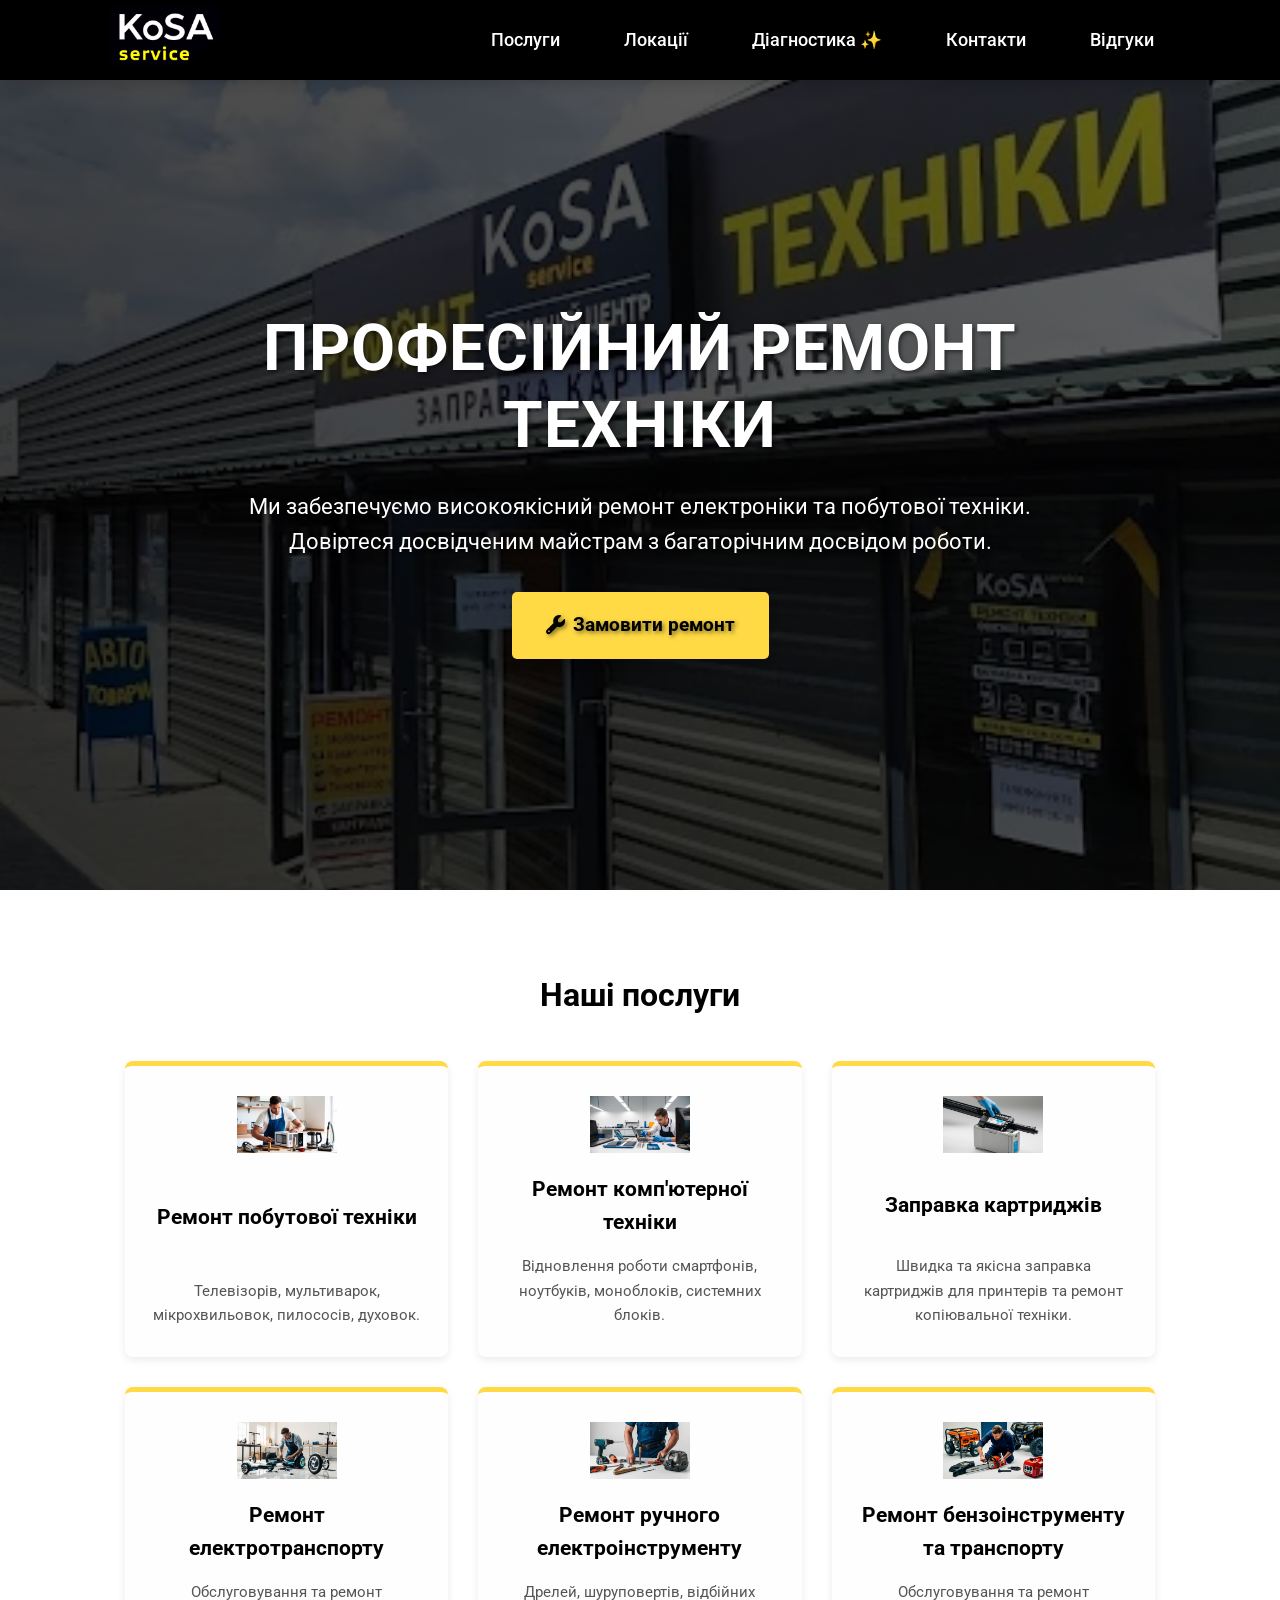
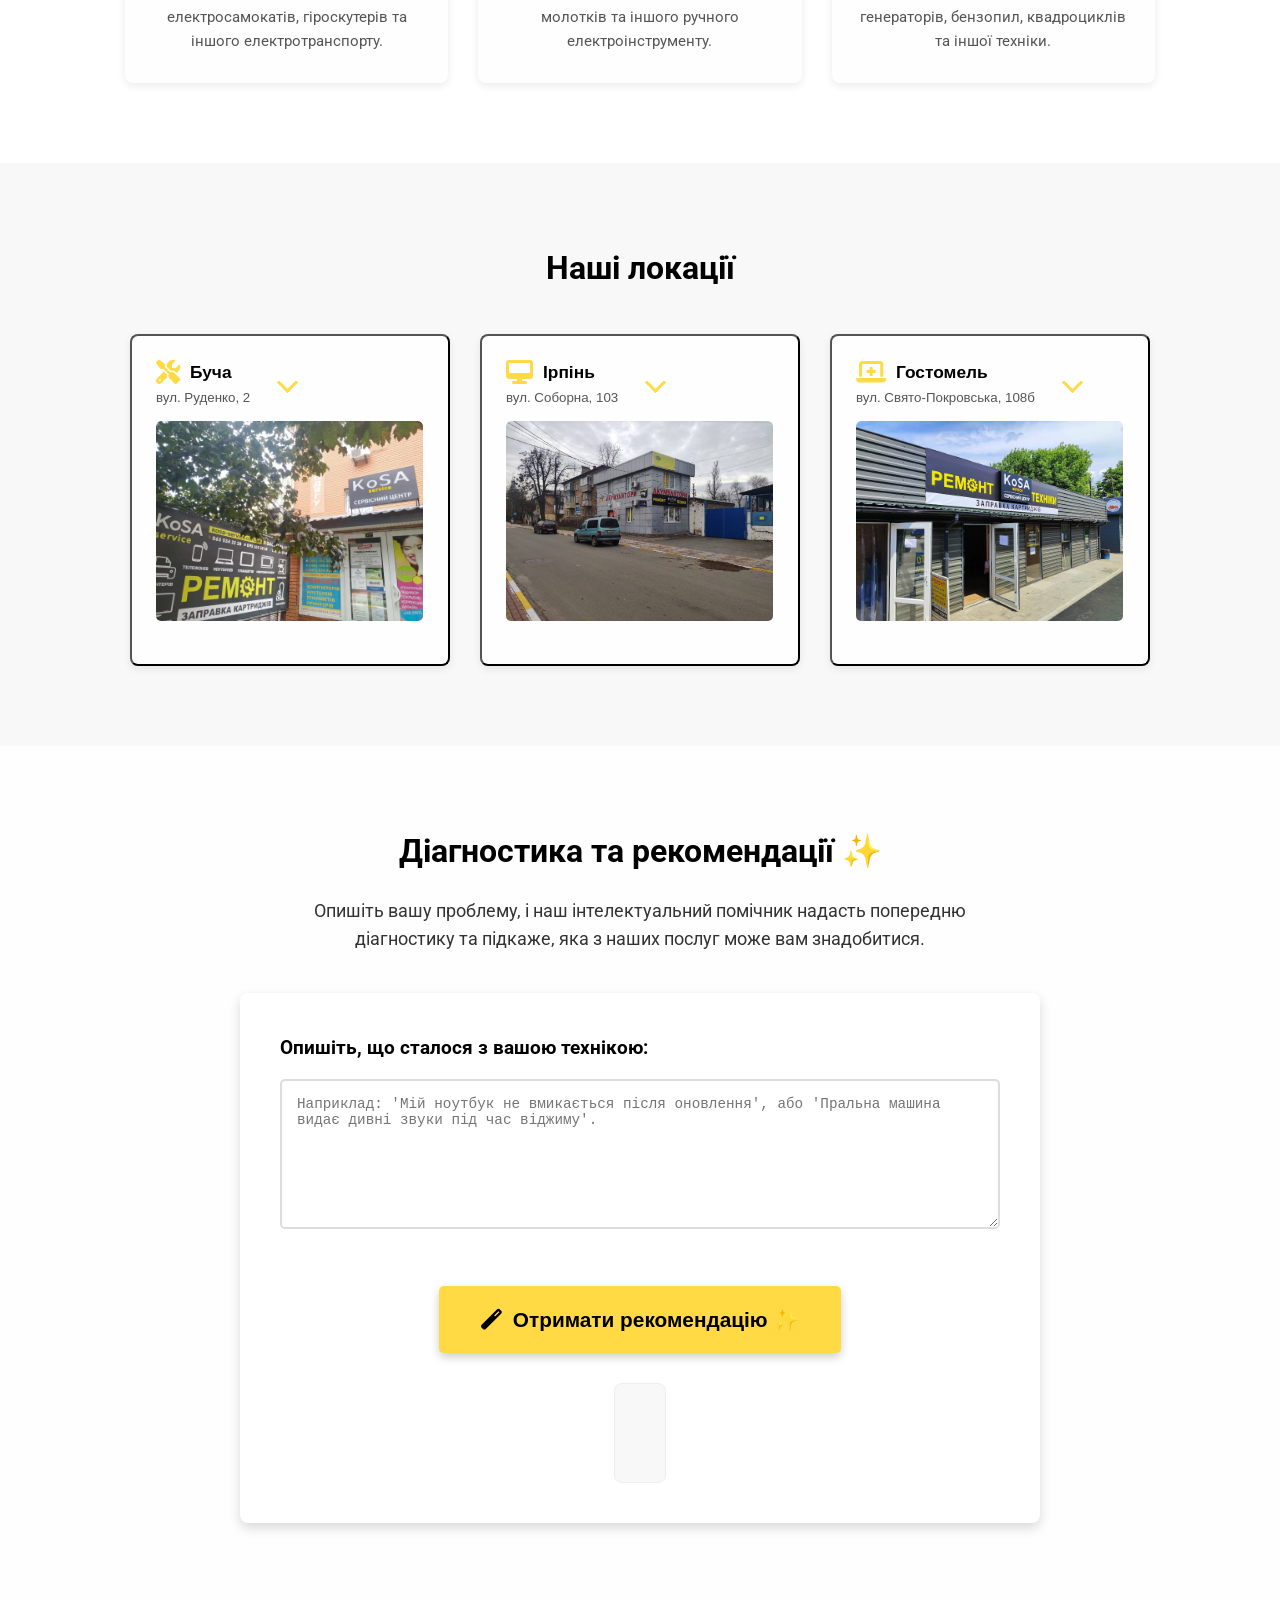
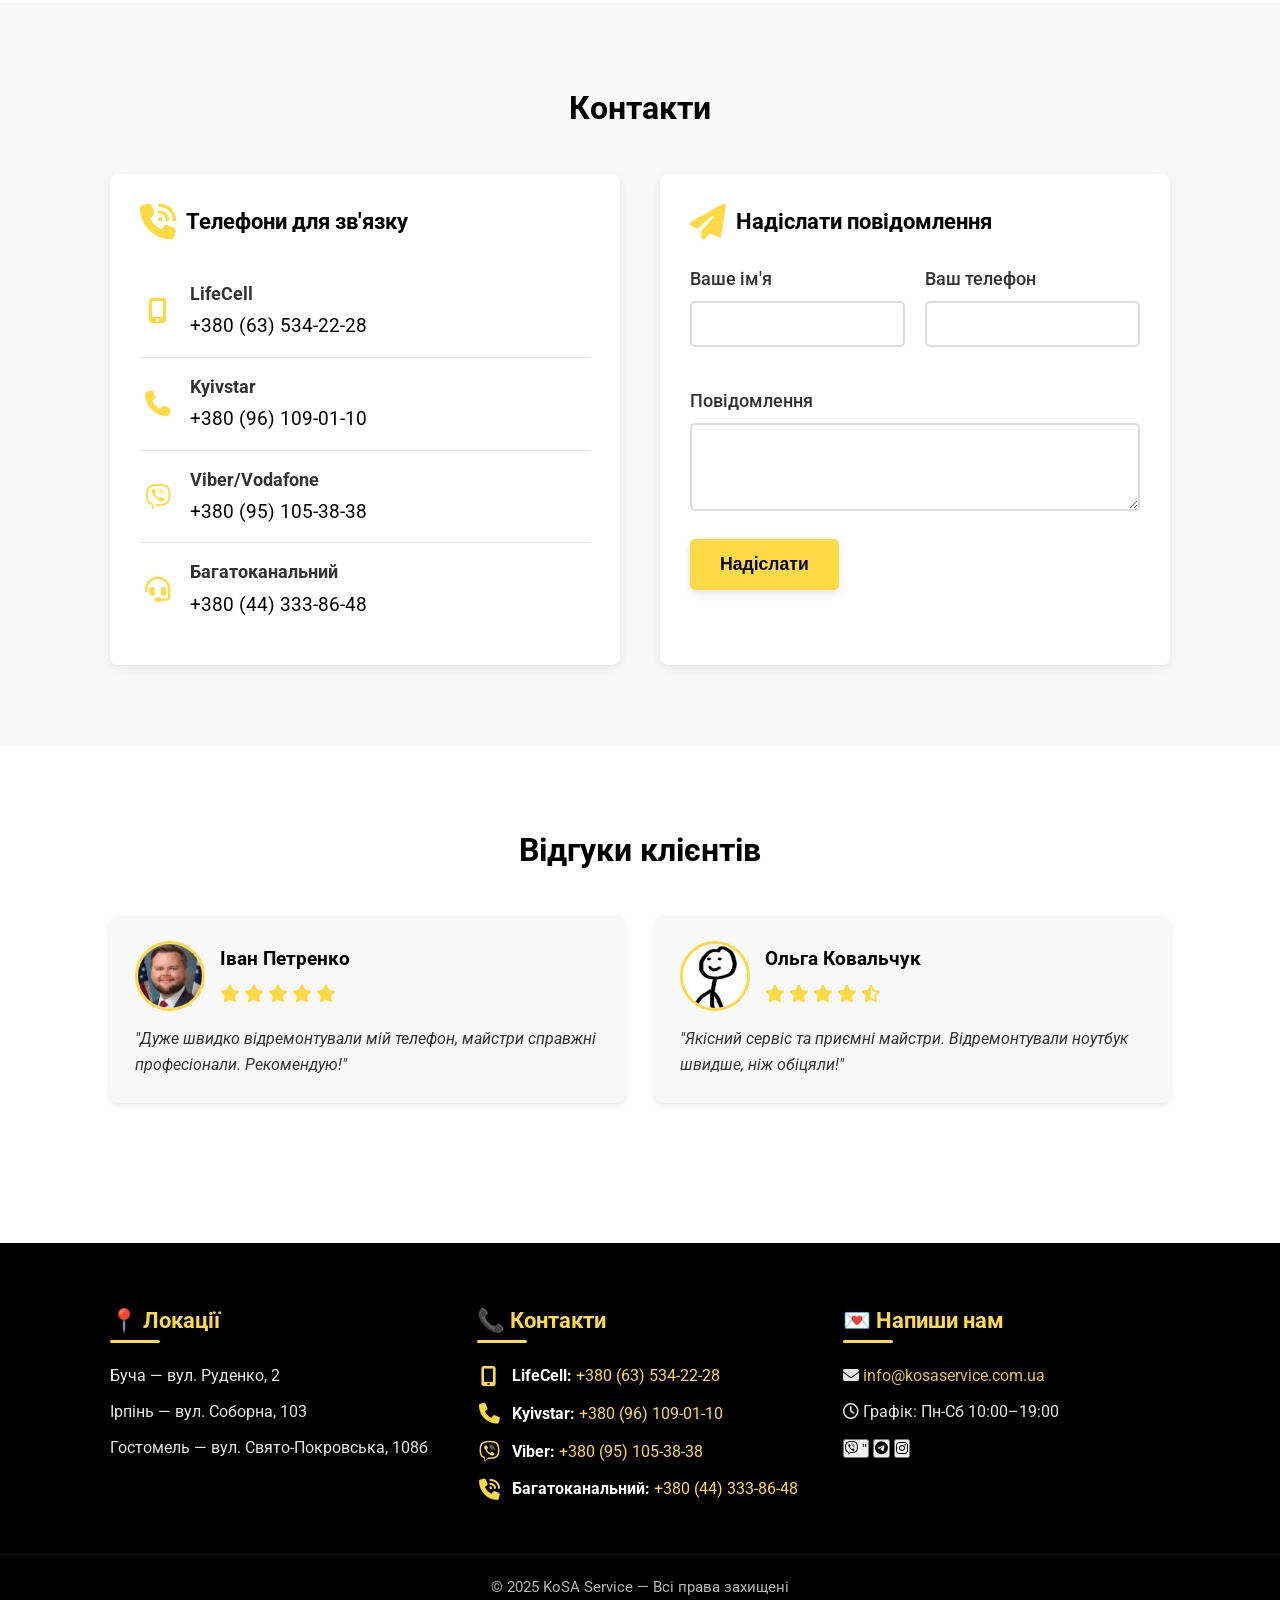
==== commit d11c6a26: "Add files via upload" ====
--- a/index.html
+++ b/index.html
@@ -1,5 +1,6 @@
 <!DOCTYPE html>
 <html lang="uk">
+
 <head>
   <meta charset="UTF-8">
   <meta name="viewport" content="width=device-width, initial-scale=1.0">
@@ -7,7 +8,7 @@
   <link rel="stylesheet" href="style.css">
   <link rel="preconnect" href="https://fonts.googleapis.com">
   <link rel="preconnect" href="https://fonts.gstatic.com" crossorigin>
-  <link href="https://fonts.googleapis.com/css2?family=Roboto:wght@400;500;700&display=swap" rel="stylesheet">
+  <link href="https://fonts.googleapis.com/css2?family=Roboto:wght@400;700&display=swap" rel="stylesheet">
   <link rel="stylesheet" href="https://cdnjs.cloudflare.com/ajax/libs/font-awesome/6.5.0/css/all.min.css">
 </head>
 
@@ -23,324 +24,348 @@
         <ul>
           <li><a href="#services">Послуги</a></li>
           <li><a href="#locations">Локації</a></li>
-          <li><a href="#problem-solver">Діагностика ✨</a></li>
-          <li><a href="#contact-form">Контакти</a></li>
+          <li><a href="#problem-solver">Діагностика ✨</a></li> <li><a href="#contact-form">Контакти</a></li>
           <li><a href="#testimonials">Відгуки</a></li>
         </ul>
       </nav>
     </div>
   </header>
 
-  <main>
-    <div class="main-banner">
-      <div class="banner-overlay"></div>
-      <div class="banner-content">
-        <h1>Професійний ремонт техніки</h1>
-        <p>Ми забезпечуємо високоякісний ремонт електроніки та побутової техніки.
-          Довіртеся досвідченим майстрам з багаторічним досвідом роботи.</p>
-        <a href="#contact-form" class="cta-button">
-          <i class="fas fa-wrench"></i>
-          Замовити ремонт
-        </a>
-      </div>
-    </div>
-
-    <section class="services-section" id="services">
-      <div class="container">
-        <h2>Наші послуги</h2>
-        <div class="services-grid">
-          <div class="service-item">
-            <img src="icon-repair-appliances.jpg" alt="Ремонт побутової техніки">
-            <h3>Ремонт побутової техніки</h3>
-            <p>Телевізорів, мультиварок, мікрохвильовок, пилососів, духовок.</p>
-          </div>
-          <div class="service-item">
-            <img src="icon-repair-computers.jpg" alt="Ремонт комп'ютерної техніки">
-            <h3>Ремонт комп'ютерної техніки</h3>
-            <p>Відновлення роботи смартфонів, ноутбуків, моноблоків, системних блоків.</p>
-          </div>
-          <div class="service-item">
-            <img src="icon-cartridge-refill.jpg" alt="Заправка картриджів">
-            <h3>Заправка картриджів</h3>
-            <p>Швидка та якісна заправка картриджів для принтерів та ремонт копіювальної техніки.</p>
-          </div>
-          <div class="service-item">
-            <img src="icon-repair-transport.jpg" alt="Ремонт електротранспорту">
-            <h3>Ремонт електротранспорту</h3>
-            <p>Обслуговування та ремонт електросамокатів, гіроскутерів та іншого електротранспорту.</p>
-          </div>
-          <div class="service-item">
-            <img src="icon-repair-tools.jpg" alt="Ремонт ручного електроінструменту">
-            <h3>Ремонт ручного електроінструменту</h3>
-            <p>Дрелей, шуруповертів, відбійних молотків та іншого ручного електроінструменту.</p>
-          </div>
-          <div class="service-item">
-            <img src="icon-repair-benzotools.jpg" alt="Ремонт бензоінструменту">
-            <h3>Ремонт бензоінструменту та транспорту</h3>
-            <p>Обслуговування та ремонт генераторів, бензопил, квадроциклів та іншої техніки.</p>
-          </div>
-        </div>
-      </div>
-    </section>
-
-    <section class="locations" id="locations">
-      <div class="container">
-        <h2>Наші локації</h2>
-        <div class="locations-wrapper">
-          <button class="location-card" type="button" aria-expanded="false">
-            <div class="card-header">
-              <div>
-                <h3><i class="fas fa-tools"></i> Буча</h3>
-                <p>вул. Руденко, 2</p>
-              </div>
-              <div class="arrow"></div>
-            </div>
-            <div class="location-preview">
-              <img src="img/locations/bucha.jpg" alt="Сервісний центр у Бучі" class="location-img">
-            </div>
-            <div class="card-details">
-              <div class="details-section">
-                <h4><i class="fas fa-users"></i> Наші працівники</h4>
-                <div class="staff-list">
-                  <div class="staff">
-                    <img src="img/staff/ivan.jpg" alt="Іван Петренко">
-                    <p>Іван Петренко</p>
-                    <small>Старший майстер</small>
-                  </div>
-                  <div class="staff">
-                    <img src="img/staff/maria.jpg" alt="Марія Ковальчук">
-                    <p>Марія Ковальчук<br><small>Адміністратор</small></p>
-                  </div>
-                  <div class="staff">
-                    <img src="img/staff/oleg.jpg" alt="Олег Сидоренко">
-                    <p>Олег Сидоренко<br><small>Майстер з ремонту</small></p>
-                  </div>
-                </div>
-              </div>
-              <div class="details-section">
-                <h4><i class="far fa-clock"></i> Графік роботи</h4>
-                <div class="schedule-info">
-                  <p>Пн–Пт: 10:00–19:00</p>
-                  <p>Сб: 10:00–17:00</p>
-                  <p>Нд: вихідний</p>
-                </div>
-              </div>
-              <div class="details-section">
-                <h4><i class="fas fa-phone-alt"></i> Контакти</h4>
-                <div class="contact-info">
-                  <p><i class="fas fa-mobile-alt"></i> <a href="tel:+380970000001">+38 (097) 000-00-01</a></p>
-                </div>
-              </div>
-            </div>
-          </button>
-
-          <button class="location-card" type="button" aria-expanded="false">
-            <div class="card-header">
-              <div>
-                <h3><i class="fas fa-desktop"></i> Ірпінь</h3>
-                <p>вул. Соборна, 103</p>
-              </div>
-              <div class="arrow"></div>
-            </div>
-            <div class="location-preview">
-              <img src="img/locations/irpin.jpg" alt="Сервісний центр в Ірпені" class="location-img">
-            </div>
-            <div class="card-details">
-              <div class="details-section">
-                <h4><i class="fas fa-users"></i> Наші працівники</h4>
-                <div class="staff-list">
-                  <div class="staff">
-                    <img src="img/staff/anna.jpg" alt="Анна Мельник">
-                    <p>Анна Мельник<br><small>Керівник відділення</small></p>
-                  </div>
-                  <div class="staff">
-                    <img src="img/staff/vasyl.jpg" alt="Василь Коваль">
-                    <p>Василь Коваль<br><small>Майстер з ремонту</small></p>
-                  </div>
-                  <div class="staff">
-                    <img src="img/staff/tetyana.jpg" alt="Тетяна Шевченко">
-                    <p>Тетяна Шевченко<br><small>Приймальниця</small></p>
-                  </div>
-                </div>
-              </div>
-              <div class="details-section">
-                <h4><i class="far fa-clock"></i> Графік роботи</h4>
-                <div class="schedule-info">
-                  <p>Пн–Пт: 10:00–19:00</p>
-                  <p>Сб: 10:00–17:00</p>
-                  <p>Нд: вихідний</p>
-                </div>
-              </div>
-              <div class="details-section">
-                <h4><i class="fas fa-phone-alt"></i> Контакти</h4>
-                <div class="contact-info">
-                  <p><i class="fas fa-mobile-alt"></i> <a href="tel:+380970000002">+38 (097) 000-00-02</a></p>
-                </div>
-              </div>
-            </div>
-          </button>
-
-          <button class="location-card" type="button" aria-expanded="false">
-            <div class="card-header">
-              <div>
-                <h3><i class="fas fa-laptop-medical"></i> Гостомель</h3>
-                <p>вул. Свято-Покровська, 108б</p>
-              </div>
-              <div class="arrow"></div>
-            </div>
-            <div class="location-preview">
-              <img src="img/locations/hostomel.jpg" alt="Сервісний центр у Гостомелі" class="location-img">
-            </div>
-            <div class="card-details">
-              <div class="details-section">
-                <h4><i class="fas fa-users"></i> Наші працівники</h4>
-                <div class="staff-list">
-                  <div class="staff">
-                    <img src="img/staff/luna.jpg" alt="Luna ШІ">
-                    <p>Luna ШІ<br><small>Технічний директор</small></p>
-                  </div>
-                  <div class="staff">
-                    <img src="img/staff/bohdan.jpg" alt="Остапчук Богдан">
-                    <p>Остапчук Богдан<br><small>Адміністратор</small></p>
-                  </div>
-                  <div class="staff">
-                    <img src="img/staff/anislav.jpg" alt="Аніслав Грабовський">
-                    <p>Аніслав Грабовський<br><small>Майстер з ремонту</small></p>
-                  </div>
-                </div>
-              </div>
-              <div class="details-section">
-                <h4><i class="far fa-clock"></i> Графік роботи</h4>
-                <div class="schedule-info">
-                  <p>Вт–Пт: 9:00–18:00</p>
-                  <p>Субота: 10:00–16:00</p>
-                  <p>Неділя-Понеділок: вихідний</p>
-                </div>
-              </div>
-              <div class="details-section">
-                <h4><i class="fas fa-phone-alt"></i> Контакти</h4>
-                <div class="contact-info">
-                  <p><i class="fas fa-mobile-alt"></i> <a href="tel:+380734142491">+38 (073) 414-24-91</a></p>
-                </div>
-              </div>
-            </div>
-          </button>
-        </div>
-      </div>
-    </section>
-
-    <section class="problem-solver-section" id="problem-solver">
-      <div class="container">
-        <h2>Діагностика та рекомендації ✨</h2>
-        <p class="section-description">Опишіть вашу проблему, і наш інтелектуальний помічник надасть попередню діагностику та підкаже, яка з наших послуг може вам знадобитися.</p>
-        <div class="problem-solver-card">
+  <div class="main-banner">
+    <div class="banner-overlay"></div>
+    <div class="banner-content">
+      <h1>Професійний ремонт техніки</h1>
+      <p>Ми забезпечуємо високоякісний ремонт електроніки та побутової техніки.
+        Довіртеся досвідченим майстрам з багаторічним досвідом роботи.</p>
+      <a href="#contact-form" class="cta-button">
+        <i class="fas fa-wrench"></i>
+        Замовити ремонт
+      </a>
+    </div>
+  </div>
+
+  <section class="services-section" id="services">
+    <div class="container">
+      <h2>Наші послуги</h2>
+      <div class="services-grid">
+        <div class="service-item">
+          <img src="icon-repair-appliances.jpg" alt="Іконка Ремонт побутової техніки">
+          <h3>Ремонт побутової техніки</h3>
+          <p>Телевізорів, мультиварок, мікрохвильовок, пилососів, духовок.</p>
+        </div>
+        <div class="service-item">
+          <img src="icon-repair-computers.jpg" alt="Іконка Ремонт комп'ютерної техніки">
+          <h3>Ремонт комп'ютерної техніки</h3>
+          <p>Відновлення роботи смартфонів, ноутбуків, моноблоків, системних блоків.</p>
+        </div>
+        <div class="service-item">
+          <img src="icon-cartridge-refill.jpg" alt="Іконка Заправка картриджів">
+          <h3>Заправка картриджів</h3>
+          <p>Швидка та якісна заправка картриджів для принтерів та ремонт копіювальної техніки.</p>
+        </div>
+        <div class="service-item">
+          <img src="icon-repair-transport.jpg" alt="Іконка Ремонт електротранспорту">
+          <h3>Ремонт електротранспорту</h3>
+          <p>Обслуговування та ремонт електросамокатів, гіроскутерів та іншого електротранспорту.</p>
+        </div>
+        <div class="service-item">
+          <img src="icon-repair-tools.jpg" alt="Іконка Ремонт ручного електроінструменту">
+          <h3>Ремонт ручного електроінструменту</h3>
+          <p>Дрелей, шуруповертів, відбійних молотків та іншого ручного електроінструменту.</p>
+        </div>
+        <div class="service-item">
+          <img src="icon-repair-benzotools.jpg" alt="Іконка Ремонт бензоінструменту">
+          <h3>Ремонт бензоінструменту та транспорту</h3>
+          <p>Обслуговування та ремонт генераторів, бензопил, квадроциклів та іншої техніки.</p>
+        </div>
+      </div>
+    </div>
+  </section>
+
+  <section class="locations" id="locations">
+    <div class="container">
+      <h2>Наші локації</h2>
+      <div class="locations-wrapper">
+        <button class="location-card" onclick="toggleDetails(this)" onkeydown="if (event.key === 'Enter' || event.key === ' ') { toggleDetails(this); }">
+          <div class="card-header">
+            <div>
+              <h3><i class="fas fa-tools"></i> Буча</h3>
+              <p>вул. Руденко, 2</p>
+            </div>
+            <div class="arrow"></div>
+          </div>
+          <div class="location-preview">
+            <img src="img/locations/bucha.jpg" alt="Сервісний центр у Бучі" class="location-img">
+          </div>
+          <div class="card-details">
+            <div class="details-section">
+              <h4><i class="fas fa-users"></i> Наші працівники</h4>
+              <div class="staff-list">
+                <div class="staff">
+                  <img src="img/staff/ivan.jpg" alt="Іван Петренко">
+                  <p>Іван Петренко</p>
+                  <small>Старший майстер</small>
+                </div>
+                <div class="staff">
+                  <img src="img/staff/maria.jpg" alt="Марія Ковальчук">
+                  <p>Марія Ковальчук <small>Адміністратор</small></p>
+                </div>
+                <div class="staff">
+                  <img src="img/staff/oleg.jpg" alt="Олег Сидоренко">
+                  <p>Олег Сидоренко<br><small>Майстер з ремонту</small></p>
+                </div>
+              </div>
+            </div>
+
+            <div class="details-section">
+              <h4><i class="far fa-clock"></i> Графік роботи</h4>
+              <div class="schedule-info">
+                <p>Пн–Пт: 10:00–19:00</p>
+                <p>Сб: 10:00–17:00</p>
+                <p>Нд: вихідний</p>
+              </div>
+            </div>
+
+            <div class="details-section">
+              <h4><i class="fas fa-phone-alt"></i> Контакти</h4>
+              <div class="contact-info">
+                <p>
+                  <i class="fas fa-mobile-alt"></i>
+                  <a href="tel:+380970000001">+38 (097) 000-00-01</a>
+                </p>
+              </div>
+            </div>
+          </div>
+        </button>
+
+        <button class="location-card" onclick="toggleDetails(this)" onkeydown="if (event.key === 'Enter' || event.key === ' ') { toggleDetails(this); }">
+          <div class="card-header">
+            <div>
+              <h3><i class="fas fa-desktop"></i> Ірпінь</h3>
+              <p>вул. Соборна, 103</p>
+            </div>
+            <div class="arrow"></div>
+          </div>
+          <div class="location-preview">
+            <img src="img/locations/irpin.jpg" alt="Сервісний центр в Ірпені" class="location-img">
+          </div>
+          <div class="card-details">
+            <div class="details-section">
+              <h4><i class="fas fa-users"></i> Наші працівники</h4>
+              <div class="staff-list">
+                <div class="staff">
+                  <img src="img/staff/anna.jpg" alt="Анна Мельник">
+                  <p>Анна Мельник<br><small>Керівник відділення</small></p>
+                </div>
+                <div class="staff">
+                  <img src="img/staff/vasyl.jpg" alt="Василь Коваль">
+                  <p>Василь Коваль<br><small>Майстер з ремонту</small></p>
+                </div>
+                <div class="staff">
+                  <img src="img/staff/tetyana.jpg" alt="Тетяна Шевченко">
+                  <p>Тетяна Шевченко<br><small>Приймальниця</small></p>
+                </div>
+              </div>
+            </div>
+
+            <div class="details-section">
+              <h4><i class="far fa-clock"></i> Графік роботи</h4>
+              <div class="schedule-info">
+                <p>Пн–Пт: 10:00–19:00</p>
+                <p>Сб: 10:00–17:00</p>
+                <p>Нд: вихідний</p>
+              </div>
+            </div>
+
+            <div class="details-section">
+              <h4><i class="fas fa-phone-alt"></i> Контакти</h4>
+              <div class="contact-info">
+                <p>
+                  <i class="fas fa-mobile-alt"></i>
+                  <a href="tel:+380970000002">+38 (097) 000-00-02</a>
+                </p>
+              </div>
+            </div>
+          </div>
+        </button>
+
+        <button class="location-card" onclick="toggleDetails(this)" onkeydown="if (event.key === 'Enter' || event.key === ' ') { toggleDetails(this); }">
+          <div class="card-header">
+            <div>
+              <h3><i class="fas fa-laptop-medical"></i> Гостомель</h3>
+              <p>вул. Свято-Покровська, 108б</p>
+            </div>
+            <div class="arrow"></div>
+          </div>
+          <div class="location-preview">
+            <img src="img/locations/hostomel.jpg" alt="Сервісний центр у Гостомелі" class="location-img">
+          </div>
+          <div class="card-details">
+            <div class="details-section">
+              <h4><i class="fas fa-users"></i> Наші працівники</h4>
+              <div class="staff-list">
+                <div class="staff">
+                  <img src="img/staff/luna.jpg" alt="Luna ШІ">
+                  <p>Luna ШІ<br><small>Технічний директор</small></p>
+                </div>
+                <div class="staff">
+                  <img src="img/staff/bohdan.jpg" alt="Остапчук Богдан">
+                  <p>Остапчук Богдан<br><small>Адміністратор</small></p>
+                </div>
+                <div class="staff">
+                  <img src="img/staff/anislav.jpg" alt="Аніслав Грабовський">
+                  <p>Аніслав Грабовський<br><small>Майстер з ремонту</small></p>
+                </div>
+              </div>
+            </div>
+
+            <div class="details-section">
+              <h4><i class="far fa-clock"></i> Графік роботи</h4>
+              <div class="schedule-info">
+                <p>Вт–Пт: 9:00–18:00</p>
+                <p>Субота: 10:00–16:00</p>
+                <p>Неділя-Понеділок: вихідний</p>
+              </div>
+            </div>
+
+            <div class="details-section">
+              <h4><i class="fas fa-phone-alt"></i> Контакти</h4>
+              <div class="contact-info">
+                <p>
+                  <i class="fas fa-mobile-alt"></i>
+                  <a href="tel:+380734142491">+38 (073) 414-24-91</a>
+                </p>
+              </div>
+            </div>
+          </div>
+        </button>
+
+      </div>
+    </div>
+  </section>
+
+  <section class="problem-solver-section" id="problem-solver">
+    <div class="container">
+      <h2>Діагностика та рекомендації ✨</h2>
+      <p class="section-description">Опишіть вашу проблему, і наш інтелектуальний помічник надасть попередню діагностику та підкаже, яка з наших послуг може вам знадобитися.</p>
+      <div class="problem-solver-card">
+        <div class="form-group">
+          <label for="problemDescription">Опишіть, що сталося з вашою технікою:</label>
+          <textarea id="problemDescription" rows="6" placeholder="Наприклад: 'Мій ноутбук не вмикається після оновлення', або 'Пральна машина видає дивні звуки під час віджиму'." required></textarea>
+        </div>
+        <button id="generateSuggestionBtn" class="cta-button">
+          <i class="fas fa-magic"></i> Отримати рекомендацію ✨
+        </button>
+        <div id="loadingSpinner" class="loading-spinner"></div>
+        <div id="suggestionResult" class="suggestion-result">
+          </div>
+      </div>
+    </div>
+  </section>
+
+  <section class="contact-section" id="contact-form">
+    <div class="container">
+      <h2>Контакти</h2>
+      <div class="contact-content">
+        <div class="contact-info-card">
+          <div class="contact-card">
+            <h3><i class="fas fa-phone-volume"></i> Телефони для зв'язку</h3>
+            <ul class="phone-list">
+              <li>
+                <i class="fas fa-mobile-alt"></i>
+                <div class="phone-info">
+                  <strong>LifeCell</strong>
+                  <a href="tel:+380635342228">+380 (63) 534-22-28</a>
+                </div>
+              </li>
+              <li>
+                <i class="fas fa-phone"></i>
+                <div class="phone-info">
+                  <strong>Kyivstar</strong>
+                  <a href="tel:+380961090110">+380 (96) 109-01-10</a>
+                </div>
+              </li>
+              <li>
+                <i class="fab fa-viber"></i>
+                <div class="phone-info">
+                  <strong>Viber/Vodafone</strong>
+                  <a href="tel:+380951053838">+380 (95) 105-38-38</a>
+                </div>
+              </li>
+              <li>
+                <i class="fas fa-headset"></i>
+                <div class="phone-info">
+                  <strong>Багатоканальний</strong>
+                  <a href="tel:+380443338648">+380 (44) 333-86-48</a>
+                </div>
+              </li>
+            </ul>
+          </div>
+        </div>
+
+        <form class="contact-form" id="contactForm" action="#" method="post">
+          <h3><i class="fas fa-paper-plane"></i> Надіслати повідомлення</h3>
+          <div class="form-grid">
+            <div class="form-group">
+              <label for="name">Ваше ім'я</label>
+              <input type="text" id="name" name="name" required>
+            </div>
+            <div class="form-group">
+              <label for="phone">Ваш телефон</label>
+              <input type="tel" id="phone" name="phone" required>
+            </div>
+          </div>
           <div class="form-group">
-            <label for="problemDescription">Опишіть, що сталося з вашою технікою:</label>
-            <textarea id="problemDescription" rows="6" placeholder="Наприклад: 'Мій ноутбук не вмикається після оновлення', або 'Пральна машина видає дивні звуки під час віджиму'." required></textarea>
-          </div>
-          <button id="generateSuggestionBtn" type="button" class="cta-button">
-            <i class="fas fa-magic"></i> Отримати рекомендацію ✨
-          </button>
-          <div id="loadingSpinner" class="loading-spinner"></div>
-          <div id="suggestionResult" class="suggestion-result"></div>
-        </div>
-      </div>
-    </section>
-
-    <section class="contact-section" id="contact-form">
-      <div class="container">
-        <h2>Контакти</h2>
-        <div class="contact-content">
-          <div class="contact-info-card">
-            <div class="contact-card">
-              <h3><i class="fas fa-phone-volume"></i> Телефони для зв'язку</h3>
-              <ul class="phone-list">
-                <li>
-                  <i class="fas fa-mobile-alt"></i>
-                  <div class="phone-info">
-                    <strong>LifeCell</strong>
-                    <a href="tel:+380635342228">+380 (63) 534-22-28</a>
-                  </div>
-                </li>
-                <li>
-                  <i class="fas fa-phone"></i>
-                  <div class="phone-info">
-                    <strong>Kyivstar</strong>
-                    <a href="tel:+380961090110">+380 (96) 109-01-10</a>
-                  </div>
-                </li>
-                <li>
-                  <i class="fab fa-viber"></i>
-                  <div class="phone-info">
-                    <strong>Viber/Vodafone</strong>
-                    <a href="tel:+380951053838">+380 (95) 105-38-38</a>
-                  </div>
-                </li>
-                <li>
-                  <i class="fas fa-headset"></i>
-                  <div class="phone-info">
-                    <strong>Багатоканальний</strong>
-                    <a href="tel:+380443338648">+380 (44) 333-86-48</a>
-                  </div>
-                </li>
-              </ul>
-            </div>
-          </div>
-          <form class="contact-form" id="contactForm">
-            <h3><i class="fas fa-paper-plane"></i> Надіслати повідомлення</h3>
-            <div class="form-grid">
-              <div class="form-group">
-                <label for="name">Ваше ім'я</label>
-                <input type="text" id="name" name="name" required>
-              </div>
-              <div class="form-group">
-                <label for="phone">Ваш телефон</label>
-                <input type="tel" id="phone" name="phone" required>
-              </div>
-            </div>
-            <div class="form-group">
-              <label for="message">Повідомлення</label>
-              <textarea id="message" name="message" rows="4" required></textarea>
-            </div>
-            <button type="submit">Надіслати</button>
-            <div id="formStatus" style="margin-top:15px;"></div>
-          </form>
-        </div>
-      </div>
-    </section>
-
-    <section class="testimonials-section" id="testimonials">
-      <div class="container">
-        <h2>Відгуки клієнтів</h2>
-        <div class="testimonials-list">
-          <div class="testimonial-item">
-            <div class="testimonial-header">
-              <img src="img/rev/vens.jpg" alt="Іван П." class="client-avatar">
-              <div class="client-info">
-                <h4>Іван Петренко</h4>
-                <div class="rating">
-                  <i class="fas fa-star"></i><i class="fas fa-star"></i><i class="fas fa-star"></i><i class="fas fa-star"></i><i class="fas fa-star"></i>
-                </div>
-              </div>
-            </div>
-            <p class="testimonial-text">"Дуже швидко відремонтували мій телефон, майстри справжні професіонали. Рекомендую!"</p>
-          </div>
-          <div class="testimonial-item">
-            <div class="testimonial-header">
-              <img src="img/rev/stickman.jpg" alt="Ольга К." class="client-avatar">
-              <div class="client-info">
-                <h4>Ольга Ковальчук</h4>
-                <div class="rating">
-                  <i class="fas fa-star"></i><i class="fas fa-star"></i><i class="fas fa-star"></i><i class="fas fa-star"></i><i class="fas fa-star-half-alt"></i>
-                </div>
-              </div>
-            </div>
-            <p class="testimonial-text">"Якісний сервіс та приємні майстри. Відремонтували ноутбук швидше, ніж обіцяли!"</p>
-          </div>
-        </div>
-      </div>
-    </section>
-  </main>
+            <label for="message">Повідомлення</label>
+            <textarea id="message" name="message" rows="4" required></textarea>
+          </div>
+          <button type="submit">Надіслати</button>
+          <div id="formStatus" style="margin-top:15px;"></div>
+        </form>
+      </div>
+    </div>
+  </section>
+
+  <section class="testimonials-section" id="testimonials">
+    <div class="container">
+      <h2>Відгуки клієнтів</h2>
+      <div class="testimonials-list">
+        <div class="testimonial-item">
+          <div class="testimonial-header">
+            <img src="img/rev/vens.jpg" alt="Іван П." class="client-avatar">
+            <div class="client-info">
+              <h4>Іван Петренко</h4>
+              <div class="rating">
+                <i class="fas fa-star"></i>
+                <i class="fas fa-star"></i>
+                <i class="fas fa-star"></i>
+                <i class="fas fa-star"></i>
+                <i class="fas fa-star"></i>
+              </div>
+            </div>
+          </div>
+          <p class="testimonial-text">"Дуже швидко відремонтували мій телефон, майстри справжні професіонали. Рекомендую!"</p>
+        </div>
+
+        <div class="testimonial-item">
+          <div class="testimonial-header">
+            <img src="img/rev/stickman.jpg" alt="Ольга К." class="client-avatar">
+            <div class="client-info">
+              <h4>Ольга Ковальчук</h4>
+              <div class="rating">
+                <i class="fas fa-star"></i>
+                <i class="fas fa-star"></i>
+                <i class="fas fa-star"></i>
+                <i class="fas fa-star"></i>
+                <i class="fas fa-star-half-alt"></i>
+              </div>
+            </div>
+          </div>
+          <p class="testimonial-text">"Якісний сервіс та приємні майстри. Відремонтували ноутбук швидше, ніж обіцяли!"</p>
+        </div>
+      </div>
+    </div>
+  </section>
 
   <footer class="main-footer">
     <div class="footer-container">
@@ -350,48 +375,265 @@
         <p>Ірпінь — вул. Соборна, 103</p>
         <p>Гостомель — вул. Свято-Покровська, 108б</p>
       </div>
+
       <div class="footer-section">
         <h3>📞 Контакти</h3>
         <ul class="footer-contacts">
-          <li><i class="fas fa-mobile-alt"></i><span><strong>LifeCell:</strong> <a href="tel:+380635342228">+380 (63) 534-22-28</a></span></li>
-          <li><i class="fas fa-phone"></i><span><strong>Kyivstar:</strong> <a href="tel:+380961090110">+380 (96) 109-01-10</a></span></li>
-          <li><i class="fab fa-viber"></i><span><strong>Viber:</strong> <a href="tel:+380951053838">+380 (95) 105-38-38</a></span></li>
-          <li><i class="fas fa-phone-volume"></i><span><strong>Багатоканальний:</strong> <a href="tel:+380443338648">+380 (44) 333-86-48</a></span></li>
+          <li>
+            <i class="fas fa-mobile-alt"></i>
+            <span><strong>LifeCell:</strong> <a href="tel:+380635342228">+380 (63) 534-22-28</a></span>
+          </li>
+          <li>
+            <i class="fas fa-phone"></i>
+            <span><strong>Kyivstar:</strong> <a href="tel:+380961090110">+380 (96) 109-01-10</a></span>
+          </li>
+          <li>
+            <i class="fab fa-viber"></i>
+            <span><strong>Viber:</strong> <a href="tel:+380951053838">+380 (95) 105-38-38</a></span>
+          </li>
+          <li>
+            <i class="fas fa-phone-volume"></i>
+            <span><strong>Багатоканальний:</strong> <a href="tel:+380443338648">+380 (44) 333-86-48</a></span>
+          </li>
         </ul>
       </div>
+
       <div class="footer-section">
         <h3>💌 Напиши нам</h3>
         <p><i class="fas fa-envelope"></i> <a href="mailto:info@kosaservice.com.ua">info@kosaservice.com.ua</a></p>
         <p><i class="far fa-clock"></i> Графік: Пн-Сб 10:00–19:00</p>
         <div class="social-icons">
-          <button type="button" class="viber tooltip" aria-label="Показати Viber QR-код">
+          <button class="viber tooltip" onclick="showQR('viber')" aria-label="Показати Viber QR-код">
             <i class="fab fa-viber"></i>
             <span class="tooltiptext">Viber</span>
-          </button>
-          <button type="button" class="telegram tooltip" aria-label="Показати Telegram QR-код">
+''          </button>
+          <button class="telegram tooltip" onclick="showQR('telegram')" aria-label="Показати Telegram QR-код">
             <i class="fab fa-telegram"></i>
             <span class="tooltiptext">Telegram</span>
           </button>
-          <button type="button" class="instagram tooltip" aria-label="Показати Instagram QR-код">
+          <button class="instagram tooltip" onclick="showQR('instagram')" aria-label="Показати Instagram QR-код">
             <i class="fab fa-instagram"></i>
             <span class="tooltiptext">Instagram</span>
           </button>
         </div>
       </div>
     </div>
+
     <div class="footer-copyright">
       <p>&copy; 2025 KoSA Service — Всі права захищені</p>
     </div>
   </footer>
 
-  <div id="qrPopup" class="qr-popup" style="display: none;">
+  <div id="qrPopup" class="qr-popup">
     <div class="qr-box">
-      <button class="close-btn" type="button" aria-label="Закрити">×</button>
+      <button class="close-btn" aria-label="Закрити" onclick="hideQR()" onkeydown="if (event.key === 'Enter' || event.key === ' ') { hideQR(); }">×</button>
       <img id="qrImage" src="" alt="QR Code">
       <p id="qrText" class="qr-text"></p>
     </div>
   </div>
 
-  <script src="script.js"></script>
+  <script>
+    /**
+     * Показує спливаюче вікно з QR-кодом для обраної платформи.
+     * @param {string} platform - Назва соціальної платформи ('viber', 'telegram', 'instagram').
+     */
+    function showQR(platform) {
+      const urls = {
+        viber: 'viber://chat?number=%2B380951053838',
+        telegram: 'https://t.me/KoSAService_Official', // Оновлено посилання
+        instagram: 'https://www.instagram.com/kosa_service/' // Оновлено посилання
+      };
+      const texts = {
+        viber: 'Відскануйте для зв\'язку у Viber',
+        telegram: 'Відскануйте для зв\'язку у Telegram',
+        instagram: 'Відскануйте для переходу в Instagram'
+      };
+
+      const qrUrl = `https://api.qrserver.com/v1/create-qr-code/?size=200x200&data=${encodeURIComponent(urls[platform])}`;
+      document.getElementById('qrImage').src = qrUrl;
+      document.getElementById('qrText').textContent = texts[platform]; // Встановлення тексту
+      document.getElementById('qrPopup').style.display = 'flex';
+    }
+
+    /**
+     * Приховує спливаюче вікно з QR-кодом.
+     */
+    function hideQR() {
+      document.getElementById('qrPopup').style.display = 'none';
+    }
+
+    /**
+     * Перемикає видимість деталей картки локації (акордеон).
+     * Закриває всі інші відкриті картки.
+     * @param {HTMLElement} card - Елемент картки локації, яку потрібно перемкнути.
+     */
+    function toggleDetails(card) {
+      // Закриваємо всі інші картки
+      document.querySelectorAll('.location-card.open').forEach(openCard => {
+        if (openCard !== card) {
+          openCard.classList.remove('open');
+        }
+      });
+      // Перемикаємо поточну картку
+      card.classList.toggle('open');
+    }
+
+    // Додаємо обробник подій для закриття QR-попапу при кліку поза ним
+    document.addEventListener('click', function(event) {
+      const qrPopup = document.getElementById('qrPopup');
+      const qrBox = document.querySelector('.qr-box');
+      if (qrPopup.style.display === 'flex' && !qrBox.contains(event.target) && !event.target.closest('.social-icons a')) {
+        hideQR();
+      }
+    });
+
+    /**
+     * Генерує рекомендації щодо послуг на основі опису проблеми користувача за допомогою Gemini API.
+     */
+    async function generateServiceSuggestion() {
+      const problemDescription = document.getElementById('problemDescription').value;
+      const suggestionResult = document.getElementById('suggestionResult');
+      const loadingSpinner = document.getElementById('loadingSpinner');
+      const generateButton = document.getElementById('generateSuggestionBtn');
+
+      if (!problemDescription.trim()) {
+        suggestionResult.innerHTML = '<p style="color: red;">Будь ласка, опишіть вашу проблему.</p>';
+        return;
+      }
+
+      suggestionResult.innerHTML = ''; // Очищаємо попередні результати
+      loadingSpinner.style.display = 'block'; // Показуємо спінер
+      generateButton.disabled = true; // Вимикаємо кнопку
+
+      const servicesList = `
+        - Ремонт побутової техніки (телевізорів, мультиварок, мікрохвильовок, пилососів, духовок)
+        - Ремонт комп'ютерної техніки (смартфонів, ноутбуків, моноблоків, системних блоків)
+        - Заправка картриджів (для принтерів та ремонт копіювальної техніки)
+        - Ремонт електротранспорту (електросамокатів, гіроскутерів)
+        - Ремонт ручного електроінструменту (дрелей, шуруповертів, відбійних молотків)
+        - Ремонт бензоінструменту та транспорту (генераторів, бензопил, квадроциклів)
+      `;
+
+      const prompt = `Ви - експерт з ремонту техніки компанії KoSA Service. Користувач описує свою проблему. Надайте коротку попередню діагностику (1-2 речення) та запропонуйте, яка з перерахованих нижче послуг KoSA Service найбільше підходить для вирішення цієї проблеми. Також вкажіть, яку інформацію користувачу варто підготувати для майстра. Відповідь має бути українською мовою.
+
+Опис проблеми користувача: "${problemDescription}"
+
+Наші послуги:
+${servicesList}
+
+Формат відповіді:
+**Попередня діагностика:** [Ваша діагностика]
+**Рекомендована послуга:** [Назва послуги з переліку]
+**Що підготувати для майстра:** [Список інформації]`;
+
+      let chatHistory = [];
+      chatHistory.push({
+        role: "user",
+        parts: [{
+          text: prompt
+        }]
+      });
+
+      try {
+        const payload = {
+          contents: chatHistory
+        };
+        const apiKey = ""; // Canvas надасть API ключ автоматично
+        const apiUrl = `https://generativelanguage.googleapis.com/v1beta/models/gemini-2.0-flash:generateContent?key=${apiKey}`;
+
+        const response = await fetch(apiUrl, {
+          method: 'POST',
+          headers: {
+            'Content-Type': 'application/json'
+          },
+          body: JSON.stringify(payload)
+        });
+
+        if (!response.ok) {
+          const errorData = await response.json();
+          throw new Error(`API error: ${response.status} - ${errorData.error.message}`);
+        }
+
+        const result = await response.json();
+        if (result.candidates && result.candidates.length > 0 &&
+          result.candidates[0].content && result.candidates[0].content.parts &&
+          result.candidates[0].content.parts.length > 0) {
+          const text = result.candidates[0].content.parts[0].text;
+          suggestionResult.innerHTML = `<p>${text.replace(/\n/g, '<br>')}</p>`; // Форматуємо для HTML
+        } else {
+          suggestionResult.innerHTML = '<p style="color: orange;">Не вдалося отримати рекомендацію. Спробуйте ще раз.</p>';
+        }
+      } catch (error) {
+        console.error('Error calling Gemini API:', error);
+        suggestionResult.innerHTML = `<p style="color: red;">Виникла помилка: ${error.message}. Будь ласка, спробуйте пізніше.</p>`;
+      } finally {
+        loadingSpinner.style.display = 'none'; // Приховуємо спінер
+        generateButton.disabled = false; // Вмикаємо кнопку
+      }
+    }
+
+    // Додаємо обробник подій для кнопки
+    document.addEventListener('DOMContentLoaded', () => {
+      const generateButton = document.getElementById('generateSuggestionBtn');
+      if (generateButton) {
+        generateButton.addEventListener('click', generateServiceSuggestion);
+      }
+    });
+    // --- Відправка форми у Telegram ---
+    document.addEventListener('DOMContentLoaded', function() {
+      const form = document.getElementById('contactForm');
+      const statusDiv = document.getElementById('formStatus');
+      if (form) {
+        form.addEventListener('submit', async function(e) {
+          e.preventDefault();
+          statusDiv.textContent = '';
+          const name = document.getElementById('name').value.trim();
+          const phone = document.getElementById('phone').value.trim();
+          const message = document.getElementById('message').value.trim();
+
+          if (!name || !phone || !message) {
+            statusDiv.style.color = 'red';
+            statusDiv.textContent = 'Будь ласка, заповніть усі поля.';
+            return;
+          }
+
+          // ВСТАВТЕ СВІЙ ТОКЕН БОТА ТУТ
+          const BOT_TOKEN = '7589770061:AAGRFTtTSi49bipuejyaVB5hPUWLYEJHwGA'; // <-- ЗАМІНЕНО НА ВАШ ТОКЕН
+          const CHAT_ID = null; // Якщо потрібно надсилати в певний чат, вкажіть ID. Якщо ні — залиште null, бот надішле адміну.
+
+          const text = `Заявка з сайту KoSA Service:%0A%0A<b>Ім'я:</b> ${name}%0A<b>Телефон:</b> ${phone}%0A<b>Повідомлення:</b> ${message}`;
+
+          const url = `https://api.telegram.org/bot${BOT_TOKEN}/sendMessage`;
+          const payload = {
+            chat_id: CHAT_ID || '@KoSA_Service_Hostomel_bot',
+            text: text,
+            parse_mode: 'HTML'
+          };
+
+          try {
+            statusDiv.style.color = 'black';
+            statusDiv.textContent = 'Відправка...';
+            const response = await fetch(url, {
+              method: 'POST',
+              headers: { 'Content-Type': 'application/json' },
+              body: JSON.stringify(payload)
+            });
+            if (response.ok) {
+              statusDiv.style.color = 'green';
+              statusDiv.textContent = 'Дякуємо! Ваше повідомлення надіслано.';
+              form.reset();
+            } else {
+              statusDiv.style.color = 'red';
+              statusDiv.textContent = 'Помилка відправки. Спробуйте ще раз або напишіть нам у Telegram.';
+            }
+          } catch (err) {
+            statusDiv.style.color = 'red';
+            statusDiv.textContent = 'Виникла помилка. Спробуйте ще раз.';
+          }
+        });
+      }
+    });
+  </script>
 </body>
+
 </html>
